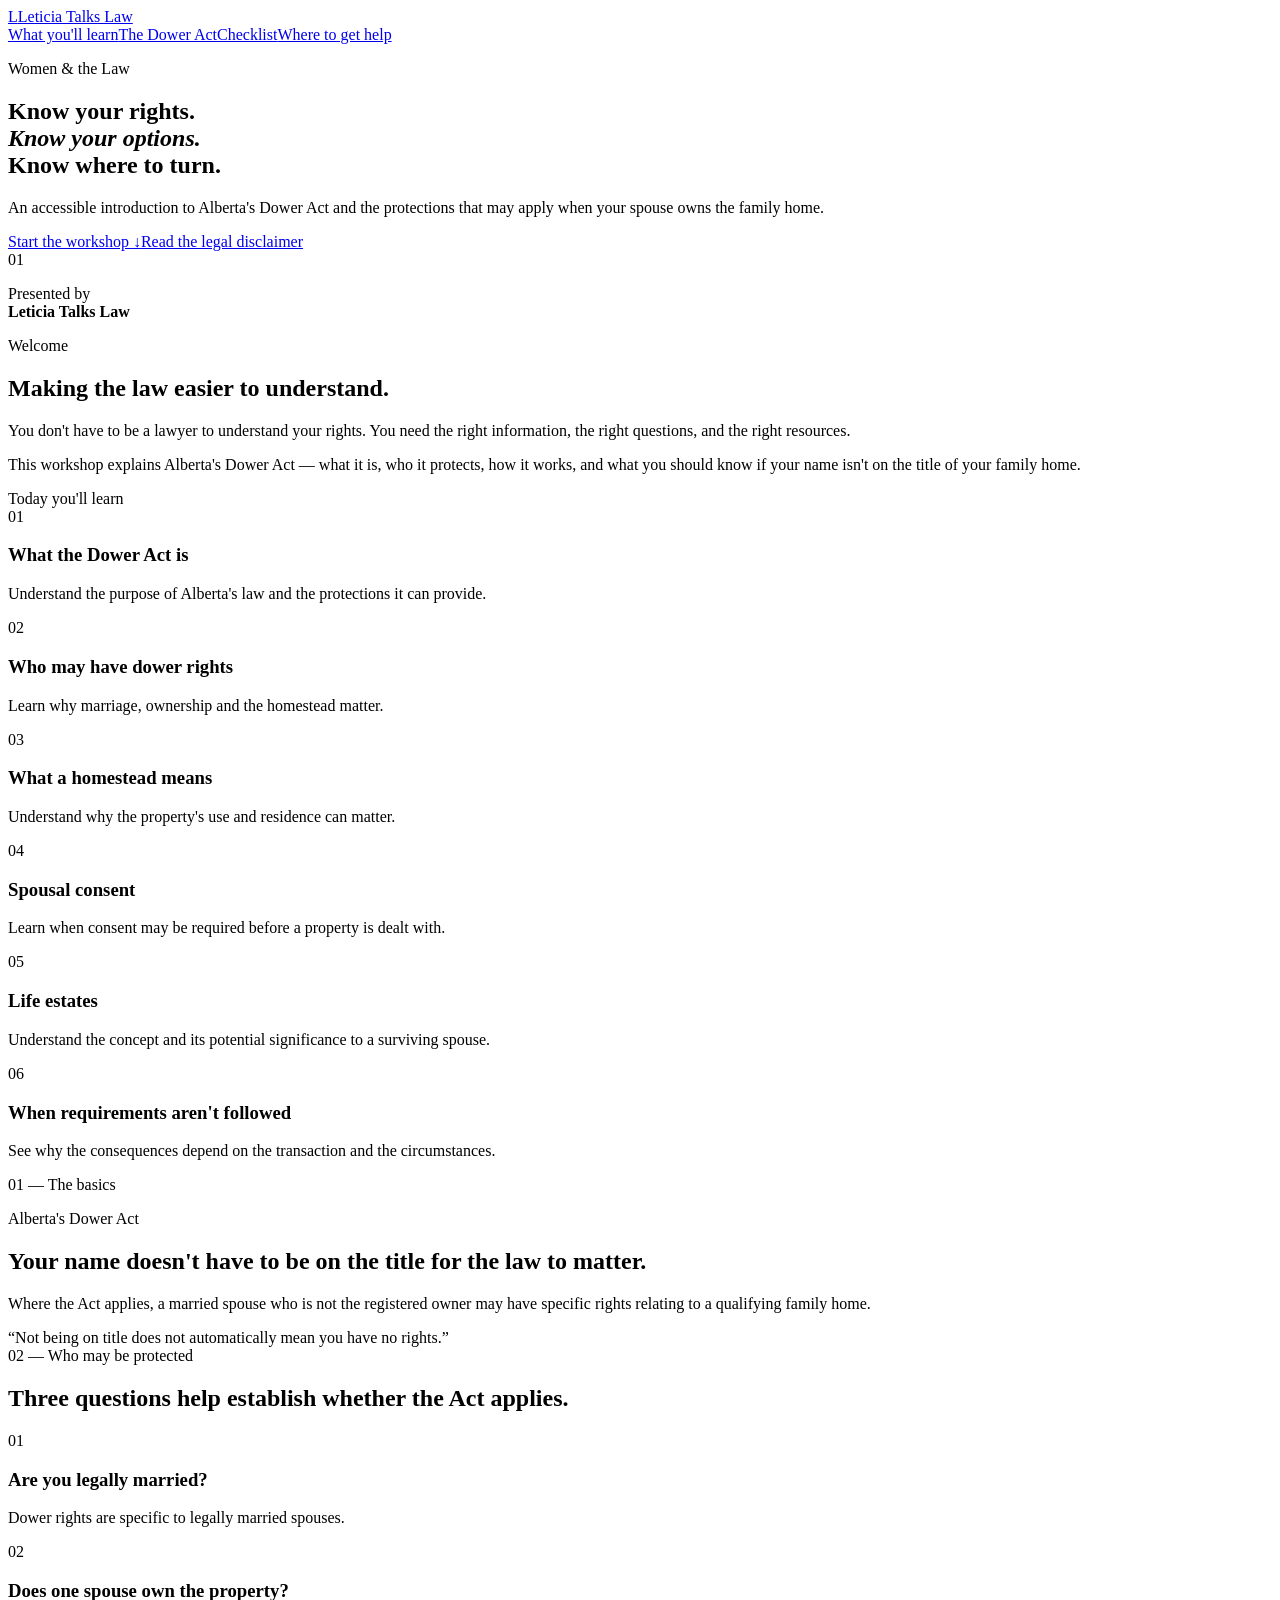
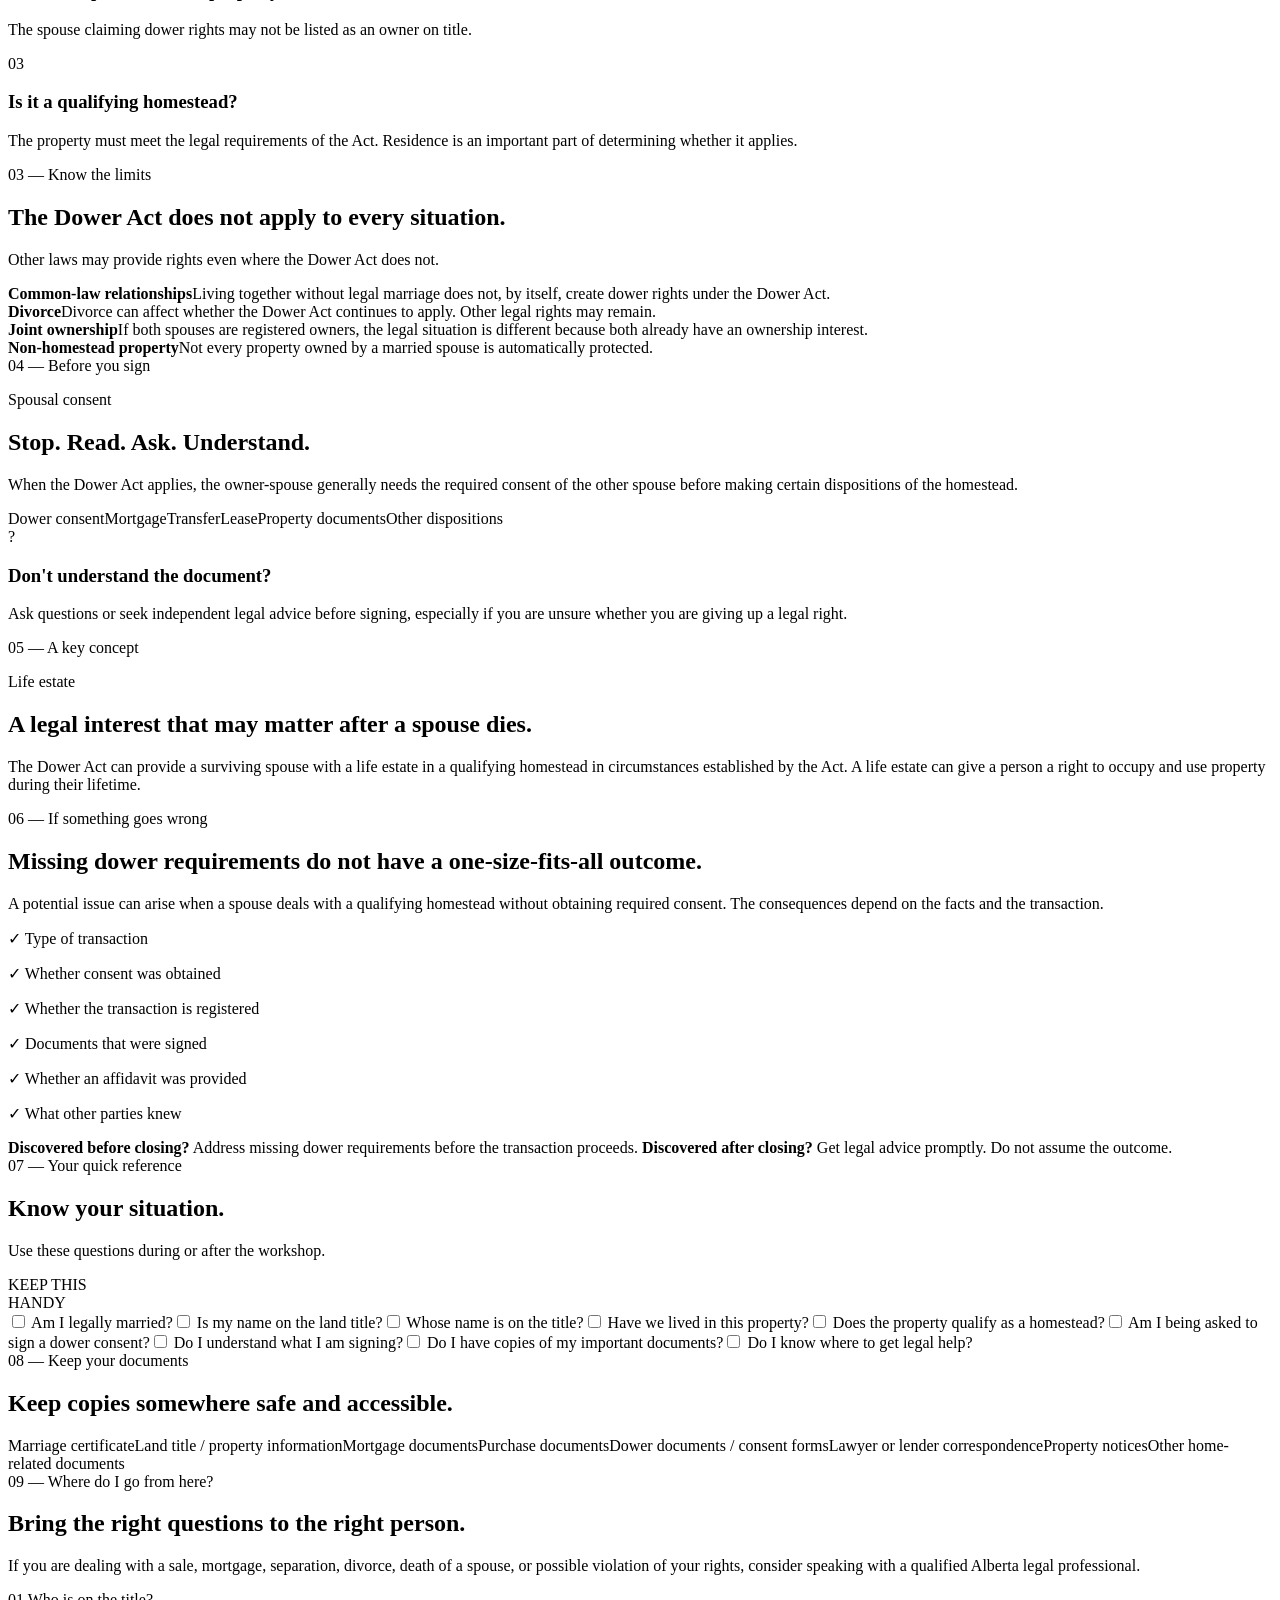
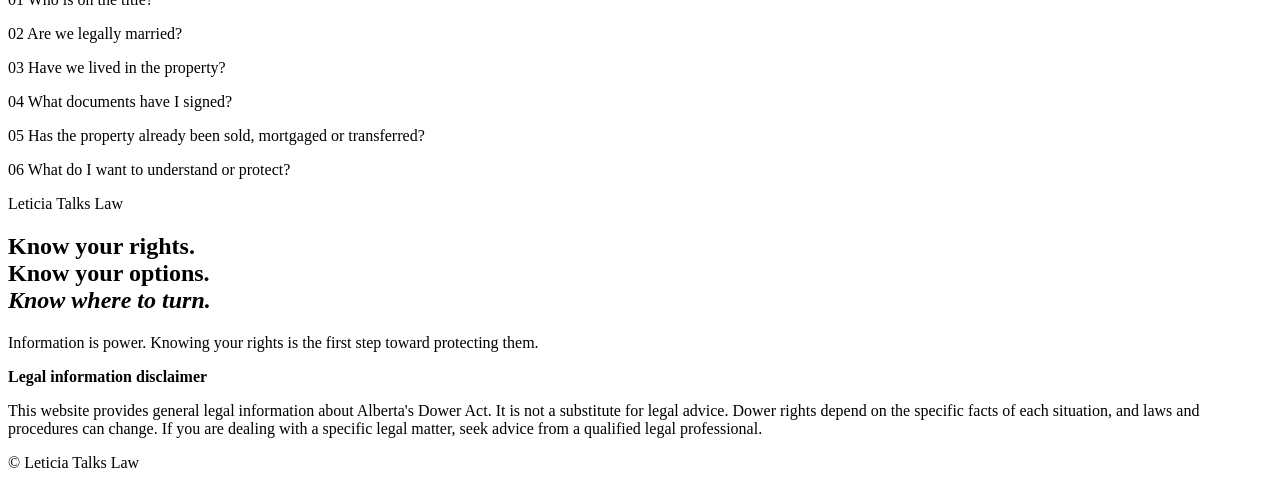
==== index.html @ 06a39661 "Build Leticia Talks Law landing page" ====
<!doctype html>
<html lang="en">
<head>
<meta charset="utf-8"><meta name="viewport" content="width=device-width, initial-scale=1">
<meta name="description" content="Leticia Talks Law — Women & the Law. An accessible workshop about Alberta's Dower Act and rights relating to the family home.">
<title>Leticia Talks Law | Women & the Law</title>
<link rel="preconnect" href="https://fonts.googleapis.com"><link rel="preconnect" href="https://fonts.gstatic.com" crossorigin>
<link href="https://fonts.googleapis.com/css2?family=DM+Sans:wght@400;500;600;700&family=Playfair+Display:wght@600;700&display=swap" rel="stylesheet">
<link rel="stylesheet" href="style.css">
</head>
<body>
<header class="site-header"><a class="brand" href="#top"><span class="brand-mark">L</span><span>Leticia Talks Law</span></a><nav><a href="#learn">What you'll learn</a><a href="#dower">The Dower Act</a><a href="#checklist">Checklist</a><a class="nav-cta" href="#help">Where to get help</a></nav></header>
<main id="top">
<section class="hero"><div class="hero-inner"><p class="eyebrow">Women &amp; the Law</p><h1>Know your rights.<br><em>Know your options.</em><br>Know where to turn.</h1><p class="hero-copy">An accessible introduction to Alberta's Dower Act and the protections that may apply when your spouse owns the family home.</p><div class="hero-actions"><a class="button button-dark" href="#learn">Start the workshop <span>↓</span></a><a class="text-link" href="#disclaimer">Read the legal disclaimer</a></div></div><div class="hero-note"><span>01</span><p>Presented by<br><strong>Leticia Talks Law</strong></p></div></section>
<section class="intro section"><div class="section-label">Welcome</div><div><h2>Making the law easier to understand.</h2><p class="lead">You don't have to be a lawyer to understand your rights. You need the right information, the right questions, and the right resources.</p><p>This workshop explains Alberta's Dower Act — what it is, who it protects, how it works, and what you should know if your name isn't on the title of your family home.</p></div></section>
<section id="learn" class="learn section"><div class="section-label">Today you'll learn</div><div class="learn-grid">
<div class="learn-card featured"><span>01</span><h3>What the Dower Act is</h3><p>Understand the purpose of Alberta's law and the protections it can provide.</p></div>
<div class="learn-card"><span>02</span><h3>Who may have dower rights</h3><p>Learn why marriage, ownership and the homestead matter.</p></div>
<div class="learn-card"><span>03</span><h3>What a homestead means</h3><p>Understand why the property's use and residence can matter.</p></div>
<div class="learn-card"><span>04</span><h3>Spousal consent</h3><p>Learn when consent may be required before a property is dealt with.</p></div>
<div class="learn-card"><span>05</span><h3>Life estates</h3><p>Understand the concept and its potential significance to a surviving spouse.</p></div>
<div class="learn-card"><span>06</span><h3>When requirements aren't followed</h3><p>See why the consequences depend on the transaction and the circumstances.</p></div>
</div></section>
<section id="dower" class="dark-section"><div class="section dark-inner"><div class="section-label light">01 — The basics</div><div class="dark-content"><p class="kicker">Alberta's Dower Act</p><h2>Your name doesn't have to be on the title for the law to matter.</h2><p>Where the Act applies, a married spouse who is not the registered owner may have specific rights relating to a qualifying family home.</p><div class="quote">“Not being on title does not automatically mean you have no rights.”</div></div></div></section>
<section class="two-col section"><div><div class="section-label">02 — Who may be protected</div><h2>Three questions help establish whether the Act applies.</h2></div><div class="stack">
<article class="number-row"><span>01</span><div><h3>Are you legally married?</h3><p>Dower rights are specific to legally married spouses.</p></div></article>
<article class="number-row"><span>02</span><div><h3>Does one spouse own the property?</h3><p>The spouse claiming dower rights may not be listed as an owner on title.</p></div></article>
<article class="number-row"><span>03</span><div><h3>Is it a qualifying homestead?</h3><p>The property must meet the legal requirements of the Act. Residence is an important part of determining whether it applies.</p></div></article>
</div></section>
<section class="contrast section"><div class="section-label">03 — Know the limits</div><div class="contrast-grid"><div><h2>The Dower Act does not apply to every situation.</h2><p>Other laws may provide rights even where the Dower Act does not.</p></div><div class="limit-list">
<div><strong>Common-law relationships</strong><span>Living together without legal marriage does not, by itself, create dower rights under the Dower Act.</span></div>
<div><strong>Divorce</strong><span>Divorce can affect whether the Dower Act continues to apply. Other legal rights may remain.</span></div>
<div><strong>Joint ownership</strong><span>If both spouses are registered owners, the legal situation is different because both already have an ownership interest.</span></div>
<div><strong>Non-homestead property</strong><span>Not every property owned by a married spouse is automatically protected.</span></div>
</div></div></section>
<section class="consent section"><div class="section-label">04 — Before you sign</div><div class="consent-main"><p class="kicker">Spousal consent</p><h2>Stop. Read. Ask. Understand.</h2><p>When the Dower Act applies, the owner-spouse generally needs the required consent of the other spouse before making certain dispositions of the homestead.</p><div class="document-grid"><span>Dower consent</span><span>Mortgage</span><span>Transfer</span><span>Lease</span><span>Property documents</span><span>Other dispositions</span></div></div><aside class="advice-box"><span class="box-icon">?</span><h3>Don't understand the document?</h3><p>Ask questions or seek independent legal advice before signing, especially if you are unsure whether you are giving up a legal right.</p></aside></section>
<section class="life-estate section"><div class="life-card"><div class="section-label light">05 — A key concept</div><div><p class="kicker">Life estate</p><h2>A legal interest that may matter after a spouse dies.</h2><p>The Dower Act can provide a surviving spouse with a life estate in a qualifying homestead in circumstances established by the Act. A life estate can give a person a right to occupy and use property during their lifetime.</p></div></div></section>
<section class="violation section"><div class="section-label">06 — If something goes wrong</div><div class="violation-grid"><div><h2>Missing dower requirements do not have a one-size-fits-all outcome.</h2><p>A potential issue can arise when a spouse deals with a qualifying homestead without obtaining required consent. The consequences depend on the facts and the transaction.</p></div><div class="fact-list"><p><span>✓</span> Type of transaction</p><p><span>✓</span> Whether consent was obtained</p><p><span>✓</span> Whether the transaction is registered</p><p><span>✓</span> Documents that were signed</p><p><span>✓</span> Whether an affidavit was provided</p><p><span>✓</span> What other parties knew</p></div></div><div class="warning"><strong>Discovered before closing?</strong> Address missing dower requirements before the transaction proceeds. <strong>Discovered after closing?</strong> Get legal advice promptly. Do not assume the outcome.</div></section>
<section id="checklist" class="checklist section"><div class="section-label">07 — Your quick reference</div><div class="checklist-header"><div><h2>Know your situation.</h2><p>Use these questions during or after the workshop.</p></div><div class="checklist-badge">KEEP THIS<br>HANDY</div></div><div class="checks">
<label><input type="checkbox"> Am I legally married?</label><label><input type="checkbox"> Is my name on the land title?</label><label><input type="checkbox"> Whose name is on the title?</label><label><input type="checkbox"> Have we lived in this property?</label><label><input type="checkbox"> Does the property qualify as a homestead?</label><label><input type="checkbox"> Am I being asked to sign a dower consent?</label><label><input type="checkbox"> Do I understand what I am signing?</label><label><input type="checkbox"> Do I have copies of my important documents?</label><label><input type="checkbox"> Do I know where to get legal help?</label>
</div></section>
<section class="documents section"><div class="section-label">08 — Keep your documents</div><div><h2>Keep copies somewhere safe and accessible.</h2><div class="doc-list"><span>Marriage certificate</span><span>Land title / property information</span><span>Mortgage documents</span><span>Purchase documents</span><span>Dower documents / consent forms</span><span>Lawyer or lender correspondence</span><span>Property notices</span><span>Other home-related documents</span></div></div></section>
<section id="help" class="help-section"><div class="section help-inner"><div class="section-label light">09 — Where do I go from here?</div><div class="help-grid"><div><h2>Bring the right questions to the right person.</h2><p>If you are dealing with a sale, mortgage, separation, divorce, death of a spouse, or possible violation of your rights, consider speaking with a qualified Alberta legal professional.</p></div><div class="questions"><p><span>01</span> Who is on the title?</p><p><span>02</span> Are we legally married?</p><p><span>03</span> Have we lived in the property?</p><p><span>04</span> What documents have I signed?</p><p><span>05</span> Has the property already been sold, mortgaged or transferred?</p><p><span>06</span> What do I want to understand or protect?</p></div></div></div></section>
<section class="final-message section"><p class="eyebrow">Leticia Talks Law</p><h2>Know your rights.<br>Know your options.<br><em>Know where to turn.</em></h2><p>Information is power. Knowing your rights is the first step toward protecting them.</p></section>
<section id="disclaimer" class="disclaimer"><div><strong>Legal information disclaimer</strong><p>This website provides general legal information about Alberta's Dower Act. It is not a substitute for legal advice. Dower rights depend on the specific facts of each situation, and laws and procedures can change. If you are dealing with a specific legal matter, seek advice from a qualified legal professional.</p></div><span>© Leticia Talks Law</span></section>
</main>
<script>document.querySelectorAll('a[href^="#"]').forEach(link=>link.addEventListener('click',e=>{const target=document.querySelector(link.getAttribute('href'));if(target){e.preventDefault();target.scrollIntoView({behavior:'smooth',block:'start'})}}));</script>
</body></html>
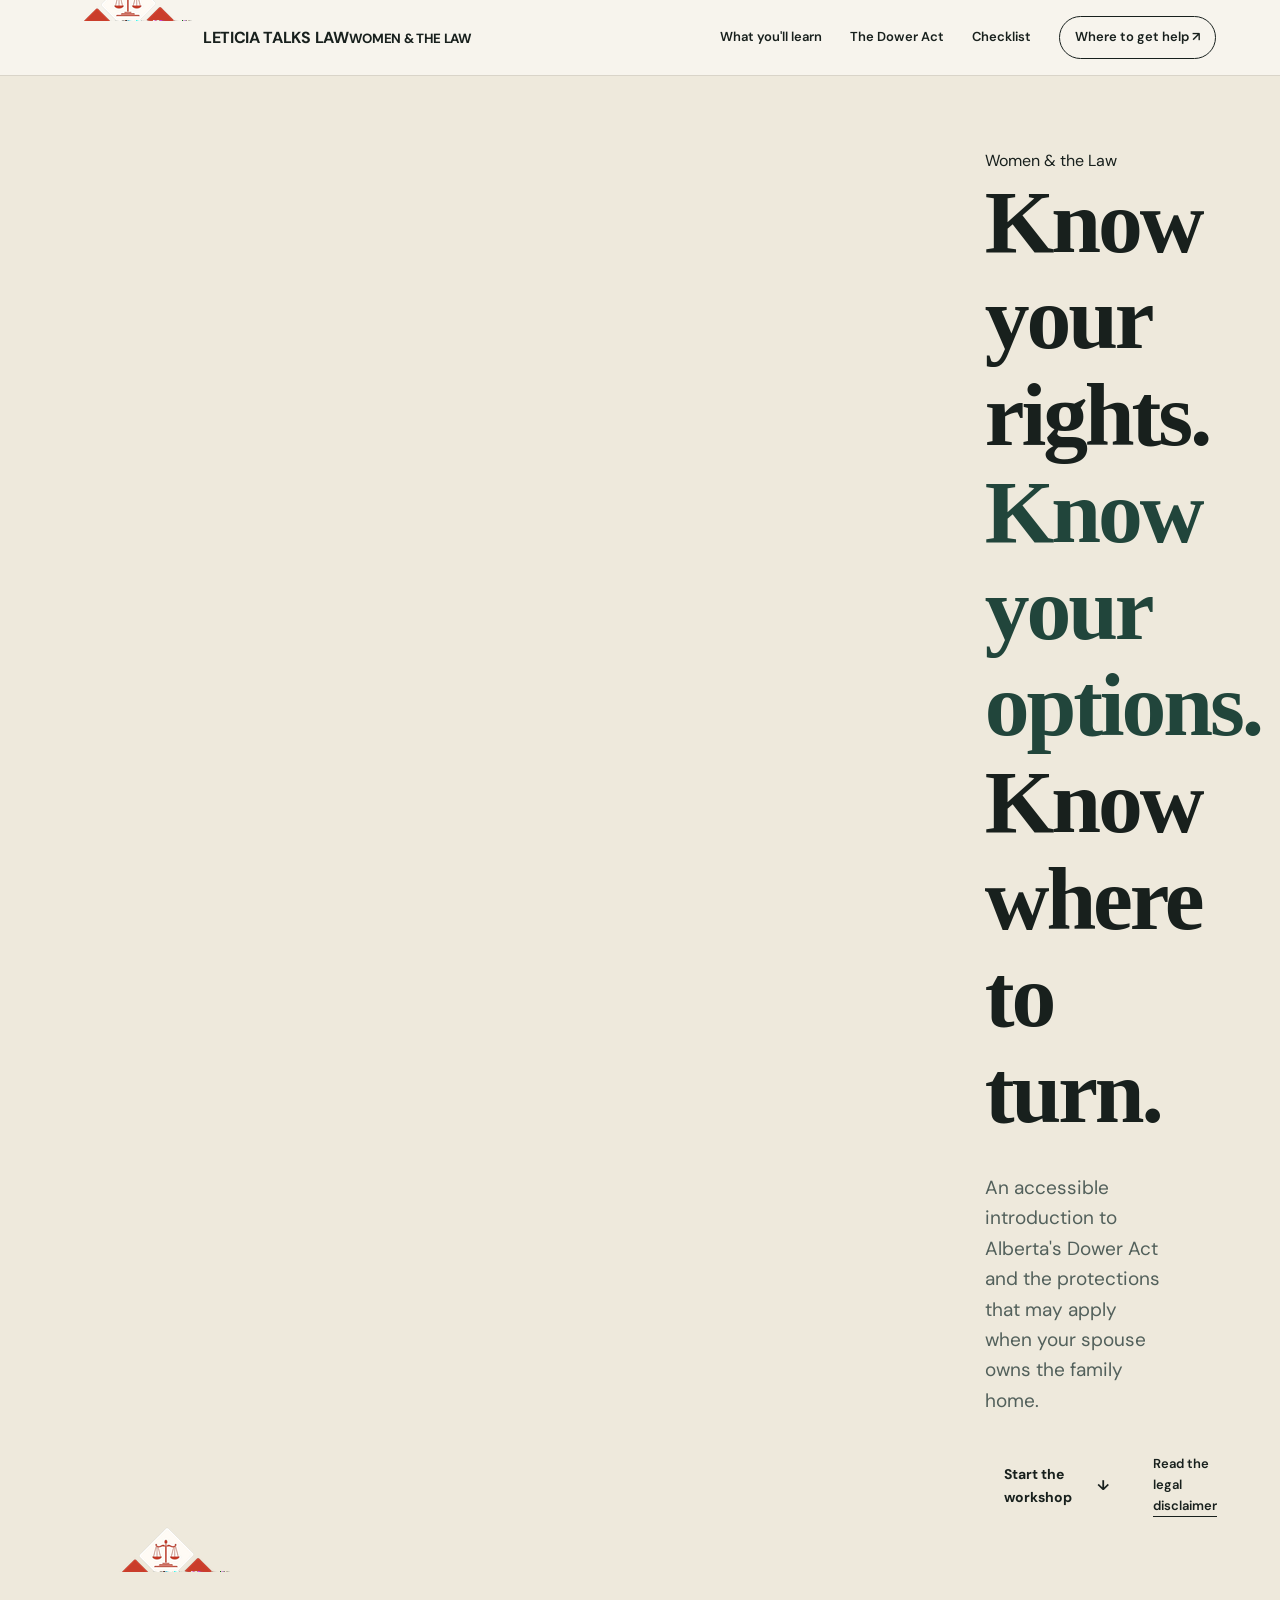
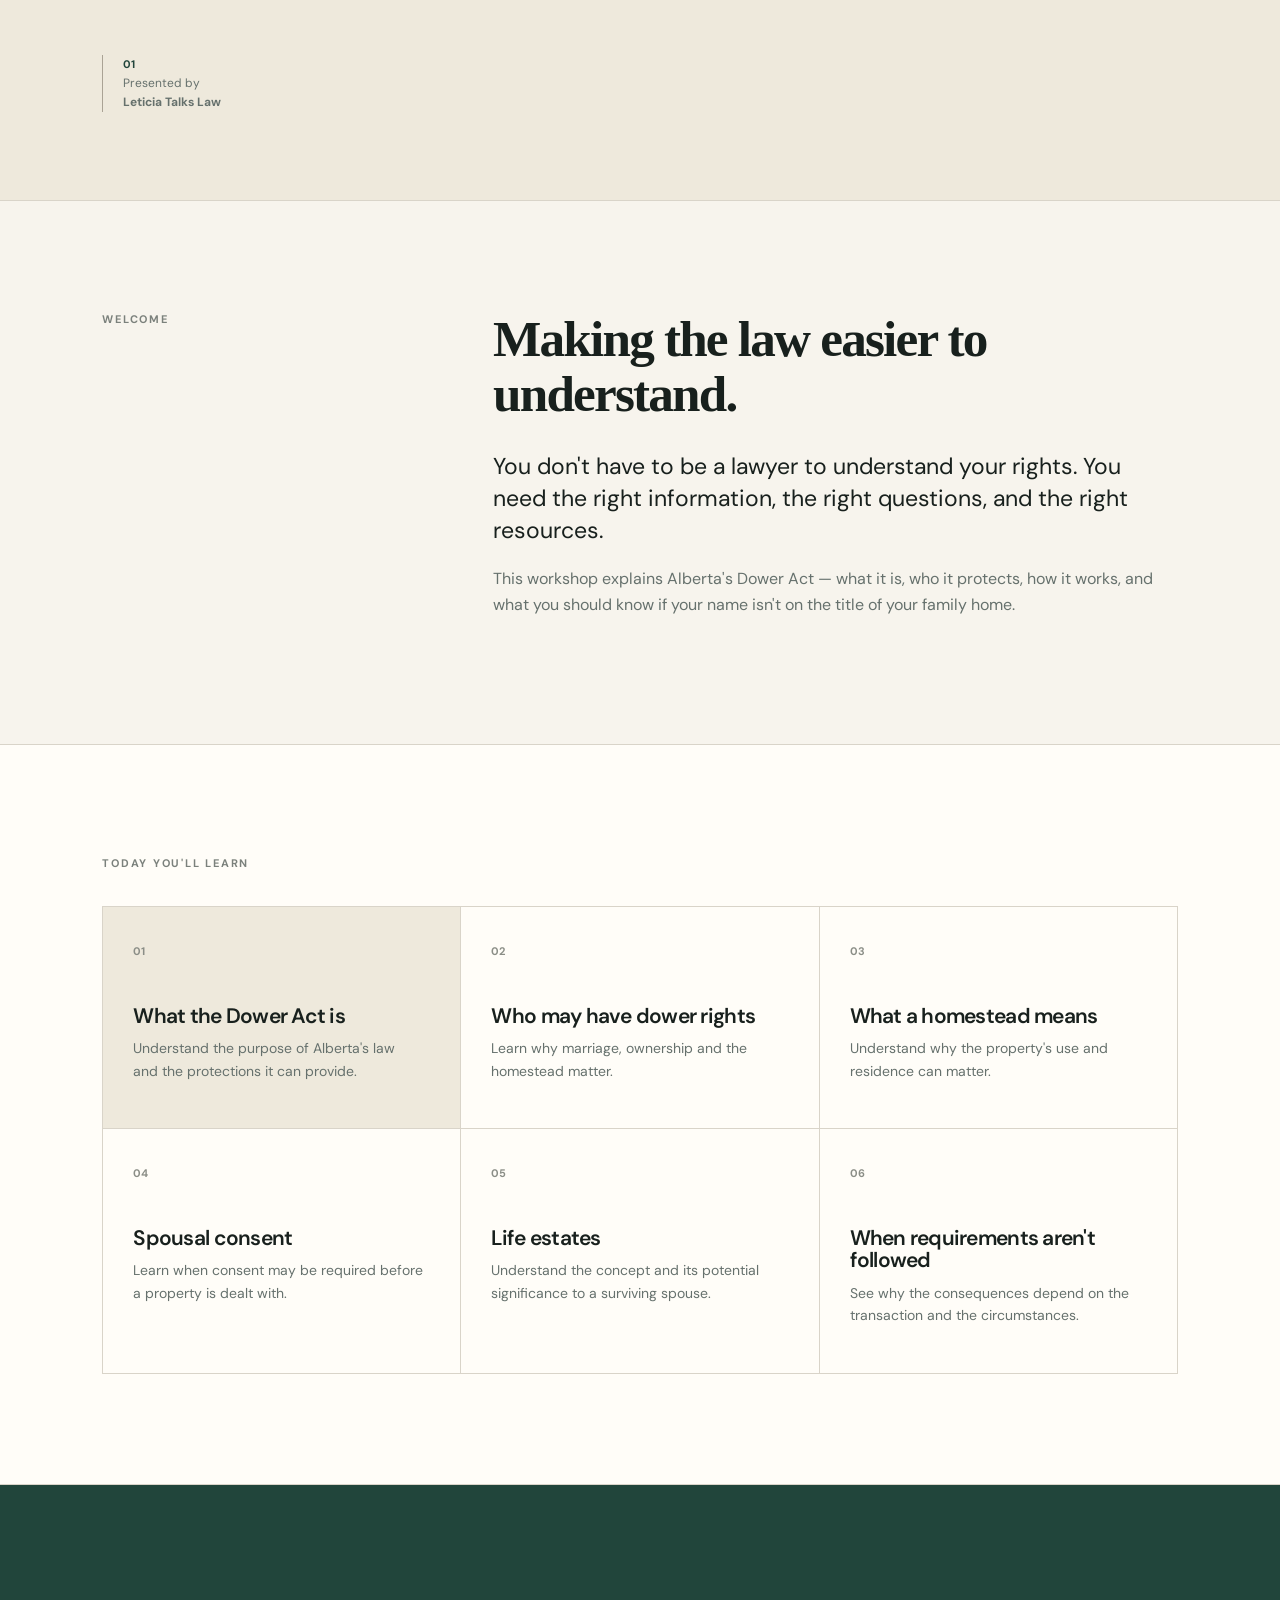
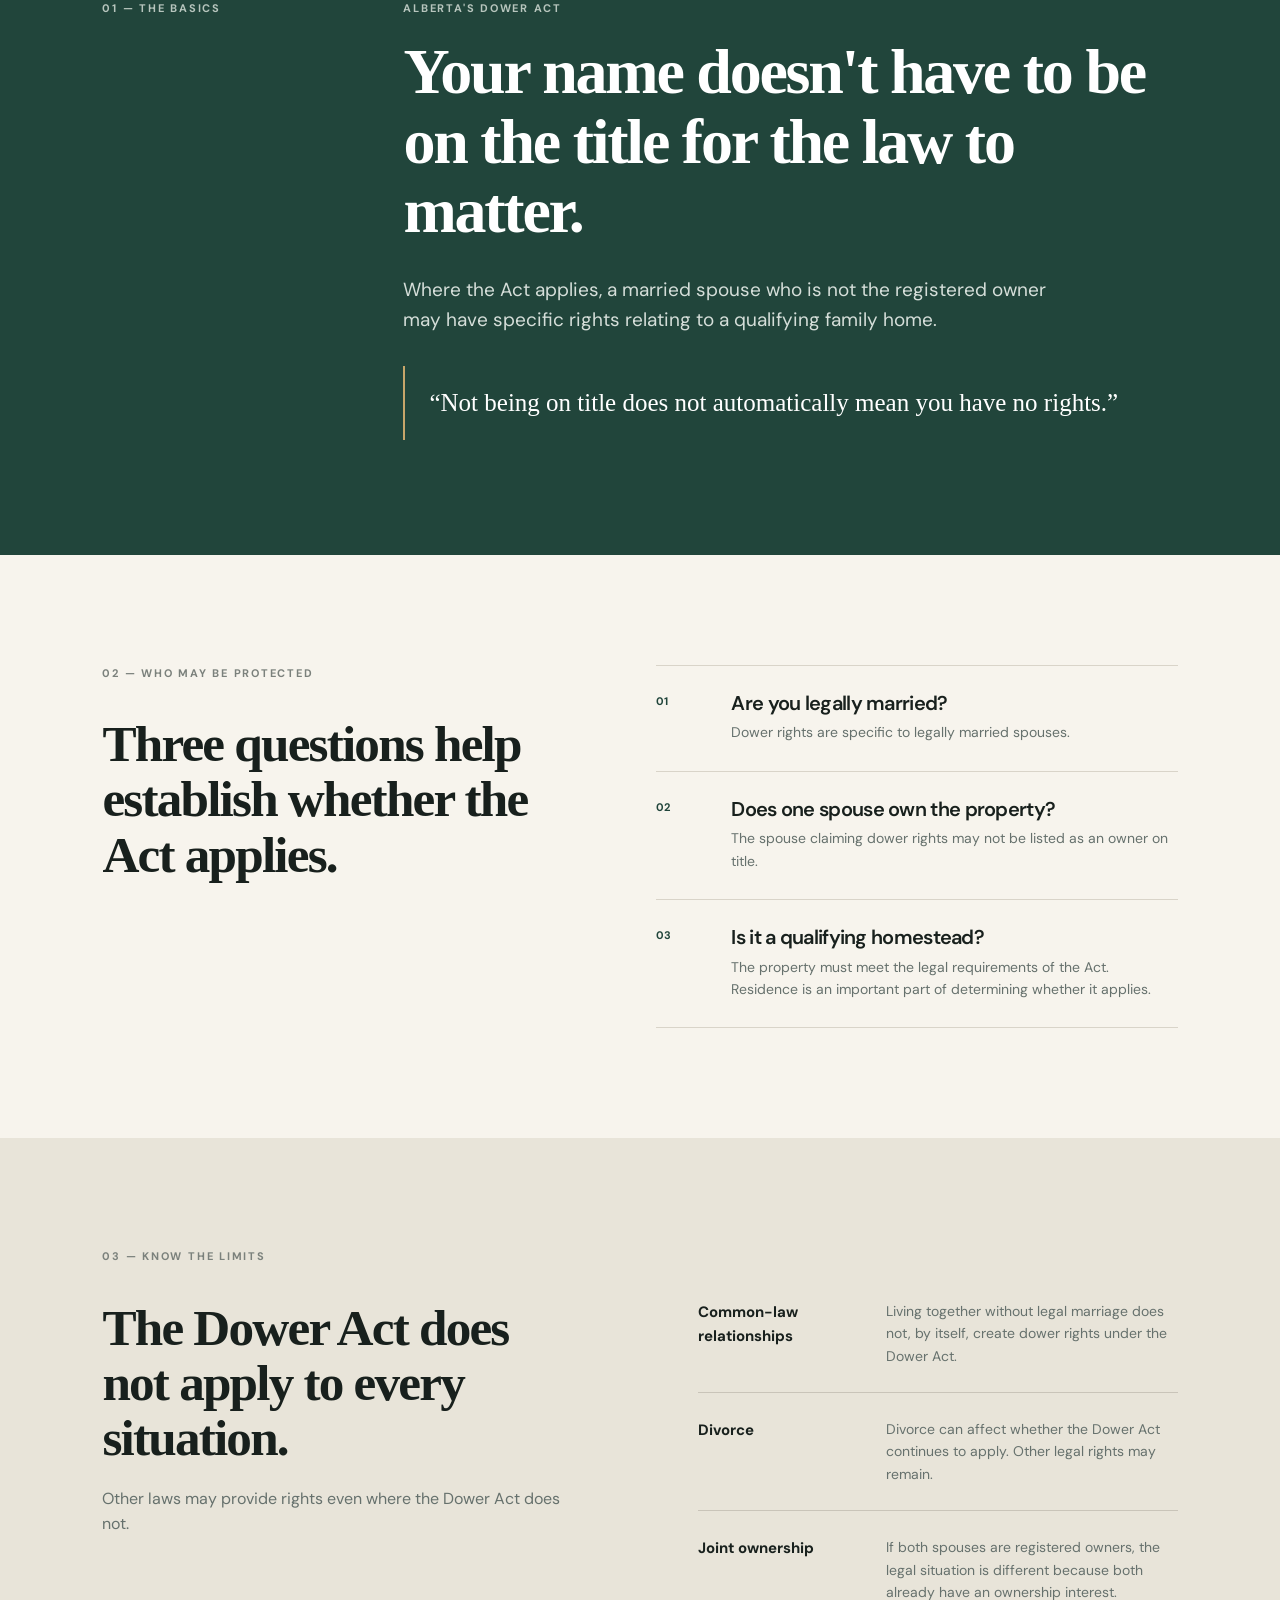
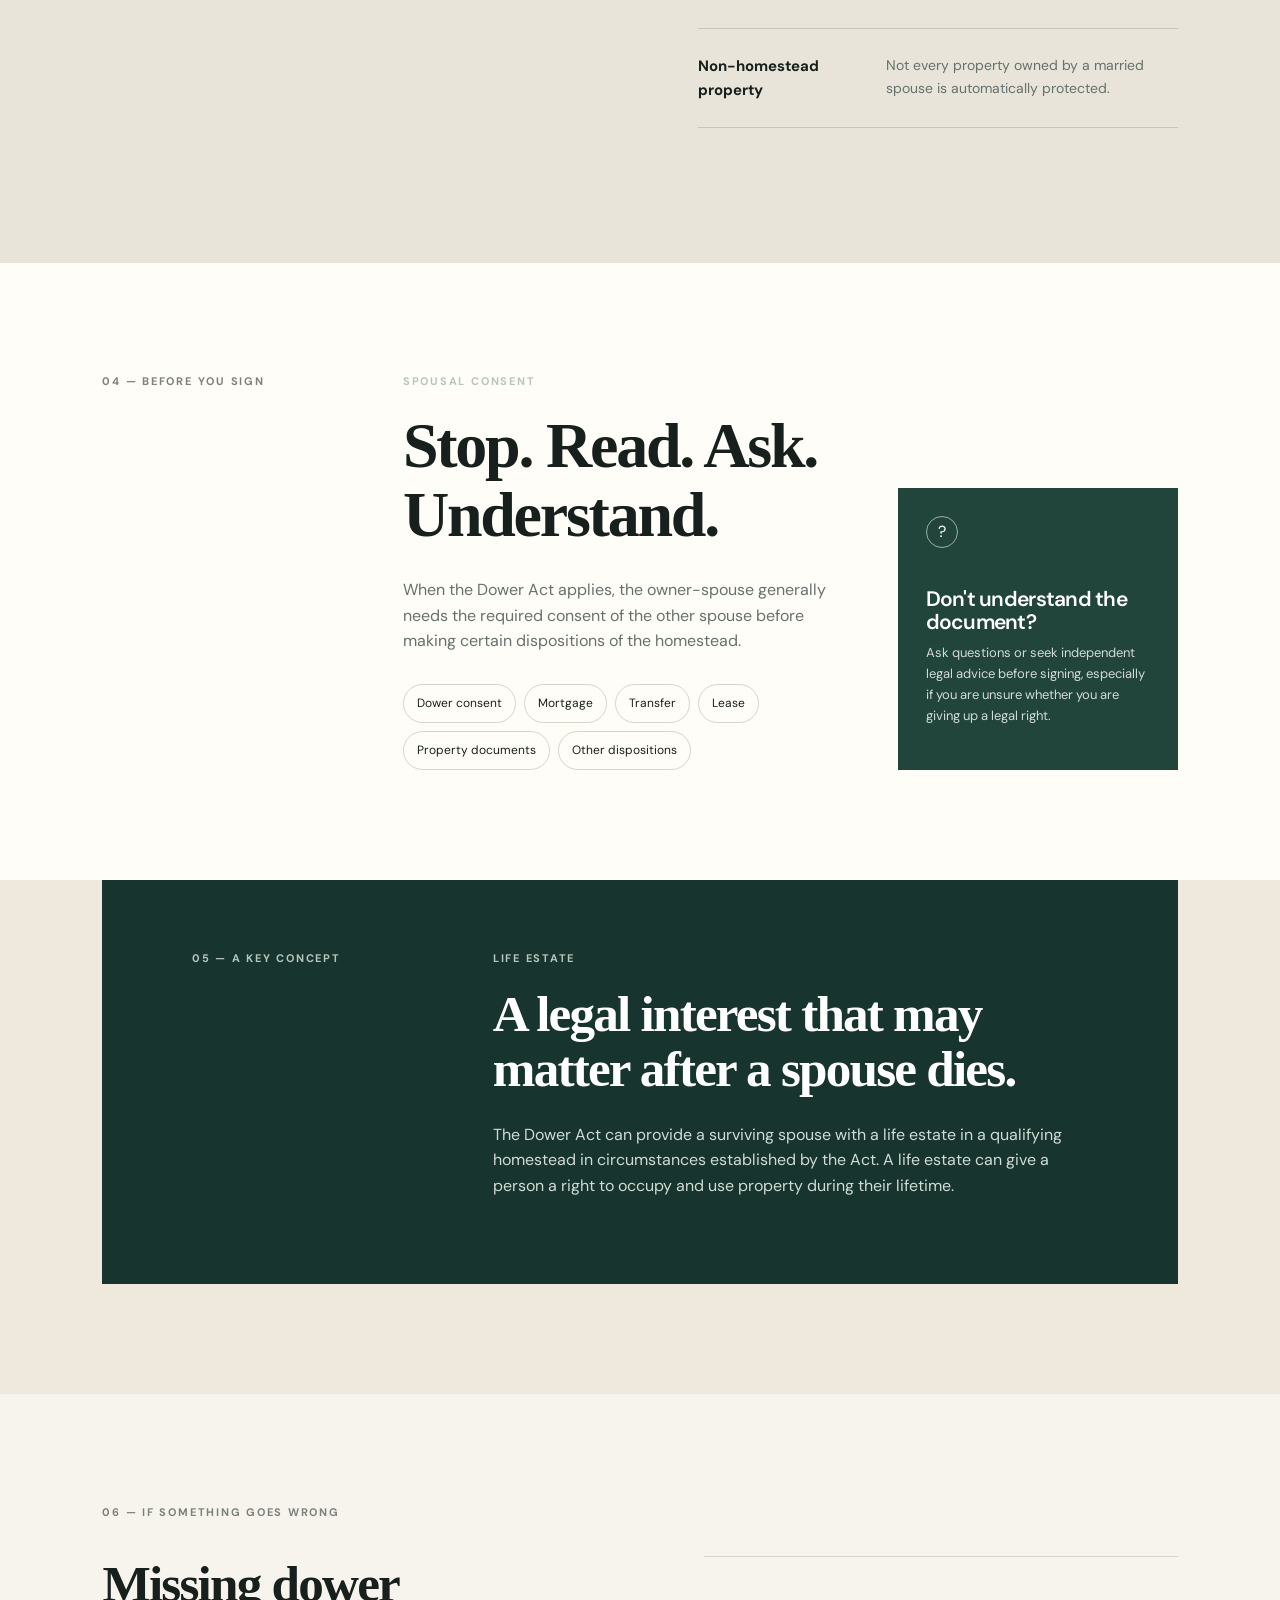
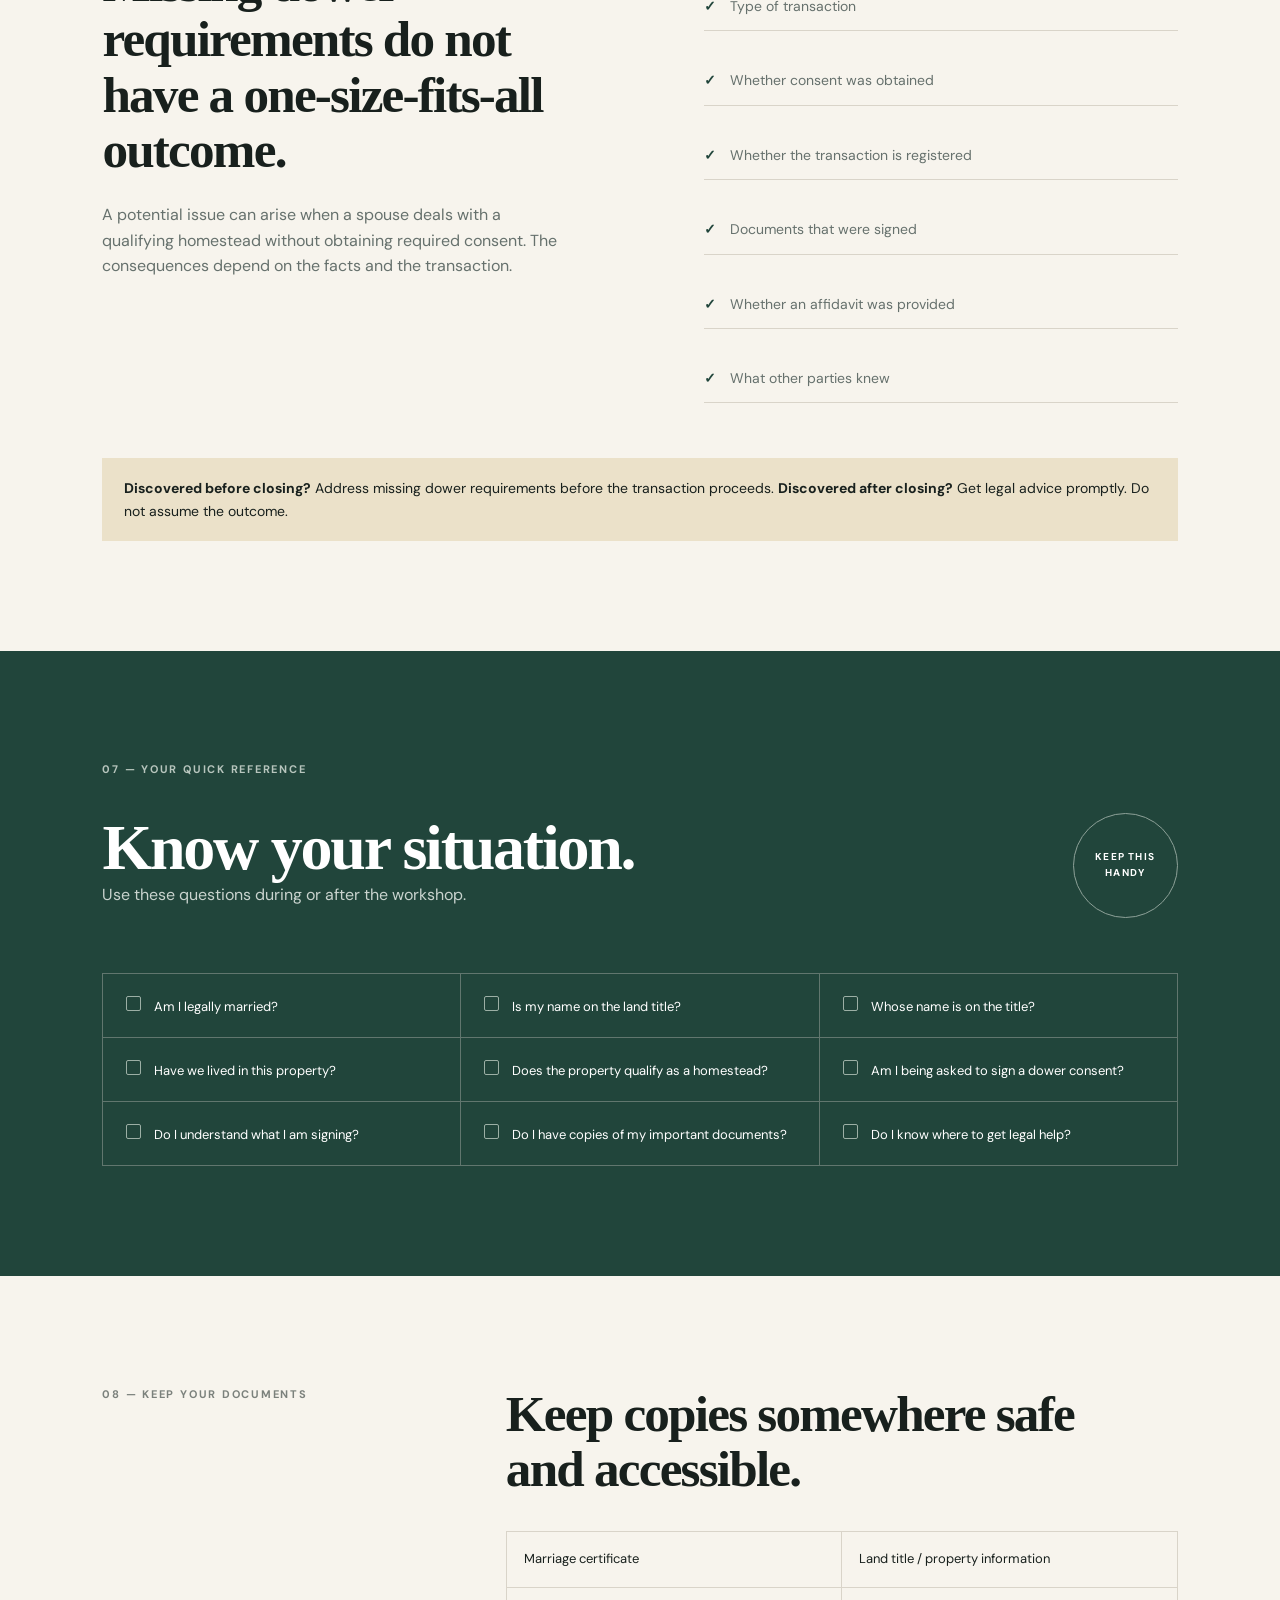
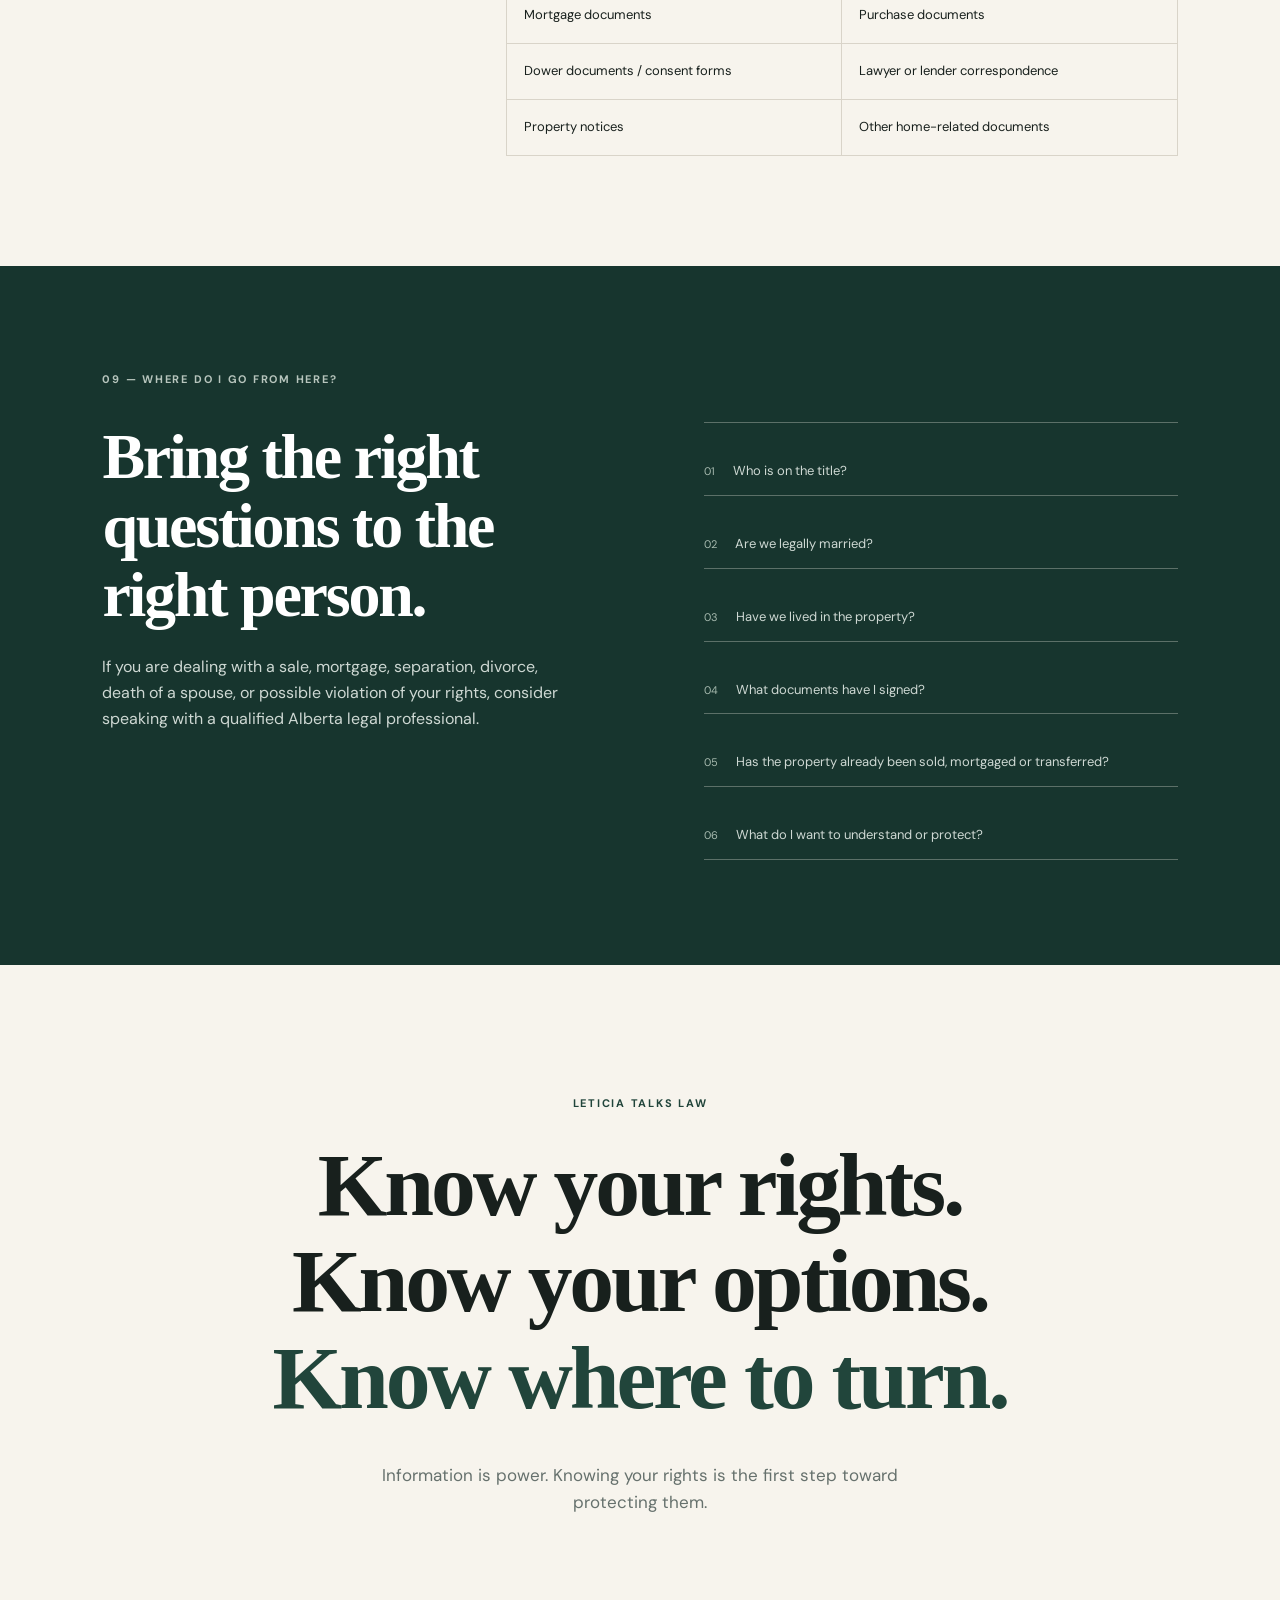
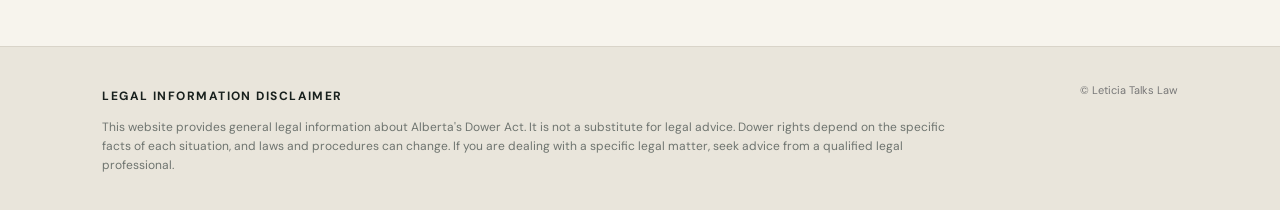
==== commit 8a4f3209: "Premium redesign with Leticia Talks Law branding" ====
--- a/index.html
+++ b/index.html
@@ -1,48 +1,178 @@
 <!doctype html>
 <html lang="en">
 <head>
-<meta charset="utf-8"><meta name="viewport" content="width=device-width, initial-scale=1">
+<meta charset="utf-8">
+<meta name="viewport" content="width=device-width, initial-scale=1">
 <meta name="description" content="Leticia Talks Law — Women & the Law. An accessible workshop about Alberta's Dower Act and rights relating to the family home.">
+<meta name="theme-color" content="#ca3d2b">
 <title>Leticia Talks Law | Women & the Law</title>
-<link rel="preconnect" href="https://fonts.googleapis.com"><link rel="preconnect" href="https://fonts.gstatic.com" crossorigin>
-<link href="https://fonts.googleapis.com/css2?family=DM+Sans:wght@400;500;600;700&family=Playfair+Display:wght@600;700&display=swap" rel="stylesheet">
+<link rel="preconnect" href="https://fonts.googleapis.com">
+<link rel="preconnect" href="https://fonts.gstatic.com" crossorigin>
+<link href="https://fonts.googleapis.com/css2?family=Cormorant+Garamond:wght@500;600;700&family=DM+Sans:wght@400;500;600;700&display=swap" rel="stylesheet">
+<link rel="icon" type="image/png" href="assets/leticia-logo.png">
 <link rel="stylesheet" href="style.css">
 </head>
 <body>
-<header class="site-header"><a class="brand" href="#top"><span class="brand-mark">L</span><span>Leticia Talks Law</span></a><nav><a href="#learn">What you'll learn</a><a href="#dower">The Dower Act</a><a href="#checklist">Checklist</a><a class="nav-cta" href="#help">Where to get help</a></nav></header>
+<header class="site-header">
+  <a class="brand" href="#top" aria-label="Leticia Talks Law home">
+    <span class="brand-logo"><img src="assets/leticia-logo.png" alt=""></span>
+    <span class="brand-copy"><strong>LETICIA TALKS LAW</strong><small>WOMEN &amp; THE LAW</small></span>
+  </a>
+  <nav aria-label="Primary navigation">
+    <a href="#learn">What you'll learn</a>
+    <a href="#dower">The Dower Act</a>
+    <a href="#checklist">Checklist</a>
+    <a class="nav-cta" href="#help">Where to get help <span>↗</span></a>
+  </nav>
+</header>
+
 <main id="top">
-<section class="hero"><div class="hero-inner"><p class="eyebrow">Women &amp; the Law</p><h1>Know your rights.<br><em>Know your options.</em><br>Know where to turn.</h1><p class="hero-copy">An accessible introduction to Alberta's Dower Act and the protections that may apply when your spouse owns the family home.</p><div class="hero-actions"><a class="button button-dark" href="#learn">Start the workshop <span>↓</span></a><a class="text-link" href="#disclaimer">Read the legal disclaimer</a></div></div><div class="hero-note"><span>01</span><p>Presented by<br><strong>Leticia Talks Law</strong></p></div></section>
-<section class="intro section"><div class="section-label">Welcome</div><div><h2>Making the law easier to understand.</h2><p class="lead">You don't have to be a lawyer to understand your rights. You need the right information, the right questions, and the right resources.</p><p>This workshop explains Alberta's Dower Act — what it is, who it protects, how it works, and what you should know if your name isn't on the title of your family home.</p></div></section>
-<section id="learn" class="learn section"><div class="section-label">Today you'll learn</div><div class="learn-grid">
-<div class="learn-card featured"><span>01</span><h3>What the Dower Act is</h3><p>Understand the purpose of Alberta's law and the protections it can provide.</p></div>
-<div class="learn-card"><span>02</span><h3>Who may have dower rights</h3><p>Learn why marriage, ownership and the homestead matter.</p></div>
-<div class="learn-card"><span>03</span><h3>What a homestead means</h3><p>Understand why the property's use and residence can matter.</p></div>
-<div class="learn-card"><span>04</span><h3>Spousal consent</h3><p>Learn when consent may be required before a property is dealt with.</p></div>
-<div class="learn-card"><span>05</span><h3>Life estates</h3><p>Understand the concept and its potential significance to a surviving spouse.</p></div>
-<div class="learn-card"><span>06</span><h3>When requirements aren't followed</h3><p>See why the consequences depend on the transaction and the circumstances.</p></div>
-</div></section>
-<section id="dower" class="dark-section"><div class="section dark-inner"><div class="section-label light">01 — The basics</div><div class="dark-content"><p class="kicker">Alberta's Dower Act</p><h2>Your name doesn't have to be on the title for the law to matter.</h2><p>Where the Act applies, a married spouse who is not the registered owner may have specific rights relating to a qualifying family home.</p><div class="quote">“Not being on title does not automatically mean you have no rights.”</div></div></div></section>
-<section class="two-col section"><div><div class="section-label">02 — Who may be protected</div><h2>Three questions help establish whether the Act applies.</h2></div><div class="stack">
-<article class="number-row"><span>01</span><div><h3>Are you legally married?</h3><p>Dower rights are specific to legally married spouses.</p></div></article>
-<article class="number-row"><span>02</span><div><h3>Does one spouse own the property?</h3><p>The spouse claiming dower rights may not be listed as an owner on title.</p></div></article>
-<article class="number-row"><span>03</span><div><h3>Is it a qualifying homestead?</h3><p>The property must meet the legal requirements of the Act. Residence is an important part of determining whether it applies.</p></div></article>
-</div></section>
-<section class="contrast section"><div class="section-label">03 — Know the limits</div><div class="contrast-grid"><div><h2>The Dower Act does not apply to every situation.</h2><p>Other laws may provide rights even where the Dower Act does not.</p></div><div class="limit-list">
-<div><strong>Common-law relationships</strong><span>Living together without legal marriage does not, by itself, create dower rights under the Dower Act.</span></div>
-<div><strong>Divorce</strong><span>Divorce can affect whether the Dower Act continues to apply. Other legal rights may remain.</span></div>
-<div><strong>Joint ownership</strong><span>If both spouses are registered owners, the legal situation is different because both already have an ownership interest.</span></div>
-<div><strong>Non-homestead property</strong><span>Not every property owned by a married spouse is automatically protected.</span></div>
-</div></div></section>
-<section class="consent section"><div class="section-label">04 — Before you sign</div><div class="consent-main"><p class="kicker">Spousal consent</p><h2>Stop. Read. Ask. Understand.</h2><p>When the Dower Act applies, the owner-spouse generally needs the required consent of the other spouse before making certain dispositions of the homestead.</p><div class="document-grid"><span>Dower consent</span><span>Mortgage</span><span>Transfer</span><span>Lease</span><span>Property documents</span><span>Other dispositions</span></div></div><aside class="advice-box"><span class="box-icon">?</span><h3>Don't understand the document?</h3><p>Ask questions or seek independent legal advice before signing, especially if you are unsure whether you are giving up a legal right.</p></aside></section>
-<section class="life-estate section"><div class="life-card"><div class="section-label light">05 — A key concept</div><div><p class="kicker">Life estate</p><h2>A legal interest that may matter after a spouse dies.</h2><p>The Dower Act can provide a surviving spouse with a life estate in a qualifying homestead in circumstances established by the Act. A life estate can give a person a right to occupy and use property during their lifetime.</p></div></div></section>
-<section class="violation section"><div class="section-label">06 — If something goes wrong</div><div class="violation-grid"><div><h2>Missing dower requirements do not have a one-size-fits-all outcome.</h2><p>A potential issue can arise when a spouse deals with a qualifying homestead without obtaining required consent. The consequences depend on the facts and the transaction.</p></div><div class="fact-list"><p><span>✓</span> Type of transaction</p><p><span>✓</span> Whether consent was obtained</p><p><span>✓</span> Whether the transaction is registered</p><p><span>✓</span> Documents that were signed</p><p><span>✓</span> Whether an affidavit was provided</p><p><span>✓</span> What other parties knew</p></div></div><div class="warning"><strong>Discovered before closing?</strong> Address missing dower requirements before the transaction proceeds. <strong>Discovered after closing?</strong> Get legal advice promptly. Do not assume the outcome.</div></section>
-<section id="checklist" class="checklist section"><div class="section-label">07 — Your quick reference</div><div class="checklist-header"><div><h2>Know your situation.</h2><p>Use these questions during or after the workshop.</p></div><div class="checklist-badge">KEEP THIS<br>HANDY</div></div><div class="checks">
-<label><input type="checkbox"> Am I legally married?</label><label><input type="checkbox"> Is my name on the land title?</label><label><input type="checkbox"> Whose name is on the title?</label><label><input type="checkbox"> Have we lived in this property?</label><label><input type="checkbox"> Does the property qualify as a homestead?</label><label><input type="checkbox"> Am I being asked to sign a dower consent?</label><label><input type="checkbox"> Do I understand what I am signing?</label><label><input type="checkbox"> Do I have copies of my important documents?</label><label><input type="checkbox"> Do I know where to get legal help?</label>
-</div></section>
-<section class="documents section"><div class="section-label">08 — Keep your documents</div><div><h2>Keep copies somewhere safe and accessible.</h2><div class="doc-list"><span>Marriage certificate</span><span>Land title / property information</span><span>Mortgage documents</span><span>Purchase documents</span><span>Dower documents / consent forms</span><span>Lawyer or lender correspondence</span><span>Property notices</span><span>Other home-related documents</span></div></div></section>
-<section id="help" class="help-section"><div class="section help-inner"><div class="section-label light">09 — Where do I go from here?</div><div class="help-grid"><div><h2>Bring the right questions to the right person.</h2><p>If you are dealing with a sale, mortgage, separation, divorce, death of a spouse, or possible violation of your rights, consider speaking with a qualified Alberta legal professional.</p></div><div class="questions"><p><span>01</span> Who is on the title?</p><p><span>02</span> Are we legally married?</p><p><span>03</span> Have we lived in the property?</p><p><span>04</span> What documents have I signed?</p><p><span>05</span> Has the property already been sold, mortgaged or transferred?</p><p><span>06</span> What do I want to understand or protect?</p></div></div></div></section>
-<section class="final-message section"><p class="eyebrow">Leticia Talks Law</p><h2>Know your rights.<br>Know your options.<br><em>Know where to turn.</em></h2><p>Information is power. Knowing your rights is the first step toward protecting them.</p></section>
-<section id="disclaimer" class="disclaimer"><div><strong>Legal information disclaimer</strong><p>This website provides general legal information about Alberta's Dower Act. It is not a substitute for legal advice. Dower rights depend on the specific facts of each situation, and laws and procedures can change. If you are dealing with a specific legal matter, seek advice from a qualified legal professional.</p></div><span>© Leticia Talks Law</span></section>
+<section class="hero">
+  <div class="hero-orbit" aria-hidden="true"></div>
+  <div class="hero-inner">
+    <div class="hero-kicker"><span></span> Women &amp; the Law</div>
+    <h1>Know your rights.<br><em>Know your options.</em><br>Know where to turn.</h1>
+    <p class="hero-copy">An accessible introduction to Alberta's Dower Act and the protections that may apply when your spouse owns the family home.</p>
+    <div class="hero-actions">
+      <a class="button button-red" href="#learn">Start the workshop <span>↓</span></a>
+      <a class="text-link" href="#disclaimer">Read the legal disclaimer</a>
+    </div>
+  </div>
+  <div class="hero-logo-panel">
+    <div class="hero-logo-ring"><img src="assets/leticia-logo.png" alt="Leticia Talks Law logo"></div>
+    <div class="hero-note"><span>01</span><p>Presented by<br><strong>Leticia Talks Law</strong></p></div>
+  </div>
+</section>
+
+<section class="intro section">
+  <div class="section-label">Welcome</div>
+  <div>
+    <h2>Making the law easier to understand.</h2>
+    <p class="lead">You don't have to be a lawyer to understand your rights. You need the right information, the right questions, and the right resources.</p>
+    <p>This workshop explains Alberta's Dower Act — what it is, who it protects, how it works, and what you should know if your name isn't on the title of your family home.</p>
+  </div>
+</section>
+
+<section id="learn" class="learn section">
+  <div class="section-label">Today you'll learn</div>
+  <div class="learn-grid">
+    <div class="learn-card featured"><span>01</span><h3>What the Dower Act is</h3><p>Understand the purpose of Alberta's law and the protections it can provide.</p></div>
+    <div class="learn-card"><span>02</span><h3>Who may have dower rights</h3><p>Learn why marriage, ownership and the homestead matter.</p></div>
+    <div class="learn-card"><span>03</span><h3>What a homestead means</h3><p>Understand why the property's use and residence can matter.</p></div>
+    <div class="learn-card"><span>04</span><h3>Spousal consent</h3><p>Learn when consent may be required before a property is dealt with.</p></div>
+    <div class="learn-card"><span>05</span><h3>Life estates</h3><p>Understand the concept and its potential significance to a surviving spouse.</p></div>
+    <div class="learn-card"><span>06</span><h3>When requirements aren't followed</h3><p>See why the consequences depend on the transaction and the circumstances.</p></div>
+  </div>
+</section>
+
+<section id="dower" class="dark-section">
+  <div class="section dark-inner">
+    <div class="section-label light">01 — The basics</div>
+    <div class="dark-content">
+      <p class="kicker">Alberta's Dower Act</p>
+      <h2>Your name doesn't have to be on the title for the law to matter.</h2>
+      <p>Where the Act applies, a married spouse who is not the registered owner may have specific rights relating to a qualifying family home.</p>
+      <div class="quote">“Not being on title does not automatically mean you have no rights.”</div>
+    </div>
+  </div>
+</section>
+
+<section class="two-col section">
+  <div><div class="section-label">02 — Who may be protected</div><h2>Three questions help establish whether the Act applies.</h2></div>
+  <div class="stack">
+    <article class="number-row"><span>01</span><div><h3>Are you legally married?</h3><p>Dower rights are specific to legally married spouses.</p></div></article>
+    <article class="number-row"><span>02</span><div><h3>Does one spouse own the property?</h3><p>The spouse claiming dower rights may not be listed as an owner on title.</p></div></article>
+    <article class="number-row"><span>03</span><div><h3>Is it a qualifying homestead?</h3><p>The property must meet the legal requirements of the Act. Residence is an important part of determining whether it applies.</p></div></article>
+  </div>
+</section>
+
+<section class="contrast section">
+  <div class="section-label">03 — Know the limits</div>
+  <div class="contrast-grid">
+    <div><h2>The Dower Act does not apply to every situation.</h2><p>Other laws may provide rights even where the Dower Act does not.</p></div>
+    <div class="limit-list">
+      <div><strong>Common-law relationships</strong><span>Living together without legal marriage does not, by itself, create dower rights under the Dower Act.</span></div>
+      <div><strong>Divorce</strong><span>Divorce can affect whether the Dower Act continues to apply. Other legal rights may remain.</span></div>
+      <div><strong>Joint ownership</strong><span>If both spouses are registered owners, the legal situation is different because both already have an ownership interest.</span></div>
+      <div><strong>Non-homestead property</strong><span>Not every property owned by a married spouse is automatically protected.</span></div>
+    </div>
+  </div>
+</section>
+
+<section class="consent section">
+  <div class="section-label">04 — Before you sign</div>
+  <div class="consent-main">
+    <p class="kicker">Spousal consent</p>
+    <h2>Stop. Read. Ask. Understand.</h2>
+    <p>When the Dower Act applies, the owner-spouse generally needs the required consent of the other spouse before making certain dispositions of the homestead.</p>
+    <div class="document-grid"><span>Dower consent</span><span>Mortgage</span><span>Transfer</span><span>Lease</span><span>Property documents</span><span>Other dispositions</span></div>
+  </div>
+  <aside class="advice-box"><span class="box-icon">?</span><h3>Don't understand the document?</h3><p>Ask questions or seek independent legal advice before signing, especially if you are unsure whether you are giving up a legal right.</p></aside>
+</section>
+
+<section class="life-estate section">
+  <div class="life-card">
+    <div class="section-label light">05 — A key concept</div>
+    <div><p class="kicker">Life estate</p><h2>A legal interest that may matter after a spouse dies.</h2><p>The Dower Act can provide a surviving spouse with a life estate in a qualifying homestead in circumstances established by the Act. A life estate can give a person a right to occupy and use property during their lifetime.</p></div>
+  </div>
+</section>
+
+<section class="violation section">
+  <div class="section-label">06 — If something goes wrong</div>
+  <div class="violation-grid">
+    <div><h2>Missing dower requirements do not have a one-size-fits-all outcome.</h2><p>A potential issue can arise when a spouse deals with a qualifying homestead without obtaining required consent. The consequences depend on the facts and the transaction.</p></div>
+    <div class="fact-list"><p><span>✓</span> Type of transaction</p><p><span>✓</span> Whether consent was obtained</p><p><span>✓</span> Whether the transaction is registered</p><p><span>✓</span> Documents that were signed</p><p><span>✓</span> Whether an affidavit was provided</p><p><span>✓</span> What other parties knew</p></div>
+  </div>
+  <div class="warning"><strong>Discovered before closing?</strong> Address missing dower requirements before the transaction proceeds. <strong>Discovered after closing?</strong> Get legal advice promptly. Do not assume the outcome.</div>
+</section>
+
+<section id="checklist" class="checklist section">
+  <div class="section-label">07 — Your quick reference</div>
+  <div class="checklist-header"><div><h2>Know your situation.</h2><p>Use these questions during or after the workshop.</p></div><div class="checklist-badge">KEEP THIS<br>HANDY</div></div>
+  <div class="checks">
+    <label><input type="checkbox"> Am I legally married?</label>
+    <label><input type="checkbox"> Is my name on the land title?</label>
+    <label><input type="checkbox"> Whose name is on the title?</label>
+    <label><input type="checkbox"> Have we lived in this property?</label>
+    <label><input type="checkbox"> Does the property qualify as a homestead?</label>
+    <label><input type="checkbox"> Am I being asked to sign a dower consent?</label>
+    <label><input type="checkbox"> Do I understand what I am signing?</label>
+    <label><input type="checkbox"> Do I have copies of my important documents?</label>
+    <label><input type="checkbox"> Do I know where to get legal help?</label>
+  </div>
+</section>
+
+<section class="documents section">
+  <div class="section-label">08 — Keep your documents</div>
+  <div><h2>Keep copies somewhere safe and accessible.</h2><div class="doc-list"><span>Marriage certificate</span><span>Land title / property information</span><span>Mortgage documents</span><span>Purchase documents</span><span>Dower documents / consent forms</span><span>Lawyer or lender correspondence</span><span>Property notices</span><span>Other home-related documents</span></div></div>
+</section>
+
+<section id="help" class="help-section">
+  <div class="section help-inner">
+    <div class="section-label light">09 — Where do I go from here?</div>
+    <div class="help-grid">
+      <div><h2>Bring the right questions to the right person.</h2><p>If you are dealing with a sale, mortgage, separation, divorce, death of a spouse, or possible violation of your rights, consider speaking with a qualified Alberta legal professional.</p></div>
+      <div class="questions"><p><span>01</span> Who is on the title?</p><p><span>02</span> Are we legally married?</p><p><span>03</span> Have we lived in the property?</p><p><span>04</span> What documents have I signed?</p><p><span>05</span> Has the property already been sold, mortgaged or transferred?</p><p><span>06</span> What do I want to understand or protect?</p></div>
+    </div>
+  </div>
+</section>
+
+<section class="final-message section">
+  <p class="eyebrow">Leticia Talks Law</p>
+  <h2>Know your rights.<br>Know your options.<br><em>Know where to turn.</em></h2>
+  <p>Information is power. Knowing your rights is the first step toward protecting them.</p>
+</section>
+
+<section id="disclaimer" class="disclaimer">
+  <div><strong>Legal information disclaimer</strong><p>This website provides general legal information about Alberta's Dower Act. It is not a substitute for legal advice. Dower rights depend on the specific facts of each situation, and laws and procedures can change. If you are dealing with a specific legal matter, seek advice from a qualified legal professional.</p></div>
+  <span>© Leticia Talks Law</span>
+</section>
 </main>
-<script>document.querySelectorAll('a[href^="#"]').forEach(link=>link.addEventListener('click',e=>{const target=document.querySelector(link.getAttribute('href'));if(target){e.preventDefault();target.scrollIntoView({behavior:'smooth',block:'start'})}}));</script>
-</body></html>+<script>
+document.querySelectorAll('a[href^="#"]').forEach(link=>link.addEventListener('click',e=>{
+  const target=document.querySelector(link.getAttribute('href'));
+  if(target){e.preventDefault();target.scrollIntoView({behavior:'smooth',block:'start'});}
+}));
+</script>
+</body>
+</html>
--- a/style.css
+++ b/style.css
@@ -0,0 +1 @@
+:root{--ink:#18201d;--muted:#66716d;--paper:#f7f4ed;--cream:#eee9dc;--green:#21453b;--green2:#17352e;--line:#d9d4c9;--white:#fffdf8;--accent:#c7a66a}*{box-sizing:border-box}html{scroll-behavior:smooth}body{margin:0;background:var(--paper);color:var(--ink);font-family:"DM Sans",sans-serif;line-height:1.6}a{color:inherit;text-decoration:none}p{margin:0 0 1rem}h1,h2,h3{margin:0;font-weight:600;line-height:1.08;letter-spacing:-.035em}h1,h2{font-family:"Playfair Display",serif}.site-header{height:76px;padding:0 5vw;display:flex;align-items:center;justify-content:space-between;border-bottom:1px solid var(--line);background:rgba(247,244,237,.94);backdrop-filter:blur(12px);position:sticky;top:0;z-index:10}.brand{display:flex;align-items:center;gap:11px;font-weight:700;letter-spacing:-.02em}.brand-mark{display:grid;place-items:center;width:34px;height:34px;background:var(--green);color:white;border-radius:50%;font-family:Georgia,serif;font-size:19px}.site-header nav{display:flex;align-items:center;gap:28px;font-size:13px;font-weight:600}.nav-cta{padding:10px 15px;border:1px solid var(--ink);border-radius:100px}.hero{min-height:calc(100vh - 76px);display:grid;grid-template-columns:1fr 180px;align-items:end;padding:8vh 9vw 8vh 8vw;background:var(--cream);border-bottom:1px solid var(--line)}.hero-inner{max-width:920px}.eyebrow,.kicker,.section-label{text-transform:uppercase;letter-spacing:.16em;font-size:11px;font-weight:700}.eyebrow{color:var(--green);margin-bottom:24px}.hero h1{font-size:clamp(48px,7vw,94px);max-width:1000px}.hero h1 em,.final-message h2 em{color:var(--green);font-style:normal}.hero-copy{font-size:19px;max-width:650px;color:#52605b;margin:32px 0}.hero-actions{display:flex;align-items:center;gap:25px}.button{display:inline-flex;gap:25px;align-items:center;padding:15px 19px;border-radius:100px;font-size:14px;font-weight:700}.button-dark{background:var(--ink);color:white}.text-link{font-size:13px;font-weight:600;border-bottom:1px solid var(--ink)}.hero-note{border-left:1px solid #aaa395;padding-left:20px;color:#66716d;font-size:12px}.hero-note span{font-size:11px;font-weight:700;color:var(--green)}.section{padding:110px 8vw}.section-label{color:#7b817c;margin-bottom:34px}.intro{display:grid;grid-template-columns:28% 1fr;gap:7vw}.intro h2{font-size:clamp(38px,4vw,62px);max-width:750px}.lead{font-size:23px;line-height:1.4;max-width:800px;margin:28px 0 20px}.intro p:not(.lead){max-width:700px;color:var(--muted)}.learn{background:var(--white);border-top:1px solid var(--line);border-bottom:1px solid var(--line)}.learn-grid{display:grid;grid-template-columns:repeat(3,1fr);border-top:1px solid var(--line);border-left:1px solid var(--line)}.learn-card{padding:30px;border-right:1px solid var(--line);border-bottom:1px solid var(--line);min-height:200px}.learn-card span{font-size:11px;font-weight:700;color:#8b8e87}.learn-card h3{font-size:21px;margin:42px 0 10px}.learn-card p{font-size:14px;color:var(--muted);max-width:290px}.learn-card.featured{background:var(--cream)}.dark-section{background:var(--green);color:white}.dark-inner{padding-top:115px;padding-bottom:115px;display:grid;grid-template-columns:28% 1fr}.section-label.light{color:#b7c5bd}.dark-content{max-width:850px}.dark-content .kicker,.consent-main .kicker{color:#b7c5bd;margin-bottom:20px}.dark-content h2{font-size:clamp(40px,5vw,72px)}.dark-content>p:not(.kicker):not(.quote){font-size:19px;color:#d5ded9;max-width:680px;margin:30px 0}.quote{border-left:2px solid var(--accent);padding:17px 0 17px 24px;font-family:"Playfair Display",serif;font-size:25px;max-width:720px}.two-col{display:grid;grid-template-columns:42% 1fr;gap:8vw}.two-col h2{font-size:clamp(38px,4vw,60px)}.stack{border-top:1px solid var(--line)}.number-row{display:grid;grid-template-columns:55px 1fr;gap:20px;padding:27px 0;border-bottom:1px solid var(--line)}.number-row>span{font-size:11px;font-weight:700;color:var(--green)}.number-row h3{font-size:20px;margin-bottom:7px}.number-row p{color:var(--muted);font-size:14px;margin:0}.contrast{background:#e8e4d9}.contrast-grid{display:grid;grid-template-columns:1fr 1fr;gap:9vw}.contrast h2{font-size:clamp(38px,4vw,60px)}.contrast-grid>div>p{color:var(--muted);margin-top:20px}.limit-list>div{padding:0 0 25px;margin-bottom:25px;border-bottom:1px solid #c9c4b9;display:grid;grid-template-columns:35% 1fr;gap:20px}.limit-list strong{font-size:15px}.limit-list span{font-size:14px;color:var(--muted)}.consent{display:grid;grid-template-columns:22% 1fr 280px;gap:5vw;background:var(--white)}.consent-main h2{font-size:clamp(45px,5vw,72px)}.consent-main>p:not(.kicker){max-width:700px;color:var(--muted);margin:28px 0}.document-grid{display:flex;flex-wrap:wrap;gap:8px;margin-top:30px}.document-grid span{border:1px solid var(--line);padding:9px 13px;border-radius:100px;font-size:12px}.advice-box{align-self:end;background:var(--green);color:white;padding:28px}.box-icon{display:grid;place-items:center;width:32px;height:32px;border:1px solid #9cafA5;border-radius:50%;margin-bottom:40px}.advice-box h3{font-size:21px;margin-bottom:10px}.advice-box p{font-size:13px;color:#d1dbd5}.life-estate{background:var(--cream);padding-top:0;padding-bottom:110px}.life-card{background:var(--green2);color:white;padding:70px 7vw;display:grid;grid-template-columns:25% 1fr;gap:6vw}.life-card .kicker{color:#b7c5bd;margin-bottom:18px}.life-card h2{font-size:clamp(38px,4vw,60px);max-width:760px}.life-card p:last-child{color:#d0dbd5;max-width:700px;margin-top:25px}.violation-grid{display:grid;grid-template-columns:1fr 1fr;gap:10vw}.violation h2{font-size:clamp(38px,4vw,60px)}.violation-grid>div>p{color:var(--muted);max-width:650px;margin-top:25px}.fact-list{border-top:1px solid var(--line)}.fact-list p{margin:0;padding:13px 0;border-bottom:1px solid var(--line);font-size:14px}.fact-list span{color:var(--green);font-weight:800;margin-right:10px}.warning{margin-top:55px;background:#ebe1c9;padding:19px 22px;font-size:14px}.checklist{background:var(--green);color:white}.checklist .section-label{color:#b7c5bd}.checklist-header{display:flex;justify-content:space-between;align-items:flex-start;margin-bottom:50px}.checklist h2{font-size:clamp(45px,5vw,70px)}.checklist-header p{color:#c9d3ce}.checklist-badge{border:1px solid #8da198;border-radius:50%;width:105px;height:105px;display:grid;place-items:center;text-align:center;font-size:10px;letter-spacing:.12em;font-weight:700}.checks{display:grid;grid-template-columns:repeat(3,1fr);border-top:1px solid #61766e;border-left:1px solid #61766e}.checks label{padding:19px;border-right:1px solid #61766e;border-bottom:1px solid #61766e;font-size:13px;cursor:pointer}.checks input{appearance:none;width:15px;height:15px;border:1px solid #9cafA5;border-radius:2px;vertical-align:-3px;margin-right:10px}.checks input:checked{background:#c7a66a;border-color:#c7a66a}.checks input:checked:after{content:"✓";display:block;color:#17352e;text-align:center;font-weight:800;line-height:13px}.documents{display:grid;grid-template-columns:28% 1fr;gap:8vw}.documents h2{font-size:clamp(38px,4vw,60px);max-width:650px}.doc-list{display:grid;grid-template-columns:1fr 1fr;margin-top:35px;border-top:1px solid var(--line);border-left:1px solid var(--line)}.doc-list span{padding:17px;border-right:1px solid var(--line);border-bottom:1px solid var(--line);font-size:13px}.help-section{background:var(--green2);color:white}.help-inner{padding-top:105px;padding-bottom:105px}.help-grid{display:grid;grid-template-columns:1fr 1fr;gap:10vw}.help-grid h2{font-size:clamp(42px,5vw,70px)}.help-grid>div>p{color:#ced8d3;max-width:600px;margin-top:25px}.questions{border-top:1px solid #5c7068}.questions p{border-bottom:1px solid #5c7068;margin:0;padding:13px 0;font-size:13px}.questions span{color:#a7baaf;margin-right:15px;font-size:11px}.final-message{text-align:center;padding-top:130px;padding-bottom:130px}.final-message h2{font-size:clamp(48px,7vw,92px)}.final-message>p:last-child{max-width:560px;margin:35px auto 0;color:var(--muted);font-size:17px}.disclaimer{border-top:1px solid var(--line);padding:35px 8vw;display:flex;justify-content:space-between;gap:50px;background:#e9e5db}.disclaimer>div{max-width:850px}.disclaimer strong{font-size:12px;text-transform:uppercase;letter-spacing:.12em}.disclaimer p{font-size:12px;color:#6e746f;margin:10px 0 0}.disclaimer>span{font-size:11px;color:#777}.site-header a:focus-visible,.button:focus-visible,.text-link:focus-visible,input:focus-visible{outline:2px solid var(--accent);outline-offset:4px}@media(max-width:900px){.site-header nav a:not(.nav-cta){display:none}.hero{grid-template-columns:1fr;min-height:auto;padding:75px 7vw 65px}.hero-note{margin-top:55px}.section,.help-inner{padding:75px 7vw}.intro,.two-col,.documents,.dark-inner,.life-card{grid-template-columns:1fr;gap:35px}.learn-grid{grid-template-columns:1fr 1fr}.consent{grid-template-columns:1fr;gap:35px}.advice-box{max-width:500px}.contrast-grid,.violation-grid,.help-grid{grid-template-columns:1fr;gap:50px}.checks{grid-template-columns:1fr 1fr}.doc-list{grid-template-columns:1fr}.life-estate{padding-top:0}}@media(max-width:600px){.site-header{height:64px;padding:0 5vw}.brand{font-size:14px}.nav-cta{padding:7px 10px;font-size:11px}.hero h1{font-size:48px}.hero-copy{font-size:17px}.hero-actions{align-items:flex-start;flex-direction:column;gap:18px}.learn-grid,.checks{grid-template-columns:1fr}.learn-card{min-height:170px}.learn-card h3{margin-top:30px}.checklist-header{gap:25px}.checklist-badge{width:82px;height:82px;flex:0 0 auto}.limit-list>div{grid-template-columns:1fr;gap:5px}.document-grid span{font-size:11px}.disclaimer{padding:30px 7vw;display:block}.disclaimer>span{display:block;margin-top:20px}.life-card{padding:50px 7vw}.section-label{margin-bottom:25px}}
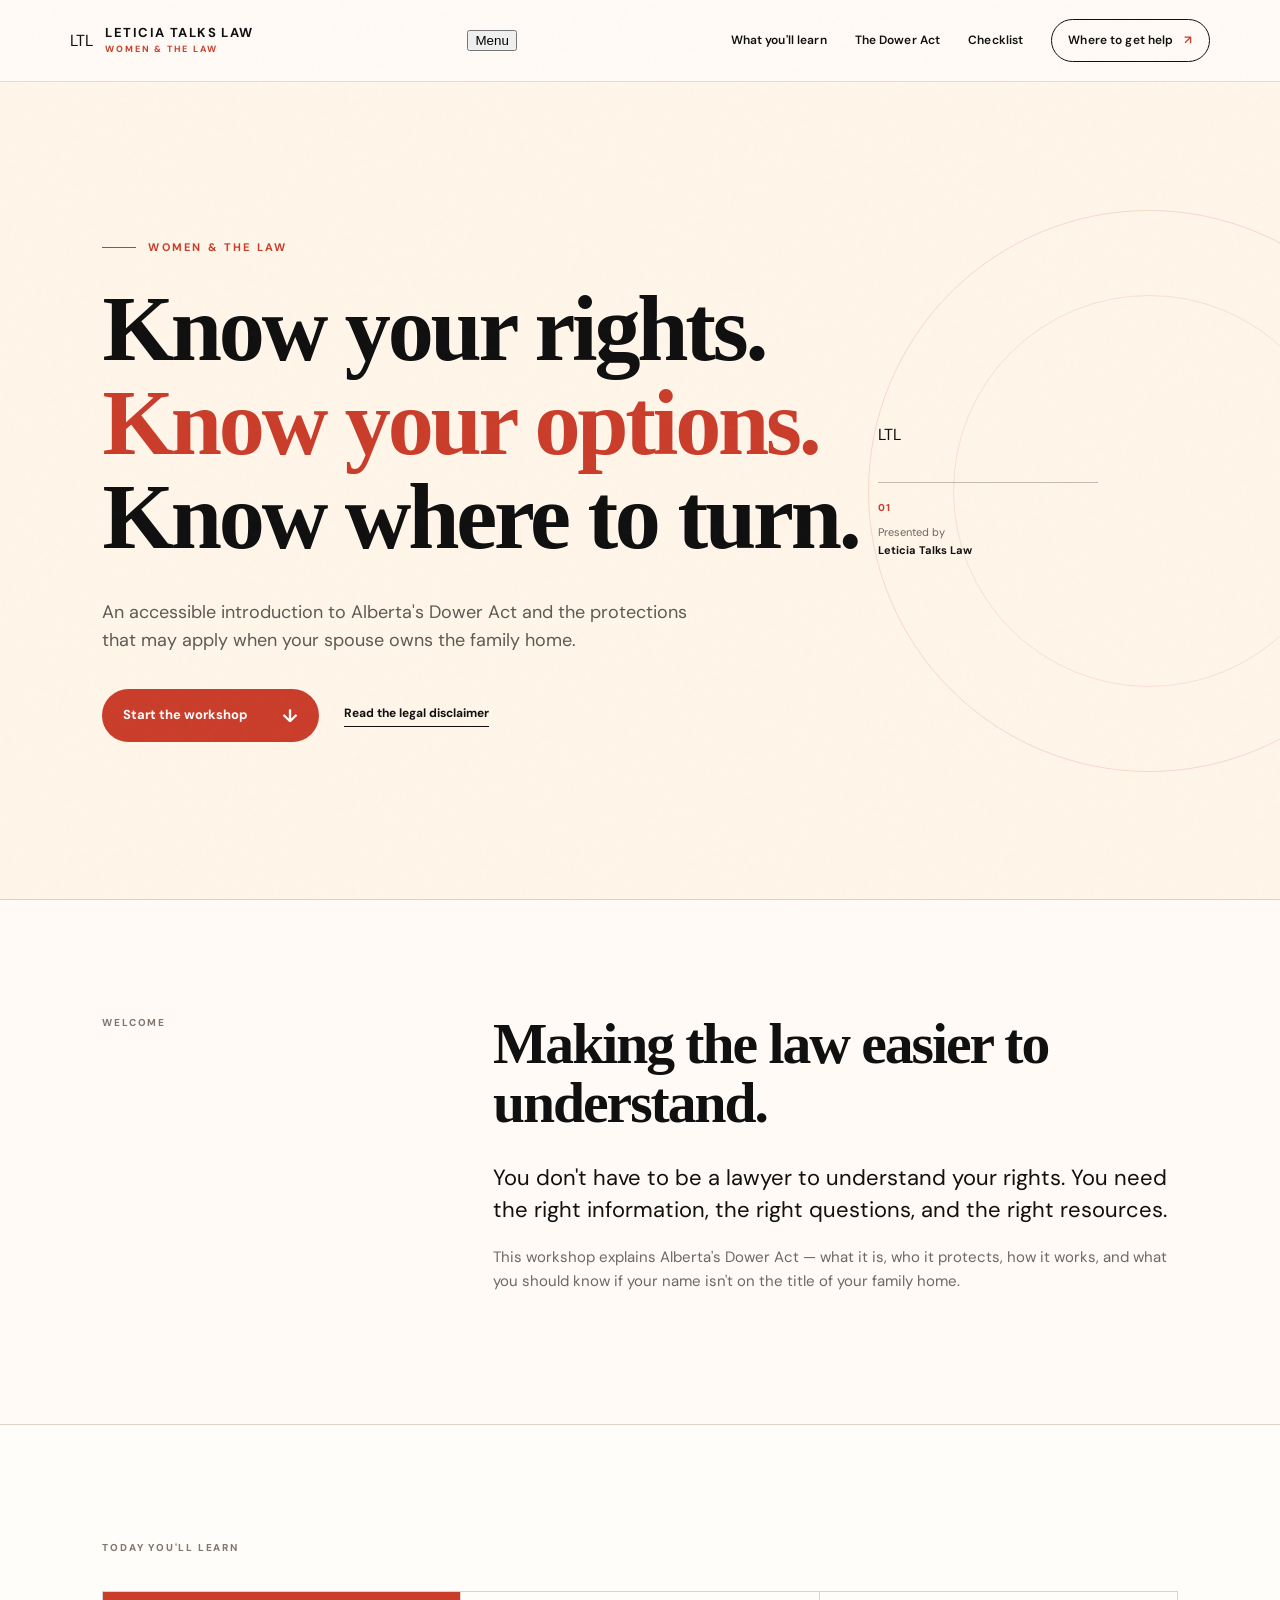
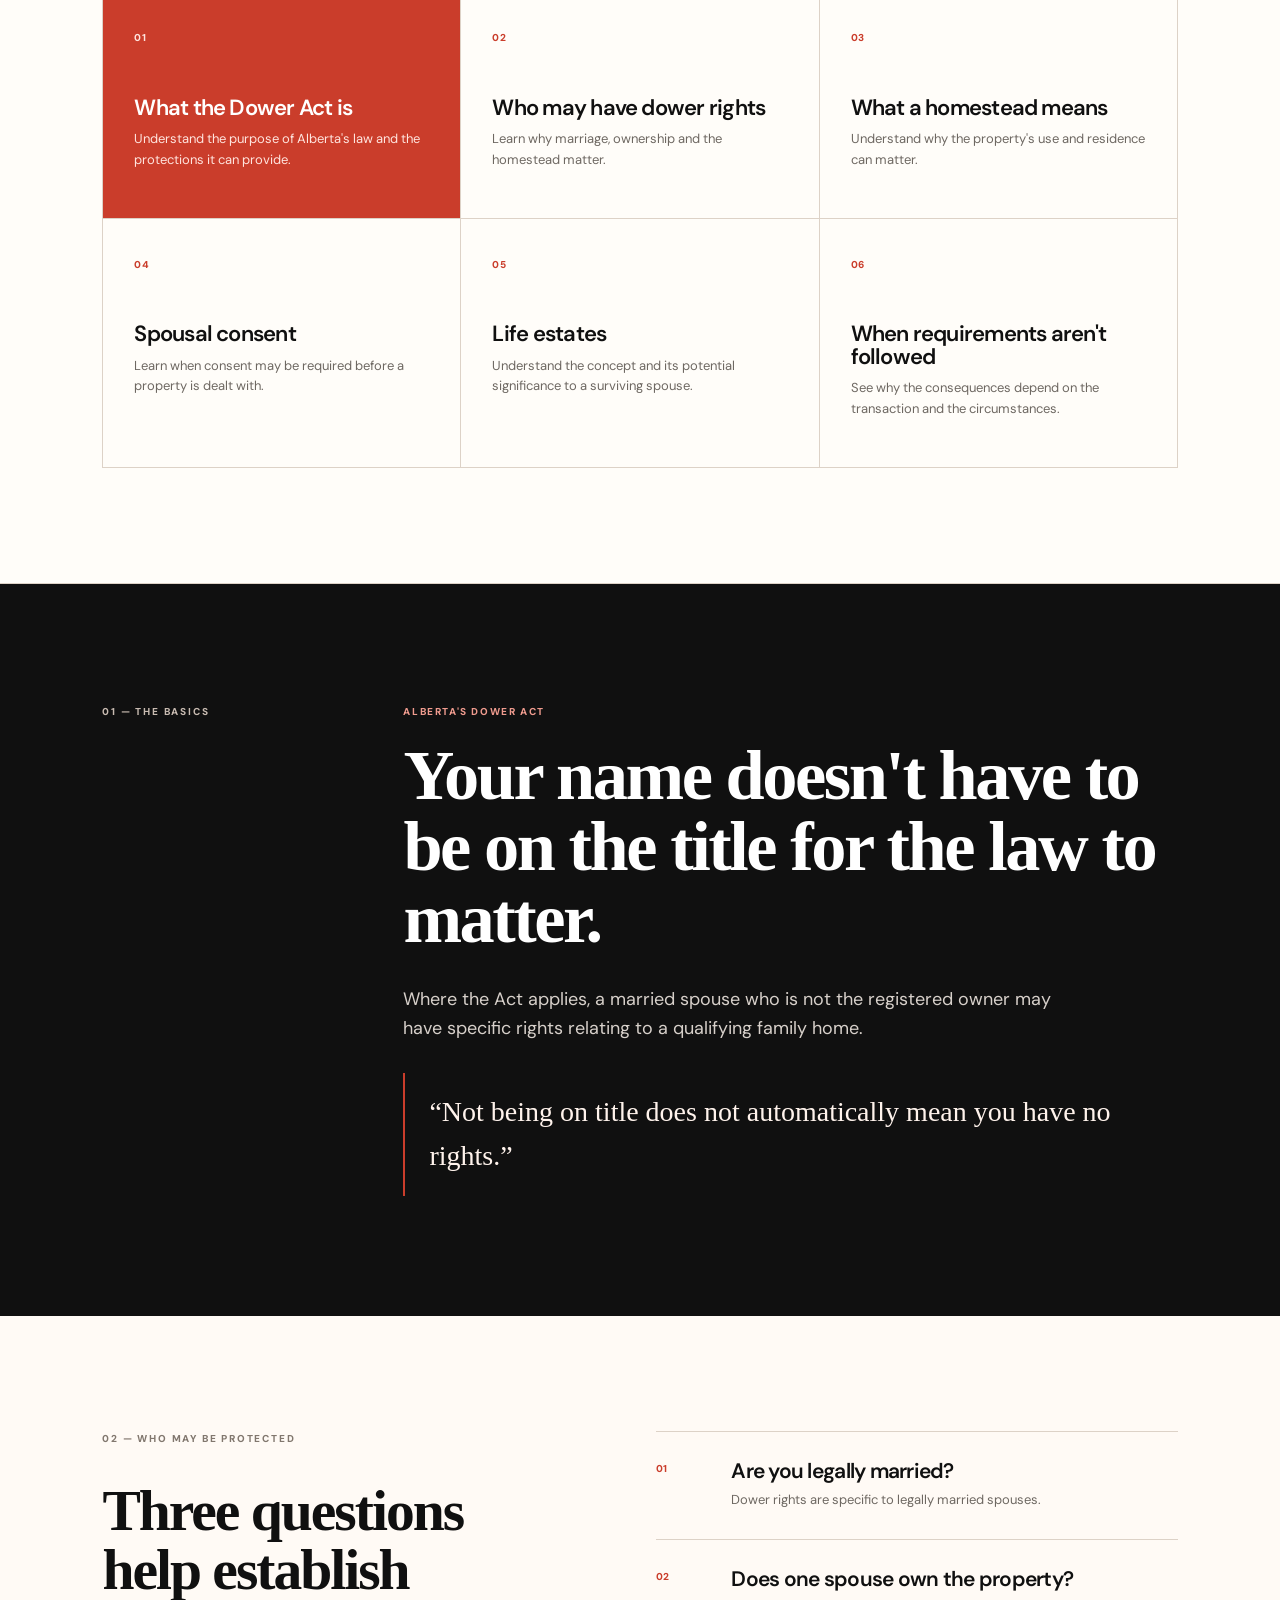
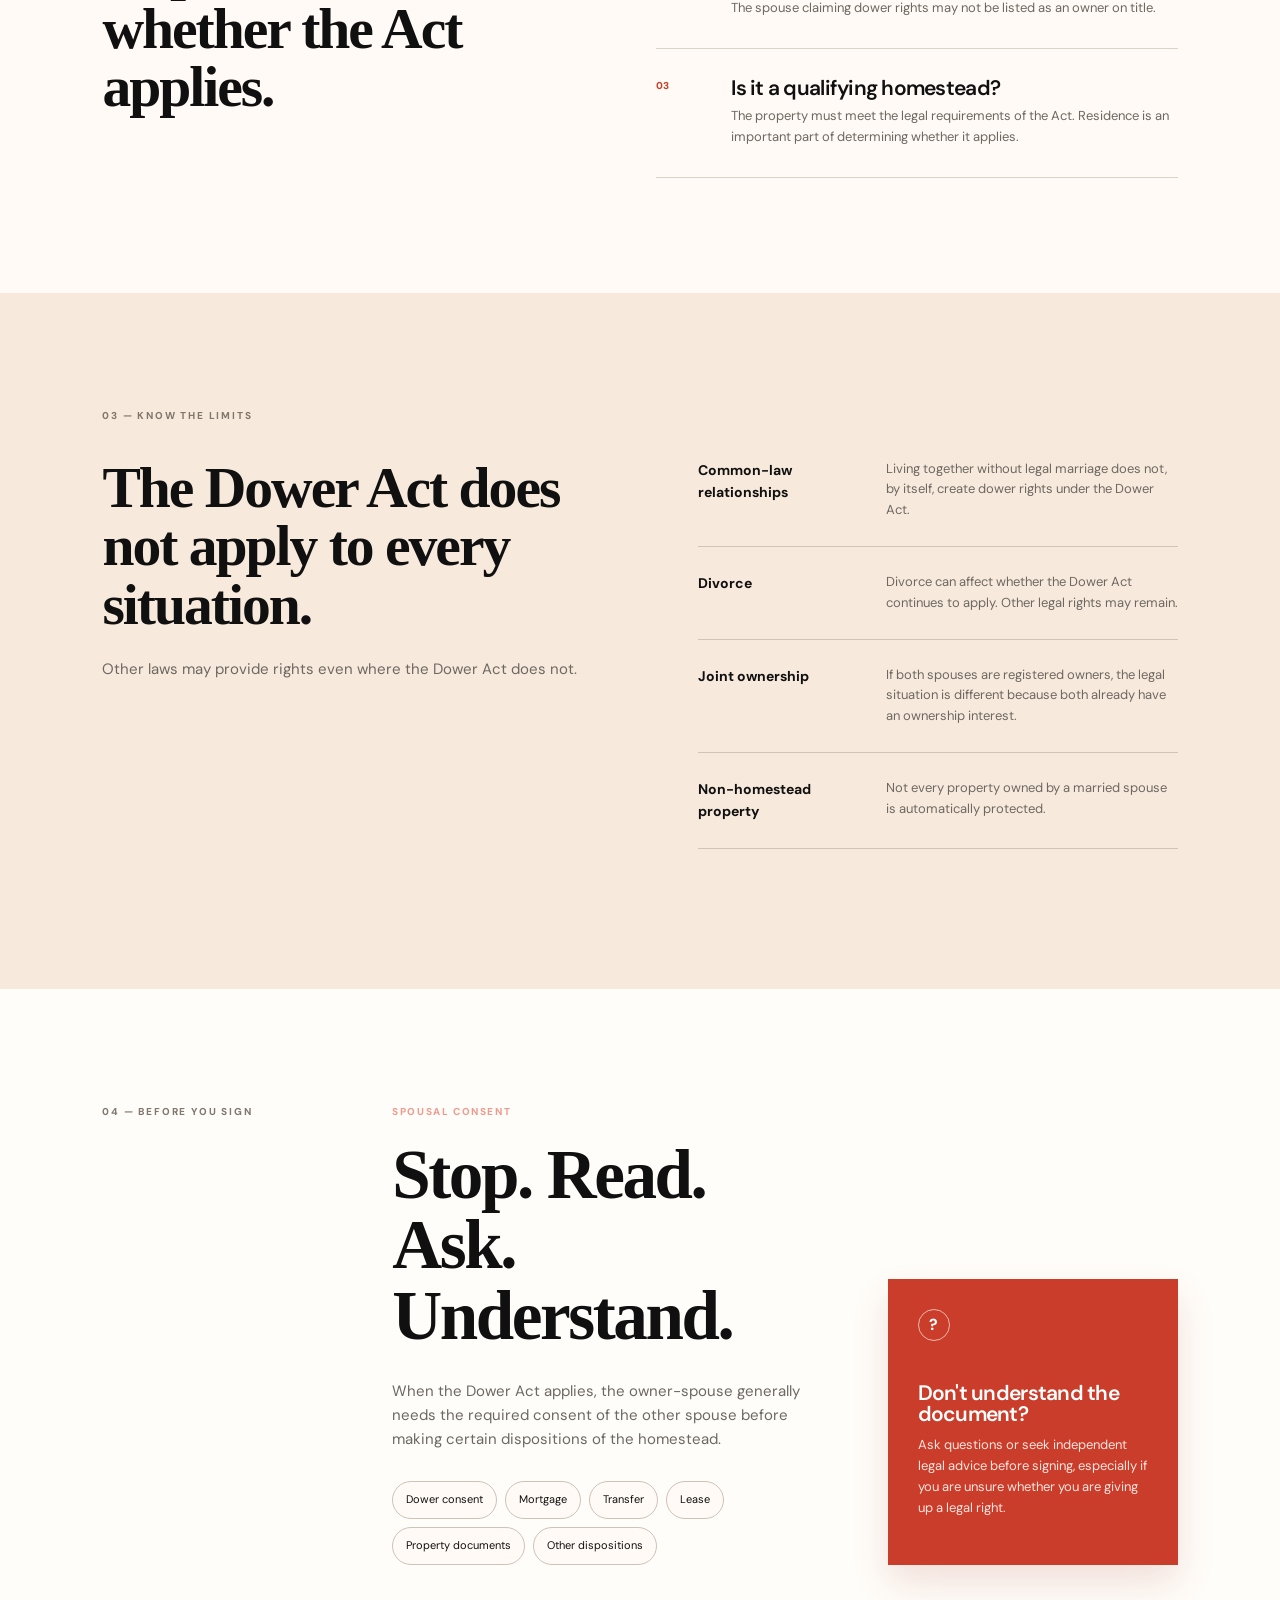
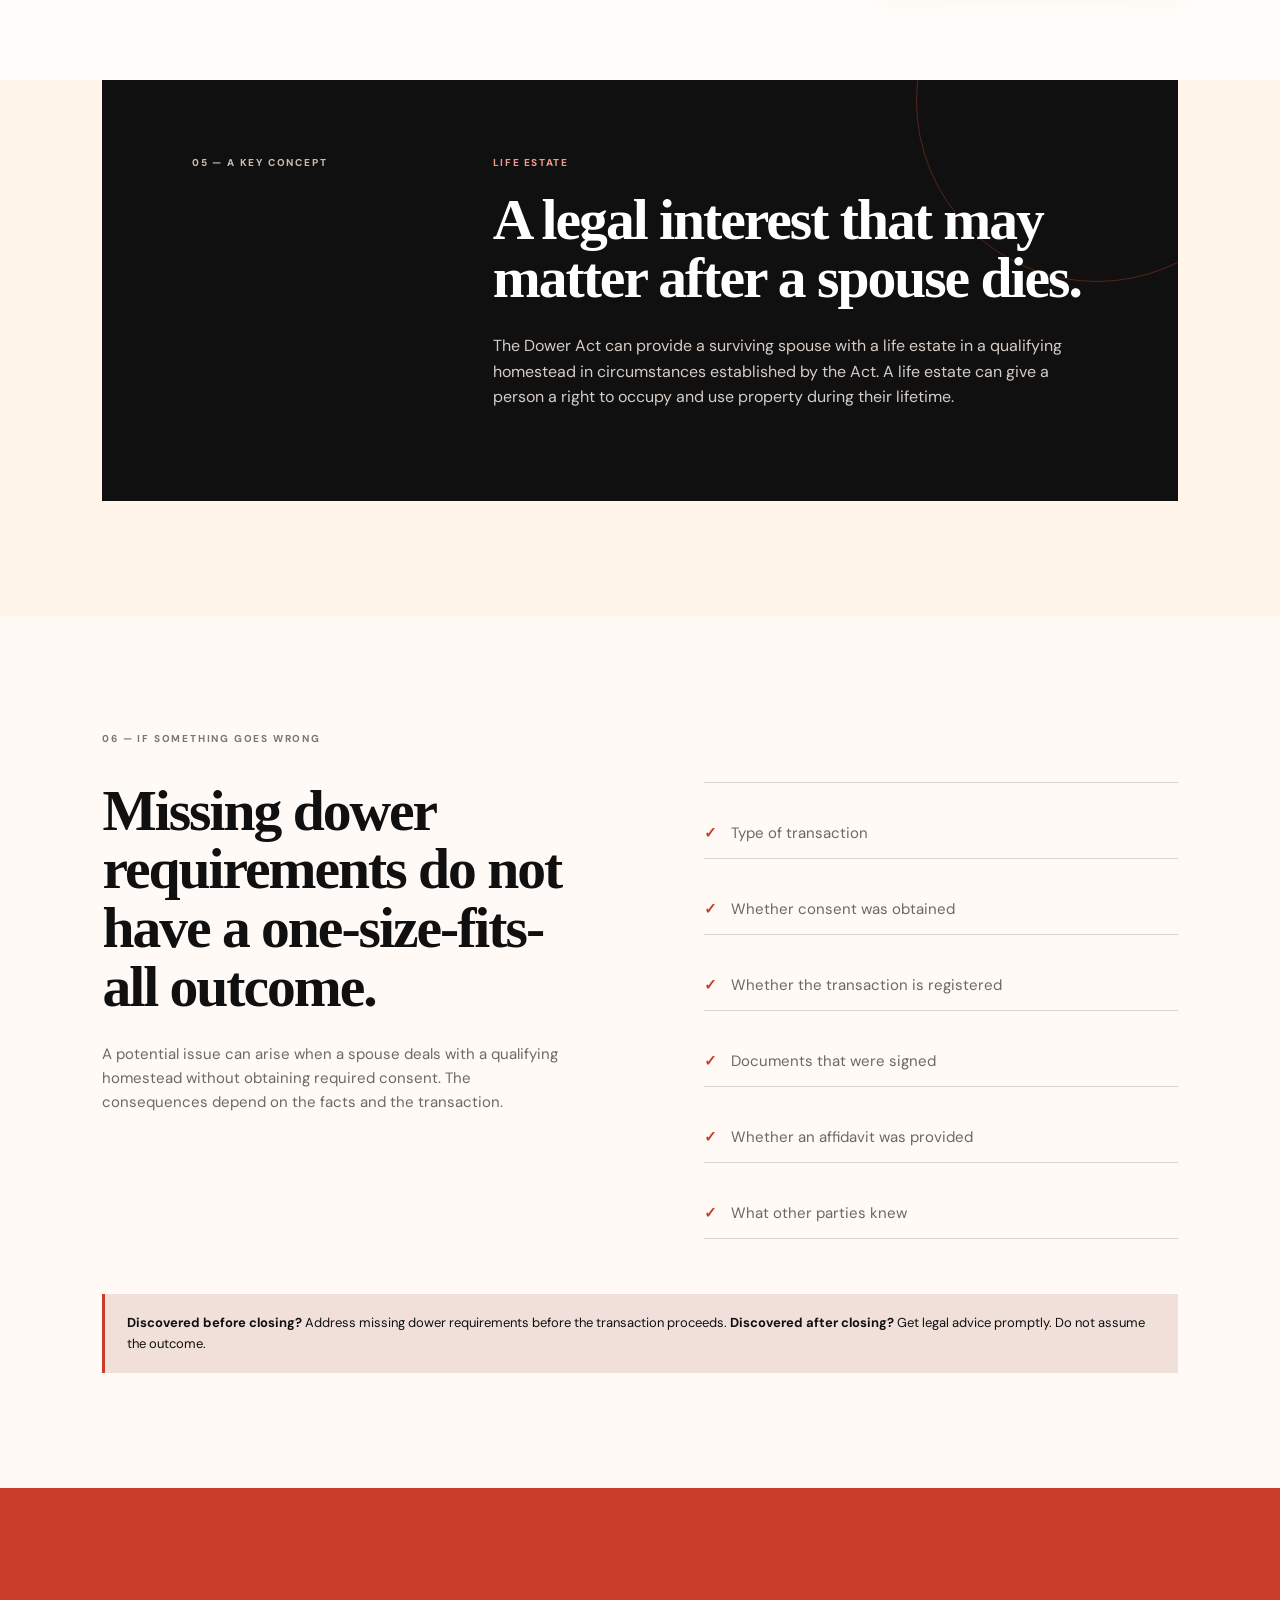
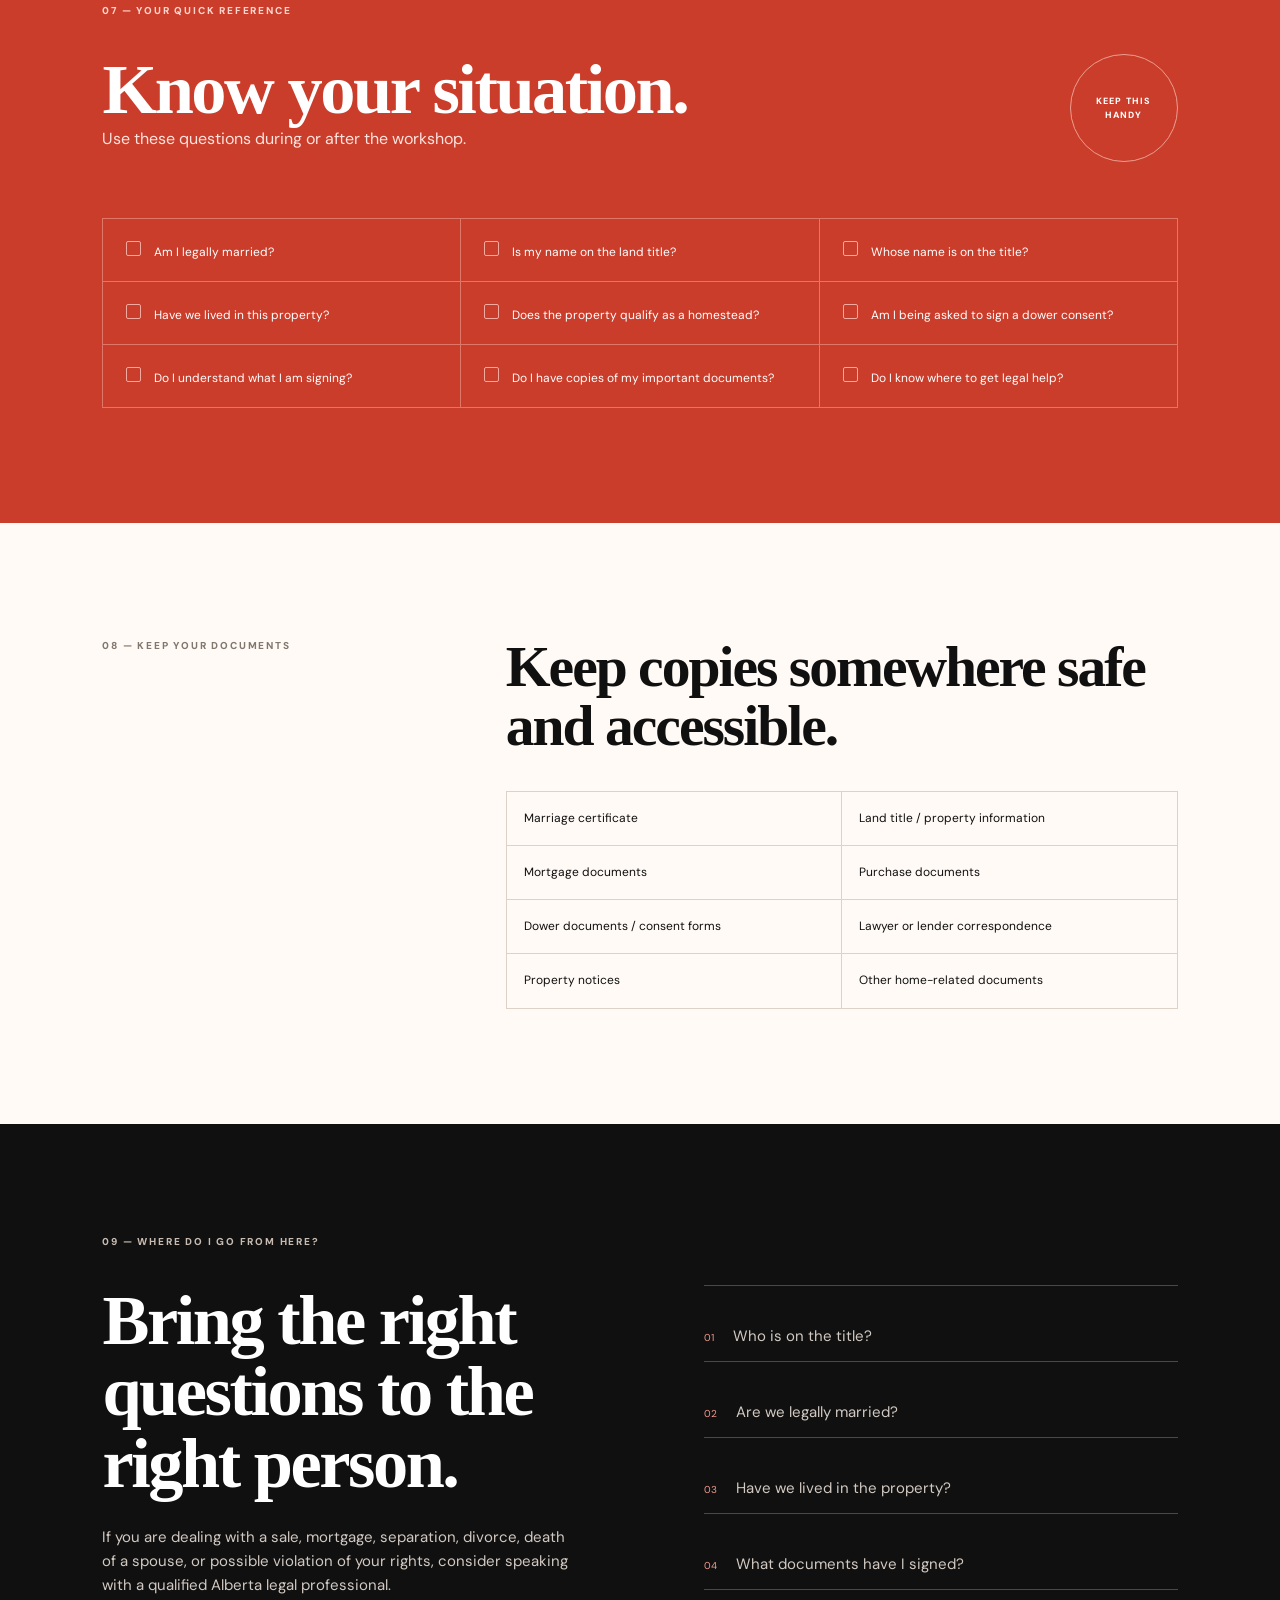
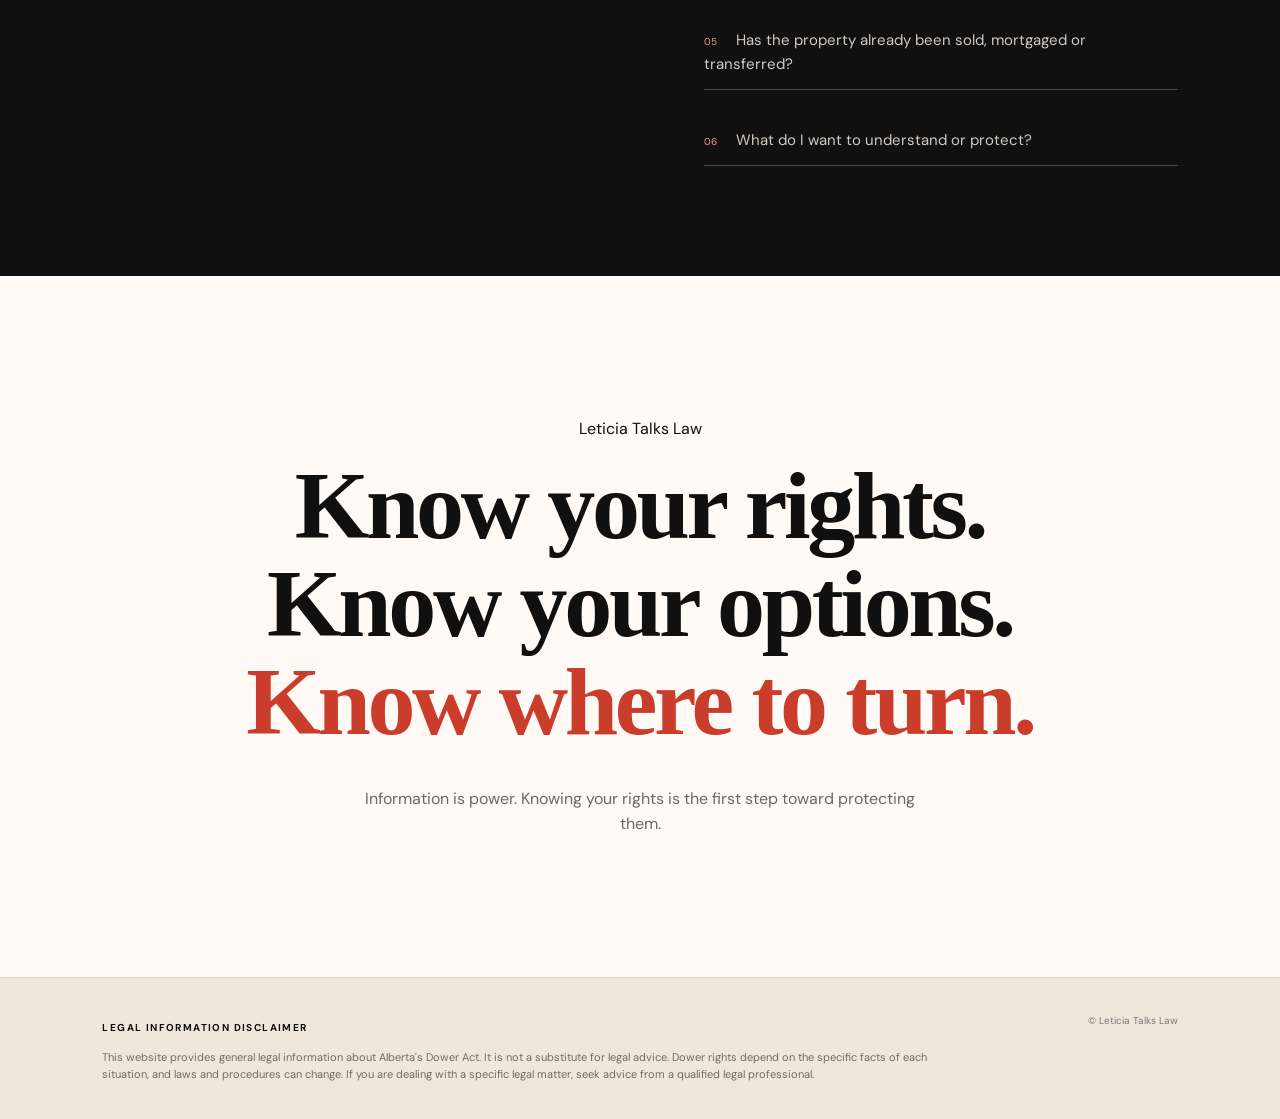
==== commit 52554256: "Use LTL monogram and improve navigation behavior" ====
--- a/index.html
+++ b/index.html
@@ -9,16 +9,16 @@
 <link rel="preconnect" href="https://fonts.googleapis.com">
 <link rel="preconnect" href="https://fonts.gstatic.com" crossorigin>
 <link href="https://fonts.googleapis.com/css2?family=Cormorant+Garamond:wght@500;600;700&family=DM+Sans:wght@400;500;600;700&display=swap" rel="stylesheet">
-<link rel="icon" type="image/png" href="assets/leticia-logo.png">
 <link rel="stylesheet" href="style.css">
 </head>
 <body>
 <header class="site-header">
   <a class="brand" href="#top" aria-label="Leticia Talks Law home">
-    <span class="brand-logo"><img src="assets/leticia-logo.png" alt=""></span>
+    <span class="brand-mark" aria-hidden="true">LTL</span>
     <span class="brand-copy"><strong>LETICIA TALKS LAW</strong><small>WOMEN &amp; THE LAW</small></span>
   </a>
-  <nav aria-label="Primary navigation">
+  <button class="menu-toggle" type="button" aria-expanded="false" aria-controls="site-nav">Menu</button>
+  <nav id="site-nav" aria-label="Primary navigation">
     <a href="#learn">What you'll learn</a>
     <a href="#dower">The Dower Act</a>
     <a href="#checklist">Checklist</a>
@@ -28,8 +28,7 @@
 
 <main id="top">
 <section class="hero">
-  <div class="hero-orbit" aria-hidden="true"></div>
-  <div class="hero-inner">
+  <div class="hero-inner reveal">
     <div class="hero-kicker"><span></span> Women &amp; the Law</div>
     <h1>Know your rights.<br><em>Know your options.</em><br>Know where to turn.</h1>
     <p class="hero-copy">An accessible introduction to Alberta's Dower Act and the protections that may apply when your spouse owns the family home.</p>
@@ -38,13 +37,13 @@
       <a class="text-link" href="#disclaimer">Read the legal disclaimer</a>
     </div>
   </div>
-  <div class="hero-logo-panel">
-    <div class="hero-logo-ring"><img src="assets/leticia-logo.png" alt="Leticia Talks Law logo"></div>
+  <div class="hero-brand reveal delay-2" aria-label="Leticia Talks Law">
+    <div class="hero-monogram">LTL</div>
     <div class="hero-note"><span>01</span><p>Presented by<br><strong>Leticia Talks Law</strong></p></div>
   </div>
 </section>
 
-<section class="intro section">
+<section class="intro section reveal">
   <div class="section-label">Welcome</div>
   <div>
     <h2>Making the law easier to understand.</h2>
@@ -53,22 +52,22 @@
   </div>
 </section>
 
-<section id="learn" class="learn section">
+<section id="learn" class="learn section anchor-target">
   <div class="section-label">Today you'll learn</div>
   <div class="learn-grid">
-    <div class="learn-card featured"><span>01</span><h3>What the Dower Act is</h3><p>Understand the purpose of Alberta's law and the protections it can provide.</p></div>
-    <div class="learn-card"><span>02</span><h3>Who may have dower rights</h3><p>Learn why marriage, ownership and the homestead matter.</p></div>
-    <div class="learn-card"><span>03</span><h3>What a homestead means</h3><p>Understand why the property's use and residence can matter.</p></div>
-    <div class="learn-card"><span>04</span><h3>Spousal consent</h3><p>Learn when consent may be required before a property is dealt with.</p></div>
-    <div class="learn-card"><span>05</span><h3>Life estates</h3><p>Understand the concept and its potential significance to a surviving spouse.</p></div>
-    <div class="learn-card"><span>06</span><h3>When requirements aren't followed</h3><p>See why the consequences depend on the transaction and the circumstances.</p></div>
-  </div>
-</section>
-
-<section id="dower" class="dark-section">
+    <div class="learn-card featured reveal"><span>01</span><h3>What the Dower Act is</h3><p>Understand the purpose of Alberta's law and the protections it can provide.</p></div>
+    <div class="learn-card reveal delay-1"><span>02</span><h3>Who may have dower rights</h3><p>Learn why marriage, ownership and the homestead matter.</p></div>
+    <div class="learn-card reveal delay-2"><span>03</span><h3>What a homestead means</h3><p>Understand why the property's use and residence can matter.</p></div>
+    <div class="learn-card reveal"><span>04</span><h3>Spousal consent</h3><p>Learn when consent may be required before a property is dealt with.</p></div>
+    <div class="learn-card reveal delay-1"><span>05</span><h3>Life estates</h3><p>Understand the concept and its potential significance to a surviving spouse.</p></div>
+    <div class="learn-card reveal delay-2"><span>06</span><h3>When requirements aren't followed</h3><p>See why the consequences depend on the transaction and the circumstances.</p></div>
+  </div>
+</section>
+
+<section id="dower" class="dark-section anchor-target">
   <div class="section dark-inner">
     <div class="section-label light">01 — The basics</div>
-    <div class="dark-content">
+    <div class="dark-content reveal">
       <p class="kicker">Alberta's Dower Act</p>
       <h2>Your name doesn't have to be on the title for the law to matter.</h2>
       <p>Where the Act applies, a married spouse who is not the registered owner may have specific rights relating to a qualifying family home.</p>
@@ -78,8 +77,8 @@
 </section>
 
 <section class="two-col section">
-  <div><div class="section-label">02 — Who may be protected</div><h2>Three questions help establish whether the Act applies.</h2></div>
-  <div class="stack">
+  <div class="reveal"><div class="section-label">02 — Who may be protected</div><h2>Three questions help establish whether the Act applies.</h2></div>
+  <div class="stack reveal delay-1">
     <article class="number-row"><span>01</span><div><h3>Are you legally married?</h3><p>Dower rights are specific to legally married spouses.</p></div></article>
     <article class="number-row"><span>02</span><div><h3>Does one spouse own the property?</h3><p>The spouse claiming dower rights may not be listed as an owner on title.</p></div></article>
     <article class="number-row"><span>03</span><div><h3>Is it a qualifying homestead?</h3><p>The property must meet the legal requirements of the Act. Residence is an important part of determining whether it applies.</p></div></article>
@@ -89,8 +88,8 @@
 <section class="contrast section">
   <div class="section-label">03 — Know the limits</div>
   <div class="contrast-grid">
-    <div><h2>The Dower Act does not apply to every situation.</h2><p>Other laws may provide rights even where the Dower Act does not.</p></div>
-    <div class="limit-list">
+    <div class="reveal"><h2>The Dower Act does not apply to every situation.</h2><p>Other laws may provide rights even where the Dower Act does not.</p></div>
+    <div class="limit-list reveal delay-1">
       <div><strong>Common-law relationships</strong><span>Living together without legal marriage does not, by itself, create dower rights under the Dower Act.</span></div>
       <div><strong>Divorce</strong><span>Divorce can affect whether the Dower Act continues to apply. Other legal rights may remain.</span></div>
       <div><strong>Joint ownership</strong><span>If both spouses are registered owners, the legal situation is different because both already have an ownership interest.</span></div>
@@ -101,17 +100,17 @@
 
 <section class="consent section">
   <div class="section-label">04 — Before you sign</div>
-  <div class="consent-main">
+  <div class="consent-main reveal">
     <p class="kicker">Spousal consent</p>
     <h2>Stop. Read. Ask. Understand.</h2>
     <p>When the Dower Act applies, the owner-spouse generally needs the required consent of the other spouse before making certain dispositions of the homestead.</p>
     <div class="document-grid"><span>Dower consent</span><span>Mortgage</span><span>Transfer</span><span>Lease</span><span>Property documents</span><span>Other dispositions</span></div>
   </div>
-  <aside class="advice-box"><span class="box-icon">?</span><h3>Don't understand the document?</h3><p>Ask questions or seek independent legal advice before signing, especially if you are unsure whether you are giving up a legal right.</p></aside>
+  <aside class="advice-box reveal delay-1"><span class="box-icon">?</span><h3>Don't understand the document?</h3><p>Ask questions or seek independent legal advice before signing, especially if you are unsure whether you are giving up a legal right.</p></aside>
 </section>
 
 <section class="life-estate section">
-  <div class="life-card">
+  <div class="life-card reveal">
     <div class="section-label light">05 — A key concept</div>
     <div><p class="kicker">Life estate</p><h2>A legal interest that may matter after a spouse dies.</h2><p>The Dower Act can provide a surviving spouse with a life estate in a qualifying homestead in circumstances established by the Act. A life estate can give a person a right to occupy and use property during their lifetime.</p></div>
   </div>
@@ -120,13 +119,13 @@
 <section class="violation section">
   <div class="section-label">06 — If something goes wrong</div>
   <div class="violation-grid">
-    <div><h2>Missing dower requirements do not have a one-size-fits-all outcome.</h2><p>A potential issue can arise when a spouse deals with a qualifying homestead without obtaining required consent. The consequences depend on the facts and the transaction.</p></div>
-    <div class="fact-list"><p><span>✓</span> Type of transaction</p><p><span>✓</span> Whether consent was obtained</p><p><span>✓</span> Whether the transaction is registered</p><p><span>✓</span> Documents that were signed</p><p><span>✓</span> Whether an affidavit was provided</p><p><span>✓</span> What other parties knew</p></div>
-  </div>
-  <div class="warning"><strong>Discovered before closing?</strong> Address missing dower requirements before the transaction proceeds. <strong>Discovered after closing?</strong> Get legal advice promptly. Do not assume the outcome.</div>
-</section>
-
-<section id="checklist" class="checklist section">
+    <div class="reveal"><h2>Missing dower requirements do not have a one-size-fits-all outcome.</h2><p>A potential issue can arise when a spouse deals with a qualifying homestead without obtaining required consent. The consequences depend on the facts and the transaction.</p></div>
+    <div class="fact-list reveal delay-1"><p><span>✓</span> Type of transaction</p><p><span>✓</span> Whether consent was obtained</p><p><span>✓</span> Whether the transaction is registered</p><p><span>✓</span> Documents that were signed</p><p><span>✓</span> Whether an affidavit was provided</p><p><span>✓</span> What other parties knew</p></div>
+  </div>
+  <div class="warning reveal"><strong>Discovered before closing?</strong> Address missing dower requirements before the transaction proceeds. <strong>Discovered after closing?</strong> Get legal advice promptly. Do not assume the outcome.</div>
+</section>
+
+<section id="checklist" class="checklist section anchor-target">
   <div class="section-label">07 — Your quick reference</div>
   <div class="checklist-header"><div><h2>Know your situation.</h2><p>Use these questions during or after the workshop.</p></div><div class="checklist-badge">KEEP THIS<br>HANDY</div></div>
   <div class="checks">
@@ -144,35 +143,84 @@
 
 <section class="documents section">
   <div class="section-label">08 — Keep your documents</div>
-  <div><h2>Keep copies somewhere safe and accessible.</h2><div class="doc-list"><span>Marriage certificate</span><span>Land title / property information</span><span>Mortgage documents</span><span>Purchase documents</span><span>Dower documents / consent forms</span><span>Lawyer or lender correspondence</span><span>Property notices</span><span>Other home-related documents</span></div></div>
-</section>
-
-<section id="help" class="help-section">
+  <div class="reveal"><h2>Keep copies somewhere safe and accessible.</h2><div class="doc-list"><span>Marriage certificate</span><span>Land title / property information</span><span>Mortgage documents</span><span>Purchase documents</span><span>Dower documents / consent forms</span><span>Lawyer or lender correspondence</span><span>Property notices</span><span>Other home-related documents</span></div></div>
+</section>
+
+<section id="help" class="help-section anchor-target">
   <div class="section help-inner">
     <div class="section-label light">09 — Where do I go from here?</div>
     <div class="help-grid">
-      <div><h2>Bring the right questions to the right person.</h2><p>If you are dealing with a sale, mortgage, separation, divorce, death of a spouse, or possible violation of your rights, consider speaking with a qualified Alberta legal professional.</p></div>
-      <div class="questions"><p><span>01</span> Who is on the title?</p><p><span>02</span> Are we legally married?</p><p><span>03</span> Have we lived in the property?</p><p><span>04</span> What documents have I signed?</p><p><span>05</span> Has the property already been sold, mortgaged or transferred?</p><p><span>06</span> What do I want to understand or protect?</p></div>
-    </div>
-  </div>
-</section>
-
-<section class="final-message section">
+      <div class="reveal"><h2>Bring the right questions to the right person.</h2><p>If you are dealing with a sale, mortgage, separation, divorce, death of a spouse, or possible violation of your rights, consider speaking with a qualified Alberta legal professional.</p></div>
+      <div class="questions reveal delay-1"><p><span>01</span> Who is on the title?</p><p><span>02</span> Are we legally married?</p><p><span>03</span> Have we lived in the property?</p><p><span>04</span> What documents have I signed?</p><p><span>05</span> Has the property already been sold, mortgaged or transferred?</p><p><span>06</span> What do I want to understand or protect?</p></div>
+    </div>
+  </div>
+</section>
+
+<section class="final-message section reveal">
   <p class="eyebrow">Leticia Talks Law</p>
   <h2>Know your rights.<br>Know your options.<br><em>Know where to turn.</em></h2>
   <p>Information is power. Knowing your rights is the first step toward protecting them.</p>
 </section>
 
-<section id="disclaimer" class="disclaimer">
+<section id="disclaimer" class="disclaimer anchor-target">
   <div><strong>Legal information disclaimer</strong><p>This website provides general legal information about Alberta's Dower Act. It is not a substitute for legal advice. Dower rights depend on the specific facts of each situation, and laws and procedures can change. If you are dealing with a specific legal matter, seek advice from a qualified legal professional.</p></div>
   <span>© Leticia Talks Law</span>
 </section>
 </main>
+
 <script>
-document.querySelectorAll('a[href^="#"]').forEach(link=>link.addEventListener('click',e=>{
-  const target=document.querySelector(link.getAttribute('href'));
-  if(target){e.preventDefault();target.scrollIntoView({behavior:'smooth',block:'start'});}
-}));
+(function () {
+  const header = document.querySelector('.site-header');
+  const nav = document.querySelector('#site-nav');
+  const menuButton = document.querySelector('.menu-toggle');
+
+  function setHeaderOffset() {
+    document.documentElement.style.setProperty('--header-height', header.offsetHeight + 'px');
+  }
+
+  setHeaderOffset();
+  window.addEventListener('resize', setHeaderOffset, { passive: true });
+
+  document.querySelectorAll('a[href^="#"]').forEach(function (link) {
+    link.addEventListener('click', function (event) {
+      const selector = link.getAttribute('href');
+      const target = document.querySelector(selector);
+      if (!target) return;
+      event.preventDefault();
+      target.scrollIntoView({ behavior: 'smooth', block: 'start' });
+      nav.classList.remove('open');
+      menuButton.setAttribute('aria-expanded', 'false');
+    });
+  });
+
+  if (menuButton) {
+    menuButton.addEventListener('click', function () {
+      const isOpen = nav.classList.toggle('open');
+      menuButton.setAttribute('aria-expanded', String(isOpen));
+    });
+  }
+
+  const revealItems = document.querySelectorAll('.reveal');
+  if ('IntersectionObserver' in window) {
+    const observer = new IntersectionObserver(function (entries, obs) {
+      entries.forEach(function (entry) {
+        if (entry.isIntersecting) {
+          entry.target.classList.add('is-visible');
+          obs.unobserve(entry.target);
+        }
+      });
+    }, { threshold: 0.12, rootMargin: '0px 0px -40px 0px' });
+    revealItems.forEach(function (item) { observer.observe(item); });
+  } else {
+    revealItems.forEach(function (item) { item.classList.add('is-visible'); });
+  }
+
+  document.querySelectorAll('.checks input').forEach(function (checkbox) {
+    checkbox.addEventListener('change', function () {
+      checkbox.closest('label').classList.toggle('checked', checkbox.checked);
+    });
+  });
+})();
 </script>
 </body>
 </html>
--- a/style.css
+++ b/style.css
@@ -1 +1,157 @@
-:root{--ink:#18201d;--muted:#66716d;--paper:#f7f4ed;--cream:#eee9dc;--green:#21453b;--green2:#17352e;--line:#d9d4c9;--white:#fffdf8;--accent:#c7a66a}*{box-sizing:border-box}html{scroll-behavior:smooth}body{margin:0;background:var(--paper);color:var(--ink);font-family:"DM Sans",sans-serif;line-height:1.6}a{color:inherit;text-decoration:none}p{margin:0 0 1rem}h1,h2,h3{margin:0;font-weight:600;line-height:1.08;letter-spacing:-.035em}h1,h2{font-family:"Playfair Display",serif}.site-header{height:76px;padding:0 5vw;display:flex;align-items:center;justify-content:space-between;border-bottom:1px solid var(--line);background:rgba(247,244,237,.94);backdrop-filter:blur(12px);position:sticky;top:0;z-index:10}.brand{display:flex;align-items:center;gap:11px;font-weight:700;letter-spacing:-.02em}.brand-mark{display:grid;place-items:center;width:34px;height:34px;background:var(--green);color:white;border-radius:50%;font-family:Georgia,serif;font-size:19px}.site-header nav{display:flex;align-items:center;gap:28px;font-size:13px;font-weight:600}.nav-cta{padding:10px 15px;border:1px solid var(--ink);border-radius:100px}.hero{min-height:calc(100vh - 76px);display:grid;grid-template-columns:1fr 180px;align-items:end;padding:8vh 9vw 8vh 8vw;background:var(--cream);border-bottom:1px solid var(--line)}.hero-inner{max-width:920px}.eyebrow,.kicker,.section-label{text-transform:uppercase;letter-spacing:.16em;font-size:11px;font-weight:700}.eyebrow{color:var(--green);margin-bottom:24px}.hero h1{font-size:clamp(48px,7vw,94px);max-width:1000px}.hero h1 em,.final-message h2 em{color:var(--green);font-style:normal}.hero-copy{font-size:19px;max-width:650px;color:#52605b;margin:32px 0}.hero-actions{display:flex;align-items:center;gap:25px}.button{display:inline-flex;gap:25px;align-items:center;padding:15px 19px;border-radius:100px;font-size:14px;font-weight:700}.button-dark{background:var(--ink);color:white}.text-link{font-size:13px;font-weight:600;border-bottom:1px solid var(--ink)}.hero-note{border-left:1px solid #aaa395;padding-left:20px;color:#66716d;font-size:12px}.hero-note span{font-size:11px;font-weight:700;color:var(--green)}.section{padding:110px 8vw}.section-label{color:#7b817c;margin-bottom:34px}.intro{display:grid;grid-template-columns:28% 1fr;gap:7vw}.intro h2{font-size:clamp(38px,4vw,62px);max-width:750px}.lead{font-size:23px;line-height:1.4;max-width:800px;margin:28px 0 20px}.intro p:not(.lead){max-width:700px;color:var(--muted)}.learn{background:var(--white);border-top:1px solid var(--line);border-bottom:1px solid var(--line)}.learn-grid{display:grid;grid-template-columns:repeat(3,1fr);border-top:1px solid var(--line);border-left:1px solid var(--line)}.learn-card{padding:30px;border-right:1px solid var(--line);border-bottom:1px solid var(--line);min-height:200px}.learn-card span{font-size:11px;font-weight:700;color:#8b8e87}.learn-card h3{font-size:21px;margin:42px 0 10px}.learn-card p{font-size:14px;color:var(--muted);max-width:290px}.learn-card.featured{background:var(--cream)}.dark-section{background:var(--green);color:white}.dark-inner{padding-top:115px;padding-bottom:115px;display:grid;grid-template-columns:28% 1fr}.section-label.light{color:#b7c5bd}.dark-content{max-width:850px}.dark-content .kicker,.consent-main .kicker{color:#b7c5bd;margin-bottom:20px}.dark-content h2{font-size:clamp(40px,5vw,72px)}.dark-content>p:not(.kicker):not(.quote){font-size:19px;color:#d5ded9;max-width:680px;margin:30px 0}.quote{border-left:2px solid var(--accent);padding:17px 0 17px 24px;font-family:"Playfair Display",serif;font-size:25px;max-width:720px}.two-col{display:grid;grid-template-columns:42% 1fr;gap:8vw}.two-col h2{font-size:clamp(38px,4vw,60px)}.stack{border-top:1px solid var(--line)}.number-row{display:grid;grid-template-columns:55px 1fr;gap:20px;padding:27px 0;border-bottom:1px solid var(--line)}.number-row>span{font-size:11px;font-weight:700;color:var(--green)}.number-row h3{font-size:20px;margin-bottom:7px}.number-row p{color:var(--muted);font-size:14px;margin:0}.contrast{background:#e8e4d9}.contrast-grid{display:grid;grid-template-columns:1fr 1fr;gap:9vw}.contrast h2{font-size:clamp(38px,4vw,60px)}.contrast-grid>div>p{color:var(--muted);margin-top:20px}.limit-list>div{padding:0 0 25px;margin-bottom:25px;border-bottom:1px solid #c9c4b9;display:grid;grid-template-columns:35% 1fr;gap:20px}.limit-list strong{font-size:15px}.limit-list span{font-size:14px;color:var(--muted)}.consent{display:grid;grid-template-columns:22% 1fr 280px;gap:5vw;background:var(--white)}.consent-main h2{font-size:clamp(45px,5vw,72px)}.consent-main>p:not(.kicker){max-width:700px;color:var(--muted);margin:28px 0}.document-grid{display:flex;flex-wrap:wrap;gap:8px;margin-top:30px}.document-grid span{border:1px solid var(--line);padding:9px 13px;border-radius:100px;font-size:12px}.advice-box{align-self:end;background:var(--green);color:white;padding:28px}.box-icon{display:grid;place-items:center;width:32px;height:32px;border:1px solid #9cafA5;border-radius:50%;margin-bottom:40px}.advice-box h3{font-size:21px;margin-bottom:10px}.advice-box p{font-size:13px;color:#d1dbd5}.life-estate{background:var(--cream);padding-top:0;padding-bottom:110px}.life-card{background:var(--green2);color:white;padding:70px 7vw;display:grid;grid-template-columns:25% 1fr;gap:6vw}.life-card .kicker{color:#b7c5bd;margin-bottom:18px}.life-card h2{font-size:clamp(38px,4vw,60px);max-width:760px}.life-card p:last-child{color:#d0dbd5;max-width:700px;margin-top:25px}.violation-grid{display:grid;grid-template-columns:1fr 1fr;gap:10vw}.violation h2{font-size:clamp(38px,4vw,60px)}.violation-grid>div>p{color:var(--muted);max-width:650px;margin-top:25px}.fact-list{border-top:1px solid var(--line)}.fact-list p{margin:0;padding:13px 0;border-bottom:1px solid var(--line);font-size:14px}.fact-list span{color:var(--green);font-weight:800;margin-right:10px}.warning{margin-top:55px;background:#ebe1c9;padding:19px 22px;font-size:14px}.checklist{background:var(--green);color:white}.checklist .section-label{color:#b7c5bd}.checklist-header{display:flex;justify-content:space-between;align-items:flex-start;margin-bottom:50px}.checklist h2{font-size:clamp(45px,5vw,70px)}.checklist-header p{color:#c9d3ce}.checklist-badge{border:1px solid #8da198;border-radius:50%;width:105px;height:105px;display:grid;place-items:center;text-align:center;font-size:10px;letter-spacing:.12em;font-weight:700}.checks{display:grid;grid-template-columns:repeat(3,1fr);border-top:1px solid #61766e;border-left:1px solid #61766e}.checks label{padding:19px;border-right:1px solid #61766e;border-bottom:1px solid #61766e;font-size:13px;cursor:pointer}.checks input{appearance:none;width:15px;height:15px;border:1px solid #9cafA5;border-radius:2px;vertical-align:-3px;margin-right:10px}.checks input:checked{background:#c7a66a;border-color:#c7a66a}.checks input:checked:after{content:"✓";display:block;color:#17352e;text-align:center;font-weight:800;line-height:13px}.documents{display:grid;grid-template-columns:28% 1fr;gap:8vw}.documents h2{font-size:clamp(38px,4vw,60px);max-width:650px}.doc-list{display:grid;grid-template-columns:1fr 1fr;margin-top:35px;border-top:1px solid var(--line);border-left:1px solid var(--line)}.doc-list span{padding:17px;border-right:1px solid var(--line);border-bottom:1px solid var(--line);font-size:13px}.help-section{background:var(--green2);color:white}.help-inner{padding-top:105px;padding-bottom:105px}.help-grid{display:grid;grid-template-columns:1fr 1fr;gap:10vw}.help-grid h2{font-size:clamp(42px,5vw,70px)}.help-grid>div>p{color:#ced8d3;max-width:600px;margin-top:25px}.questions{border-top:1px solid #5c7068}.questions p{border-bottom:1px solid #5c7068;margin:0;padding:13px 0;font-size:13px}.questions span{color:#a7baaf;margin-right:15px;font-size:11px}.final-message{text-align:center;padding-top:130px;padding-bottom:130px}.final-message h2{font-size:clamp(48px,7vw,92px)}.final-message>p:last-child{max-width:560px;margin:35px auto 0;color:var(--muted);font-size:17px}.disclaimer{border-top:1px solid var(--line);padding:35px 8vw;display:flex;justify-content:space-between;gap:50px;background:#e9e5db}.disclaimer>div{max-width:850px}.disclaimer strong{font-size:12px;text-transform:uppercase;letter-spacing:.12em}.disclaimer p{font-size:12px;color:#6e746f;margin:10px 0 0}.disclaimer>span{font-size:11px;color:#777}.site-header a:focus-visible,.button:focus-visible,.text-link:focus-visible,input:focus-visible{outline:2px solid var(--accent);outline-offset:4px}@media(max-width:900px){.site-header nav a:not(.nav-cta){display:none}.hero{grid-template-columns:1fr;min-height:auto;padding:75px 7vw 65px}.hero-note{margin-top:55px}.section,.help-inner{padding:75px 7vw}.intro,.two-col,.documents,.dark-inner,.life-card{grid-template-columns:1fr;gap:35px}.learn-grid{grid-template-columns:1fr 1fr}.consent{grid-template-columns:1fr;gap:35px}.advice-box{max-width:500px}.contrast-grid,.violation-grid,.help-grid{grid-template-columns:1fr;gap:50px}.checks{grid-template-columns:1fr 1fr}.doc-list{grid-template-columns:1fr}.life-estate{padding-top:0}}@media(max-width:600px){.site-header{height:64px;padding:0 5vw}.brand{font-size:14px}.nav-cta{padding:7px 10px;font-size:11px}.hero h1{font-size:48px}.hero-copy{font-size:17px}.hero-actions{align-items:flex-start;flex-direction:column;gap:18px}.learn-grid,.checks{grid-template-columns:1fr}.learn-card{min-height:170px}.learn-card h3{margin-top:30px}.checklist-header{gap:25px}.checklist-badge{width:82px;height:82px;flex:0 0 auto}.limit-list>div{grid-template-columns:1fr;gap:5px}.document-grid span{font-size:11px}.disclaimer{padding:30px 7vw;display:block}.disclaimer>span{display:block;margin-top:20px}.life-card{padding:50px 7vw}.section-label{margin-bottom:25px}}+:root{
+  --red:#ca3d2b;
+  --red-dark:#9f2f22;
+  --red-soft:#f4ddd7;
+  --ink:#101010;
+  --ink-2:#1a1a1a;
+  --paper:#fffaf5;
+  --ivory:#fff5e9;
+  --cream:#f7eadc;
+  --muted:#6e6862;
+  --line:#ddd2c7;
+  --white:#fffdf9;
+}
+*{box-sizing:border-box}
+html{scroll-behavior:smooth}
+body{margin:0;background:var(--paper);color:var(--ink);font-family:"DM Sans",sans-serif;line-height:1.6}
+body:before{content:"";position:fixed;inset:0;pointer-events:none;opacity:.035;background-image:url("data:image/svg+xml,%3Csvg viewBox='0 0 160 160' xmlns='http://www.w3.org/2000/svg'%3E%3Cfilter id='n'%3E%3CfeTurbulence type='fractalNoise' baseFrequency='.8' numOctaves='4' stitchTiles='stitch'/%3E%3C/filter%3E%3Crect width='100%25' height='100%25' filter='url(%23n)' opacity='.4'/%3E%3C/svg%3E");z-index:20}
+a{color:inherit;text-decoration:none}
+p{margin:0 0 1rem}
+h1,h2,h3{margin:0;font-weight:600;line-height:1.02;letter-spacing:-.035em}
+h1,h2{font-family:"Cormorant Garamond",Georgia,serif}
+.site-header{height:82px;padding:0 5.5vw;display:flex;align-items:center;justify-content:space-between;border-bottom:1px solid rgba(16,16,16,.12);background:rgba(255,250,245,.92);backdrop-filter:blur(18px);position:sticky;top:0;z-index:15}
+.brand{display:flex;align-items:center;gap:12px}
+.brand-logo{width:48px;height:48px;display:grid;place-items:center;background:var(--ink);border-radius:50%;overflow:hidden}
+.brand-logo img{width:43px;height:42px;object-fit:contain}
+.brand-copy{display:flex;flex-direction:column;line-height:1.05}
+.brand-copy strong{font-size:13px;letter-spacing:.11em}
+.brand-copy small{font-size:9px;letter-spacing:.2em;color:var(--red);font-weight:700;margin-top:5px}
+.site-header nav{display:flex;align-items:center;gap:28px;font-size:12px;font-weight:600;letter-spacing:.01em}
+.nav-cta{padding:11px 16px;border:1px solid var(--ink);border-radius:999px}
+.nav-cta span{color:var(--red);margin-left:8px}
+.hero{min-height:calc(100vh - 82px);position:relative;overflow:hidden;display:grid;grid-template-columns:minmax(0,1fr) 300px;align-items:center;padding:8vh 8vw;background:var(--ivory);border-bottom:1px solid var(--line)}
+.hero:before{content:"";position:absolute;width:560px;height:560px;border:1px solid rgba(202,61,43,.16);border-radius:50%;right:-150px;top:50%;transform:translateY(-50%)}
+.hero:after{content:"";position:absolute;width:390px;height:390px;border:1px solid rgba(202,61,43,.12);border-radius:50%;right:-65px;top:50%;transform:translateY(-50%)}
+.hero-inner{max-width:930px;position:relative;z-index:2}
+.hero-kicker{display:flex;align-items:center;gap:12px;text-transform:uppercase;letter-spacing:.2em;font-size:11px;font-weight:700;color:var(--red);margin-bottom:25px}
+.hero-kicker span{width:34px;height:1px;background:var(--red)}
+.hero h1{font-size:clamp(55px,7.2vw,105px);max-width:1000px}
+.hero h1 em,.final-message h2 em{color:var(--red);font-style:normal}
+.hero-copy{font-size:18px;max-width:620px;color:#5f5954;margin:34px 0}
+.hero-actions{display:flex;align-items:center;gap:25px}
+.button{display:inline-flex;gap:34px;align-items:center;padding:16px 21px;border-radius:999px;font-size:13px;font-weight:700;transition:transform .2s,box-shadow .2s}
+.button:hover{transform:translateY(-2px);box-shadow:0 10px 25px rgba(159,47,34,.18)}
+.button-red{background:var(--red);color:white}
+.button-red span{font-size:18px;line-height:0}
+.text-link{font-size:12px;font-weight:700;border-bottom:1px solid var(--ink);padding-bottom:3px}
+.hero-logo-panel{position:relative;z-index:3;display:flex;align-items:center;flex-direction:column}
+.hero-logo-ring{width:220px;height:220px;border-radius:50%;display:grid;place-items:center;background:var(--ink);box-shadow:0 28px 60px rgba(16,16,16,.18),0 0 0 12px rgba(255,255,255,.55);transform:rotate(-1deg)}
+.hero-logo-ring img{width:190px;height:184px;object-fit:contain}
+.hero-note{width:220px;border-top:1px solid rgba(16,16,16,.25);padding-top:16px;margin-top:35px;color:#6d6761;font-size:11px}
+.hero-note span{color:var(--red);font-size:10px;font-weight:800;letter-spacing:.1em}
+.hero-note p{margin:7px 0 0}.hero-note strong{color:var(--ink)}
+.section{padding:115px 8vw}
+.section-label{text-transform:uppercase;letter-spacing:.18em;font-size:10px;font-weight:800;color:#81776e;margin-bottom:35px}
+.intro{display:grid;grid-template-columns:28% 1fr;gap:7vw}
+.intro h2{font-size:clamp(43px,4.5vw,70px);max-width:760px}
+.lead{font-size:22px;line-height:1.42;max-width:800px;margin:30px 0 20px}
+.intro p:not(.lead){max-width:700px;color:var(--muted);font-size:15px}
+.learn{background:var(--white);border-top:1px solid var(--line);border-bottom:1px solid var(--line)}
+.learn-grid{display:grid;grid-template-columns:repeat(3,1fr);border-top:1px solid var(--line);border-left:1px solid var(--line)}
+.learn-card{position:relative;padding:31px;min-height:218px;border-right:1px solid var(--line);border-bottom:1px solid var(--line);transition:background .2s,transform .2s}
+.learn-card:hover{background:#fff7f0;transform:translateY(-2px)}
+.learn-card span{font-size:10px;font-weight:800;color:var(--red);letter-spacing:.08em}
+.learn-card h3{font-size:22px;margin:48px 0 10px}
+.learn-card p{font-size:13px;color:var(--muted);max-width:300px}
+.learn-card.featured{background:var(--red);color:white}
+.learn-card.featured:hover{background:var(--red-dark)}
+.learn-card.featured span,.learn-card.featured p{color:#ffe4de}
+.dark-section{background:var(--ink);color:white}
+.dark-inner{padding-top:120px;padding-bottom:120px;display:grid;grid-template-columns:28% 1fr}
+.section-label.light{color:#c8bbb1}
+.dark-content{max-width:850px}.dark-content .kicker,.consent-main .kicker,.life-card .kicker{color:#ef9b8e;margin-bottom:20px}
+.kicker{text-transform:uppercase;letter-spacing:.16em;font-size:10px;font-weight:800}
+.dark-content h2{font-size:clamp(45px,5.5vw,80px)}
+.dark-content>p:not(.kicker):not(.quote){font-size:18px;color:#d7d0ca;max-width:680px;margin:30px 0}
+.quote{border-left:2px solid var(--red);padding:17px 0 17px 24px;font-family:"Cormorant Garamond",Georgia,serif;font-size:28px;max-width:720px;color:#fff3ec}
+.two-col{display:grid;grid-template-columns:42% 1fr;gap:8vw}
+.two-col h2{font-size:clamp(42px,4.5vw,66px)}
+.stack{border-top:1px solid var(--line)}
+.number-row{display:grid;grid-template-columns:55px 1fr;gap:20px;padding:29px 0;border-bottom:1px solid var(--line)}
+.number-row>span{font-size:10px;font-weight:800;color:var(--red)}
+.number-row h3{font-size:21px;margin-bottom:7px}
+.number-row p{color:var(--muted);font-size:13px;margin:0}
+.contrast{background:var(--cream)}
+.contrast-grid{display:grid;grid-template-columns:1fr 1fr;gap:9vw}
+.contrast h2{font-size:clamp(42px,4.5vw,66px)}
+.contrast-grid>div>p{color:var(--muted);margin-top:22px;font-size:15px}
+.limit-list>div{padding:0 0 25px;margin-bottom:25px;border-bottom:1px solid #d1c4b7;display:grid;grid-template-columns:35% 1fr;gap:20px}
+.limit-list strong{font-size:14px}.limit-list span{font-size:13px;color:var(--muted)}
+.consent{display:grid;grid-template-columns:21% 1fr 290px;gap:5vw;background:var(--white)}
+.consent-main h2{font-size:clamp(48px,5.4vw,78px)}
+.consent-main>p:not(.kicker){max-width:700px;color:var(--muted);margin:28px 0;font-size:15px}
+.document-grid{display:flex;flex-wrap:wrap;gap:8px;margin-top:30px}
+.document-grid span{border:1px solid #cfc2b7;padding:9px 13px;border-radius:999px;font-size:11px;background:#fffaf5}
+.advice-box{align-self:end;background:var(--red);color:white;padding:30px;box-shadow:0 18px 35px rgba(159,47,34,.14)}
+.box-icon{display:grid;place-items:center;width:32px;height:32px;border:1px solid #f3b6aa;border-radius:50%;margin-bottom:42px;font-weight:700}
+.advice-box h3{font-size:21px;margin-bottom:10px}.advice-box p{font-size:13px;color:#ffe5df}
+.life-estate{background:var(--ivory);padding-top:0;padding-bottom:115px}
+.life-card{background:var(--ink);color:white;padding:75px 7vw;display:grid;grid-template-columns:25% 1fr;gap:6vw;position:relative;overflow:hidden}
+.life-card:after{content:"";position:absolute;width:360px;height:360px;border:1px solid rgba(202,61,43,.4);border-radius:50%;right:-100px;top:-160px}
+.life-card h2{font-size:clamp(42px,4.5vw,66px);max-width:760px;position:relative;z-index:1}
+.life-card p:last-child{color:#d5ccc6;max-width:700px;margin-top:25px;position:relative;z-index:1}
+.violation-grid{display:grid;grid-template-columns:1fr 1fr;gap:10vw}
+.violation h2{font-size:clamp(42px,4.5vw,66px)}
+.violation-grid>div>p{color:var(--muted);max-width:650px;margin-top:25px;font-size:15px}
+.fact-list{border-top:1px solid var(--line)}
+.fact-list p{margin:0;padding:13px 0;border-bottom:1px solid var(--line);font-size:13px}
+.fact-list span{color:var(--red);font-weight:800;margin-right:10px}
+.warning{margin-top:55px;background:#f1dfd9;border-left:3px solid var(--red);padding:19px 22px;font-size:13px}
+.checklist{background:var(--red);color:white}
+.checklist .section-label{color:#ffd4cc}
+.checklist-header{display:flex;justify-content:space-between;align-items:flex-start;margin-bottom:50px}
+.checklist h2{font-size:clamp(48px,5.5vw,76px)}
+.checklist-header p{color:#ffe3de}
+.checklist-badge{border:1px solid #ed9e91;border-radius:50%;width:108px;height:108px;display:grid;place-items:center;text-align:center;font-size:9px;letter-spacing:.13em;font-weight:800;flex:0 0 auto}
+.checks{display:grid;grid-template-columns:repeat(3,1fr);border-top:1px solid #df7668;border-left:1px solid #df7668}
+.checks label{padding:19px;border-right:1px solid #df7668;border-bottom:1px solid #df7668;font-size:12px;cursor:pointer}
+.checks input{appearance:none;width:15px;height:15px;border:1px solid #f2aaa0;border-radius:2px;vertical-align:-3px;margin-right:10px}
+.checks input:checked{background:#fff7f0;border-color:#fff7f0}.checks input:checked:after{content:"✓";display:block;color:var(--red);text-align:center;font-weight:800;line-height:13px}
+.documents{display:grid;grid-template-columns:28% 1fr;gap:8vw}
+.documents h2{font-size:clamp(42px,4.5vw,66px);max-width:650px}
+.doc-list{display:grid;grid-template-columns:1fr 1fr;margin-top:35px;border-top:1px solid var(--line);border-left:1px solid var(--line)}
+.doc-list span{padding:17px;border-right:1px solid var(--line);border-bottom:1px solid var(--line);font-size:12px}
+.help-section{background:var(--ink);color:white}
+.help-inner{padding-top:110px;padding-bottom:110px}
+.help-grid{display:grid;grid-template-columns:1fr 1fr;gap:10vw}
+.help-grid h2{font-size:clamp(45px,5.5vw,76px)}
+.help-grid>div>p{color:#d2c9c2;max-width:600px;margin-top:25px;font-size:15px}
+.questions{border-top:1px solid #4b4845}.questions p{border-bottom:1px solid #4b4845;margin:0;padding:13px 0;font-size:12px}.questions span{color:#ef9b8e;margin-right:15px;font-size:10px}
+.final-message{text-align:center;padding-top:140px;padding-bottom:140px}
+.final-message h2{font-size:clamp(55px,7.5vw,105px)}
+.final-message>p:last-child{max-width:560px;margin:35px auto 0;color:var(--muted);font-size:16px}
+.disclaimer{border-top:1px solid var(--line);padding:35px 8vw;display:flex;justify-content:space-between;gap:50px;background:#f0e7dc}
+.disclaimer>div{max-width:850px}.disclaimer strong{font-size:10px;text-transform:uppercase;letter-spacing:.14em}.disclaimer p{font-size:11px;color:#716a64;margin:10px 0 0}.disclaimer>span{font-size:10px;color:#777}
+.site-header a:focus-visible,.button:focus-visible,.text-link:focus-visible,input:focus-visible{outline:2px solid var(--red);outline-offset:4px}
+@media(max-width:950px){
+  .site-header nav a:not(.nav-cta){display:none}
+  .hero{grid-template-columns:1fr;min-height:auto;padding:80px 7vw 70px}
+  .hero-logo-panel{display:none}
+  .hero:before,.hero:after{right:-230px}
+  .section,.help-inner{padding:80px 7vw}
+  .intro,.two-col,.documents,.dark-inner,.life-card{grid-template-columns:1fr;gap:35px}
+  .learn-grid{grid-template-columns:1fr 1fr}
+  .consent{grid-template-columns:1fr;gap:35px}.advice-box{max-width:500px}
+  .contrast-grid,.violation-grid,.help-grid{grid-template-columns:1fr;gap:50px}
+  .checks{grid-template-columns:1fr 1fr}
+}
+@media(max-width:600px){
+  .site-header{height:68px;padding:0 5vw}.brand-logo{width:42px;height:42px}.brand-logo img{width:38px;height:37px}
+  .brand-copy strong{font-size:11px}.brand-copy small{font-size:8px}.nav-cta{padding:8px 11px;font-size:10px}
+  .hero{padding:65px 7vw 58px}.hero h1{font-size:51px}.hero-copy{font-size:16px}.hero-actions{align-items:flex-start;flex-direction:column;gap:18px}
+  .learn-grid,.checks{grid-template-columns:1fr}.learn-card{min-height:180px}.learn-card h3{margin-top:35px}
+  .checklist-header{gap:25px}.checklist-badge{width:82px;height:82px}
+  .limit-list>div{grid-template-columns:1fr;gap:5px}.document-grid span{font-size:10px}
+  .doc-list{grid-template-columns:1fr}.disclaimer{padding:30px 7vw;display:block}.disclaimer>span{display:block;margin-top:20px}
+  .life-card{padding:50px 7vw}.section-label{margin-bottom:25px}
+}
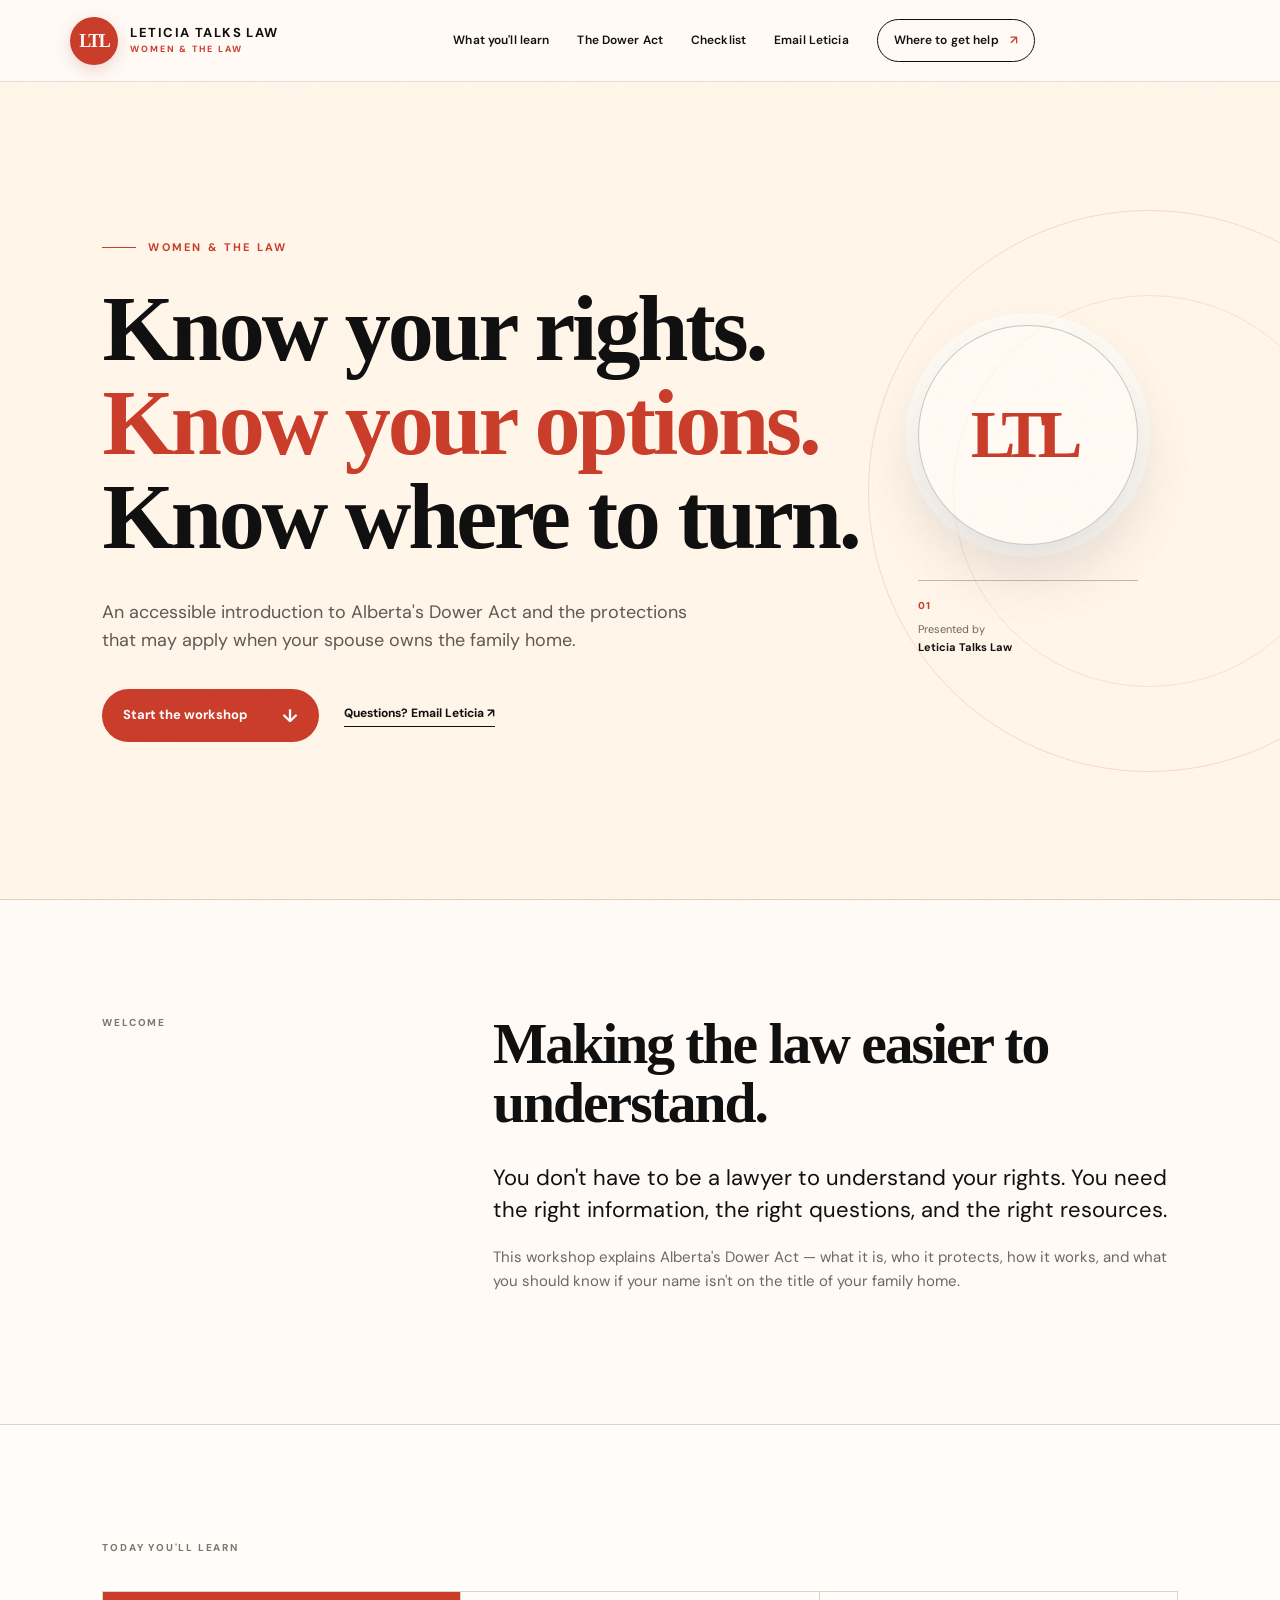
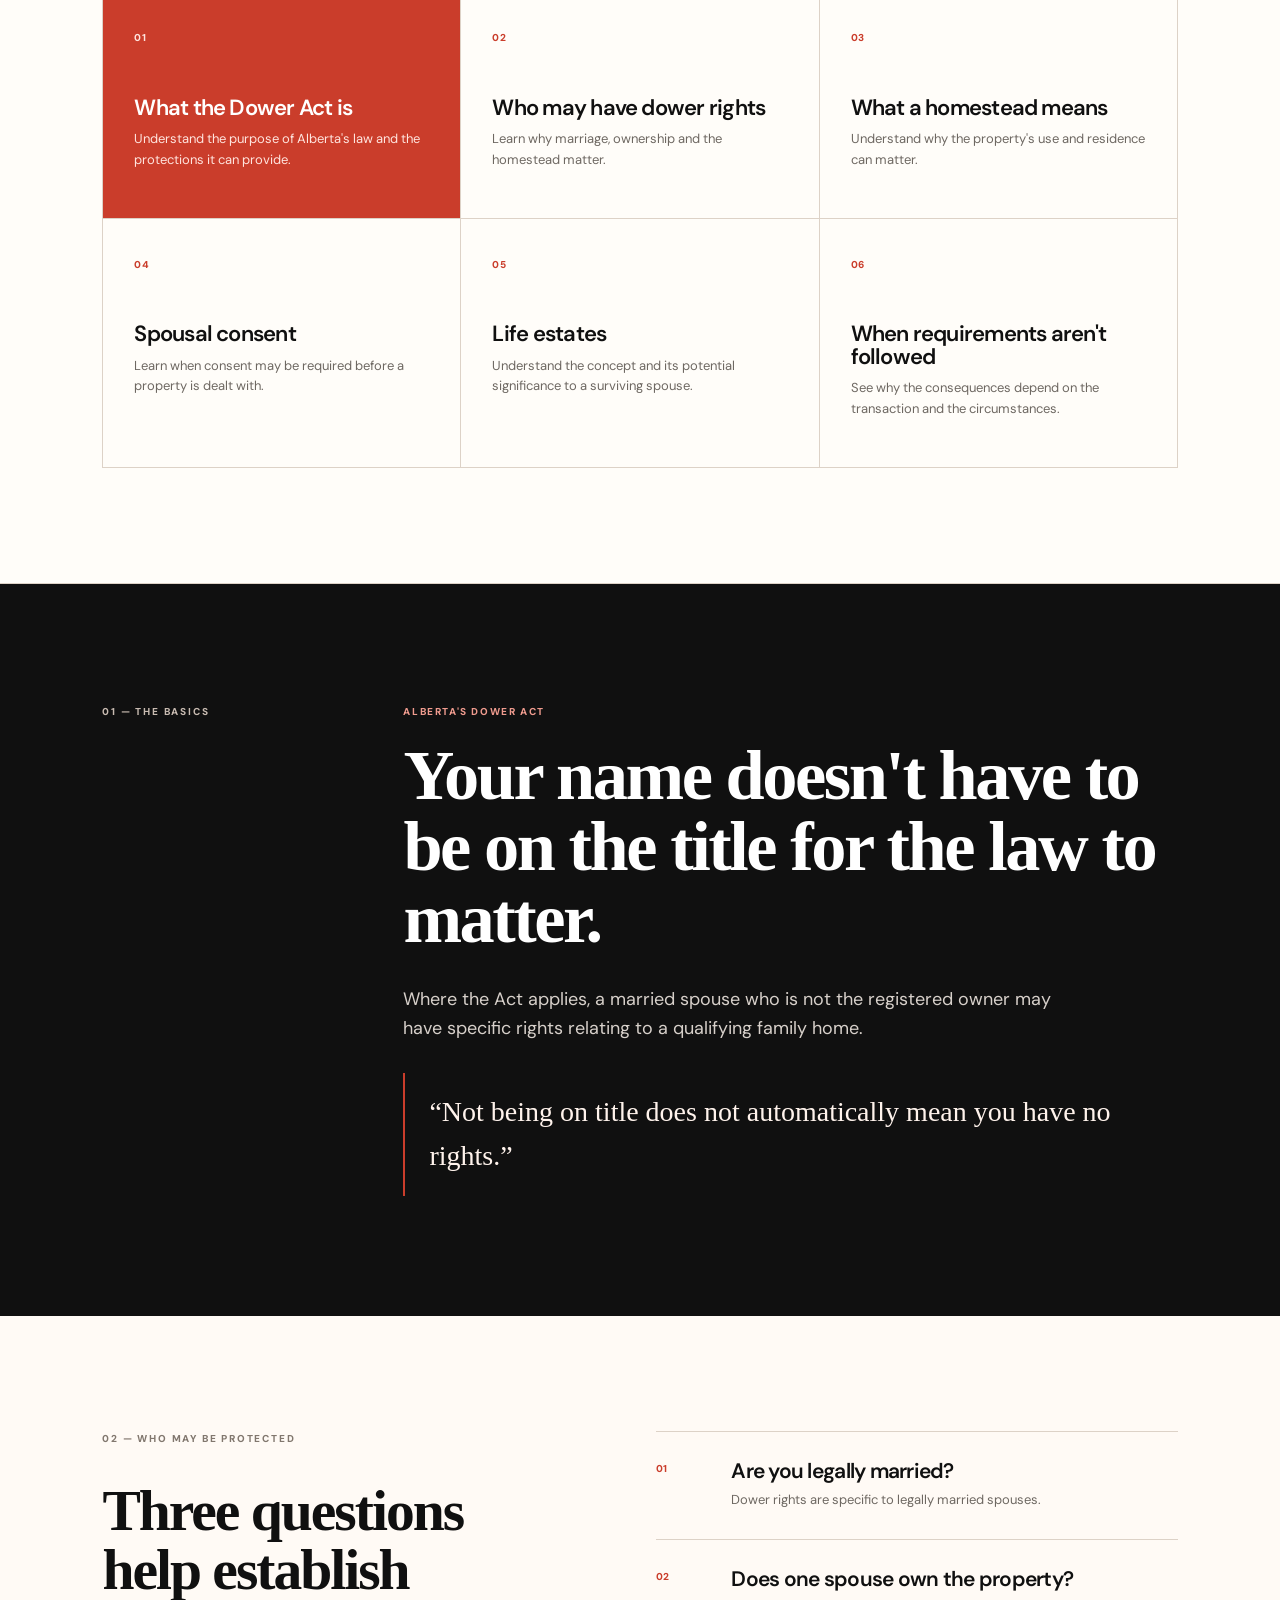
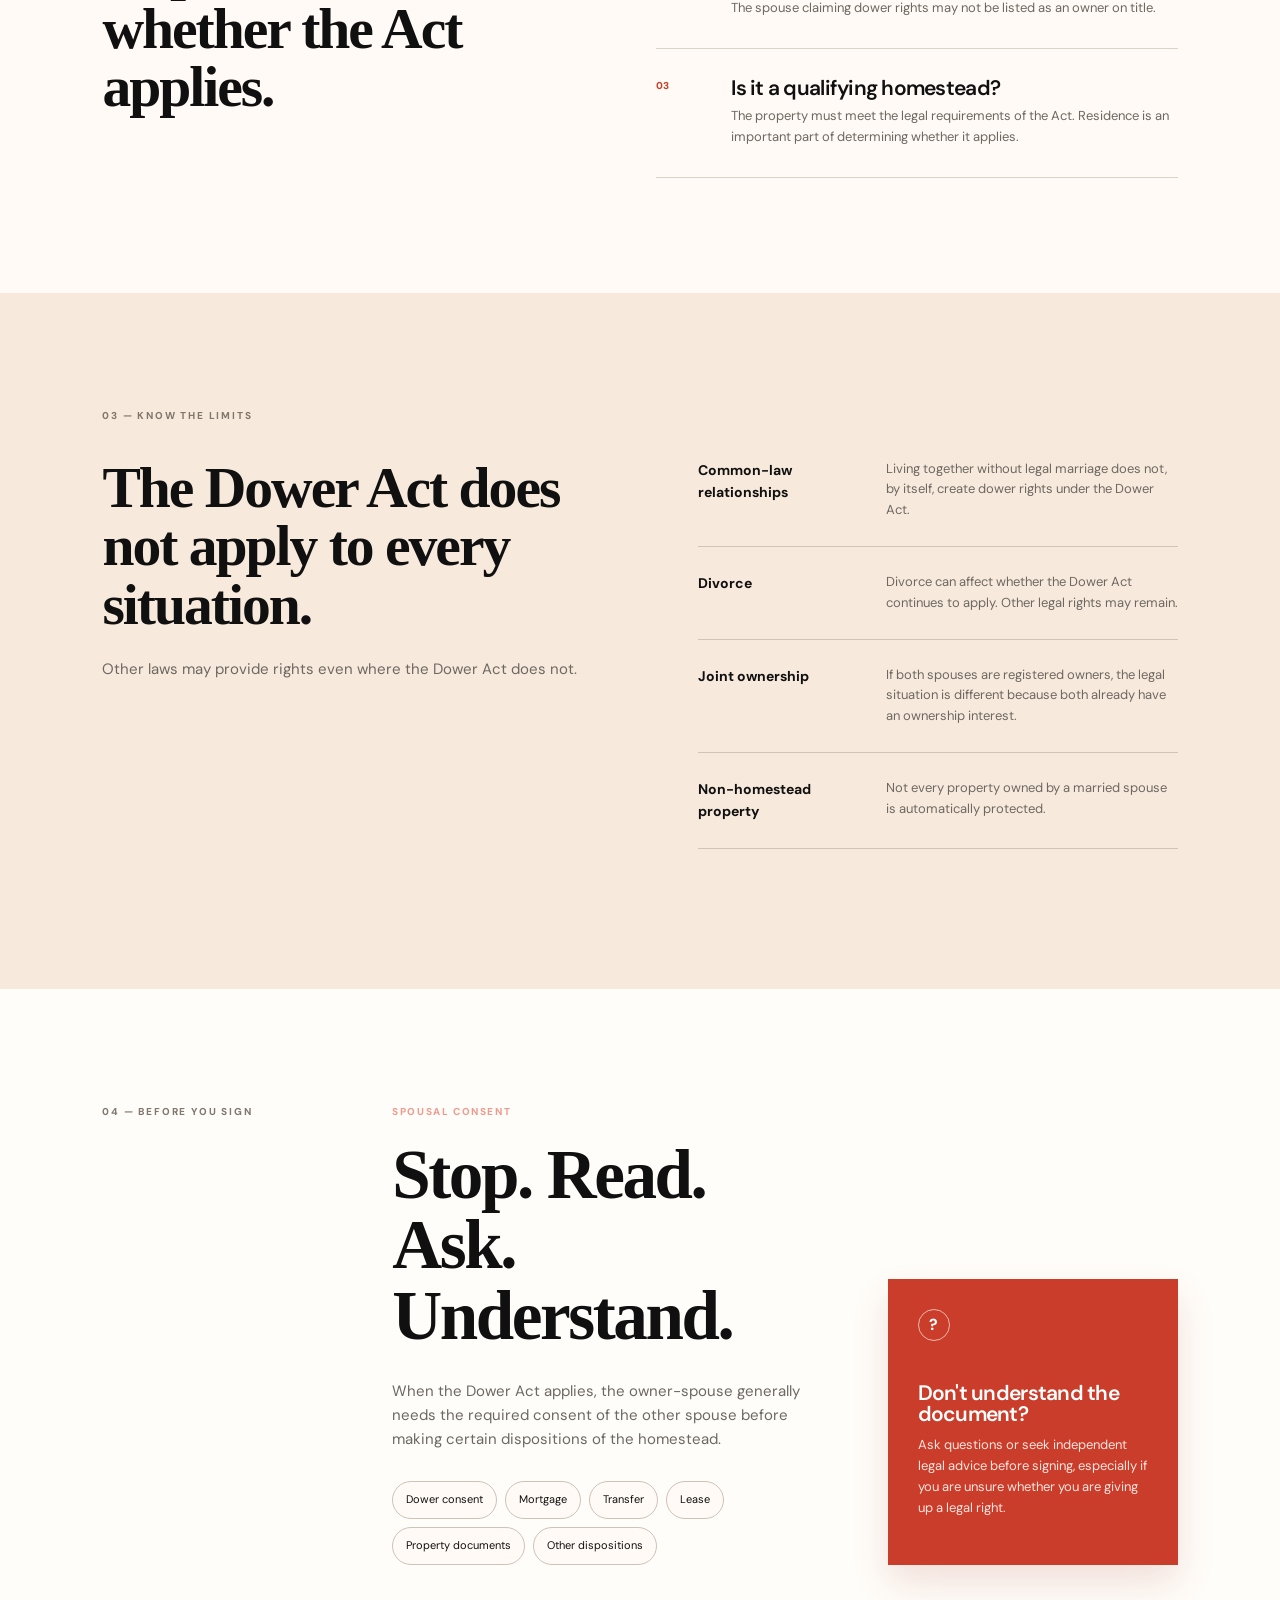
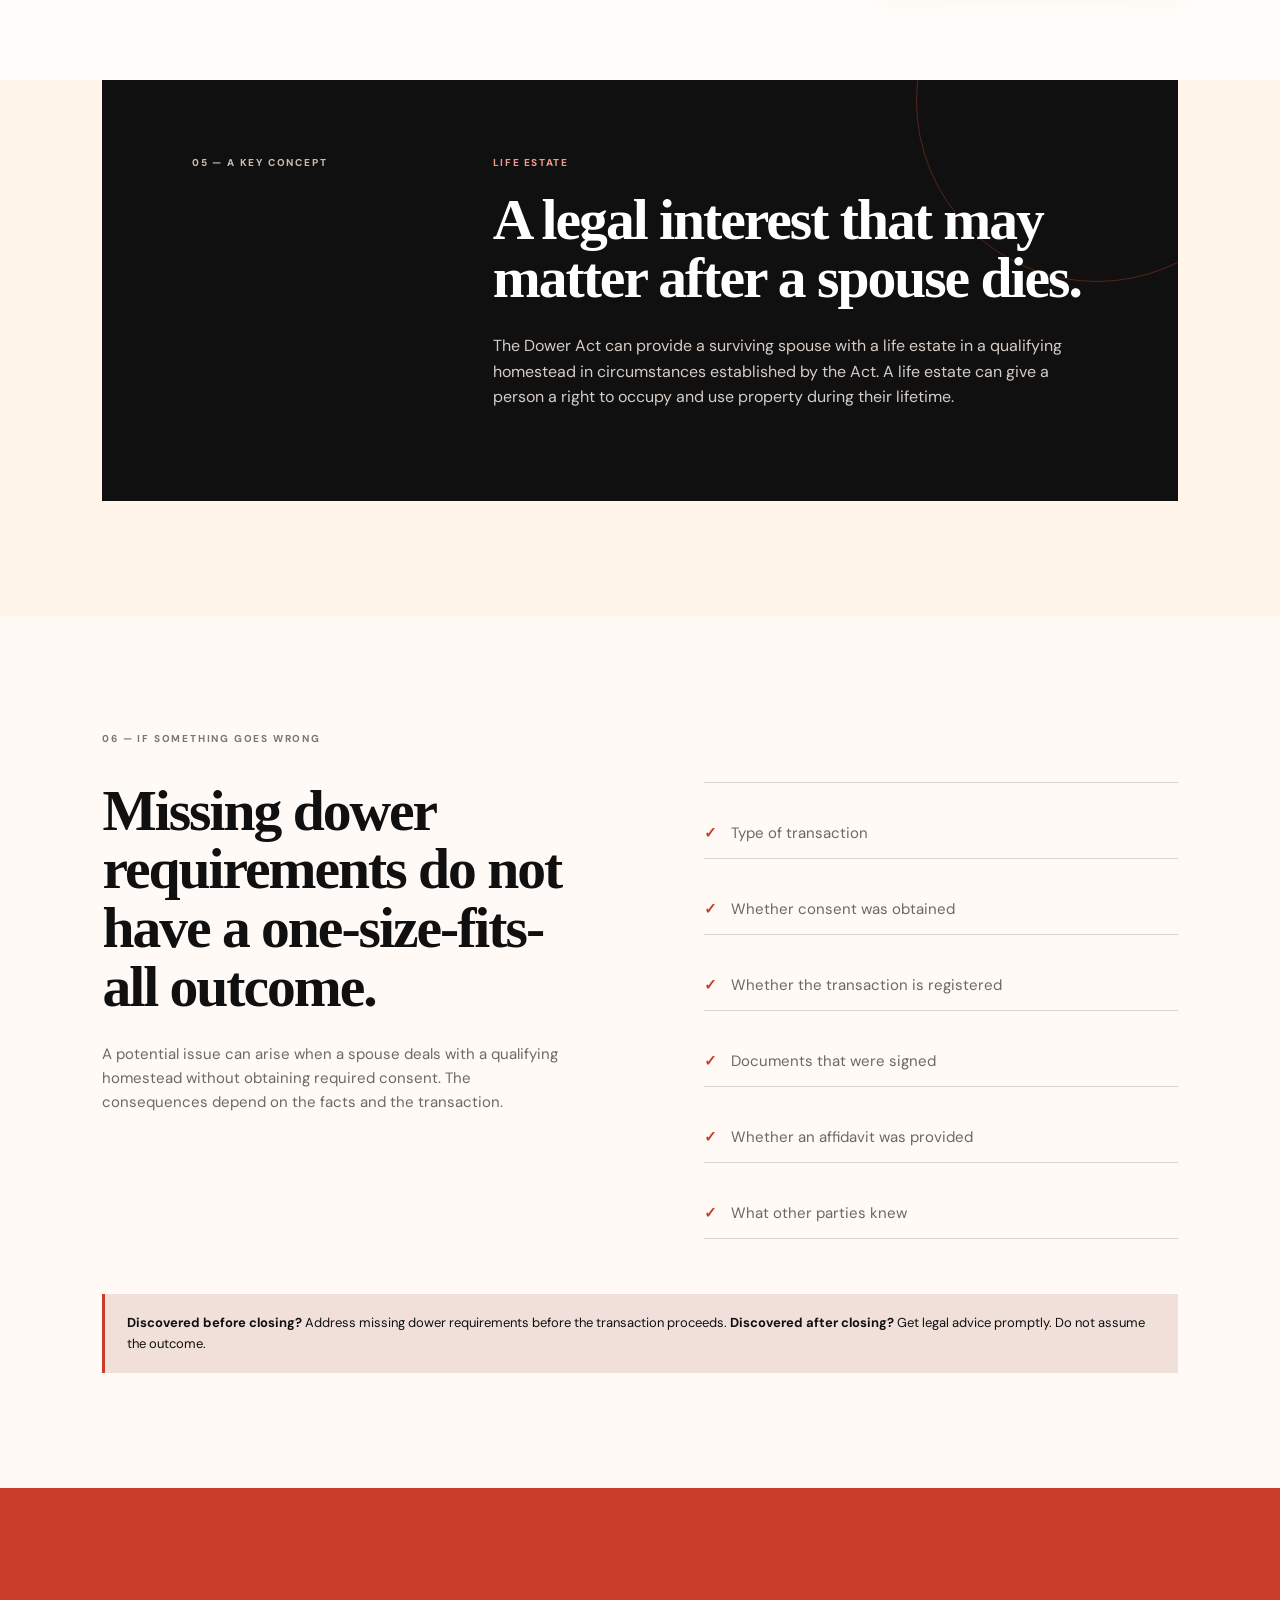
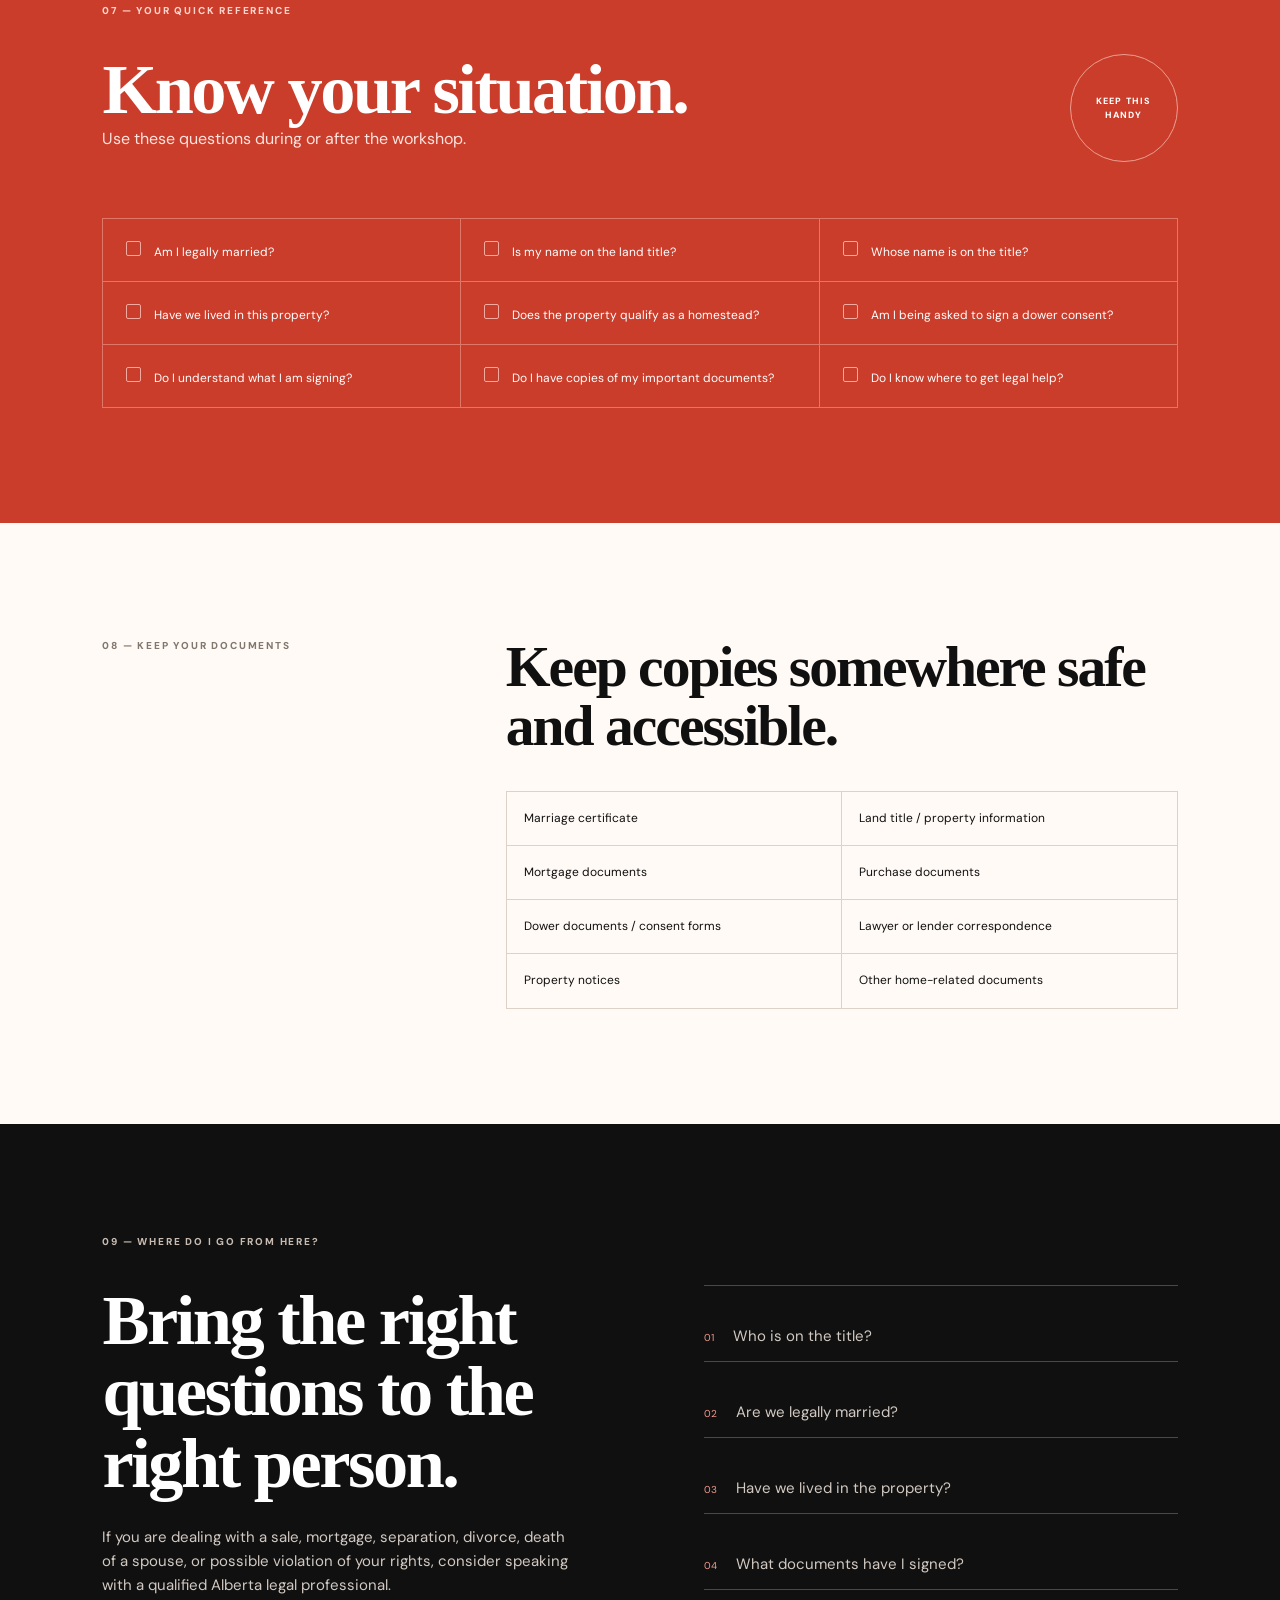
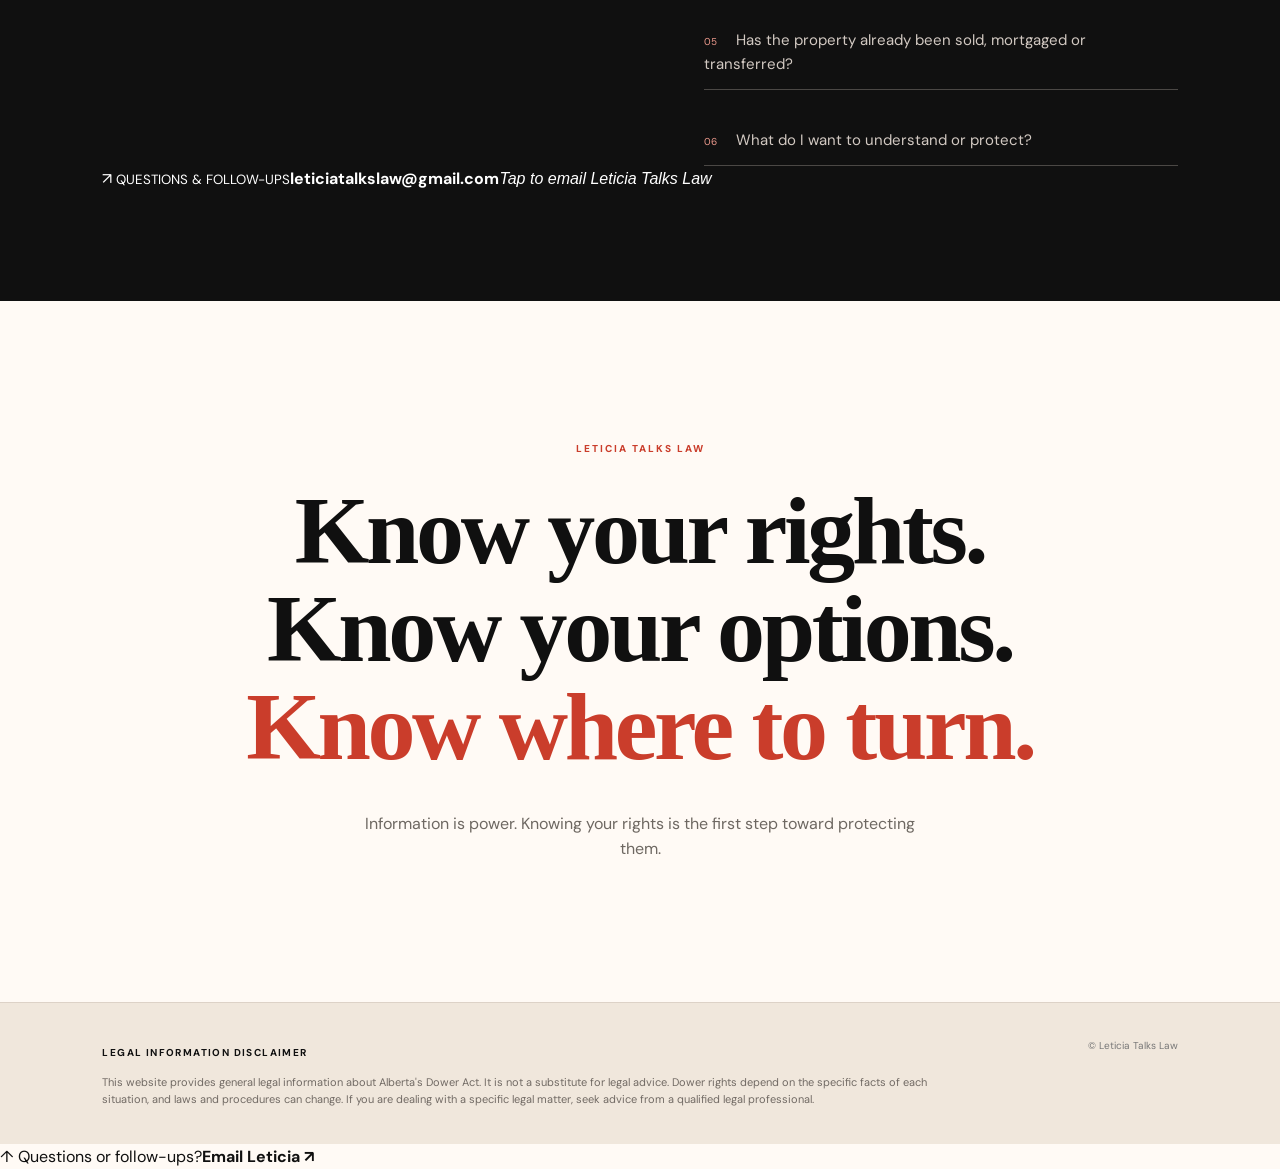
==== commit 2bc8b2ca: "Upgrade mobile UX and add contact actions" ====
--- a/index.html
+++ b/index.html
@@ -22,8 +22,10 @@
     <a href="#learn">What you'll learn</a>
     <a href="#dower">The Dower Act</a>
     <a href="#checklist">Checklist</a>
+    <a class="nav-email" href="mailto:leticiatalkslaw@gmail.com?subject=Leticia%20Talks%20Law%20Question">Email Leticia</a>
     <a class="nav-cta" href="#help">Where to get help <span>↗</span></a>
   </nav>
+  <div class="reading-progress" aria-hidden="true"><span id="reading-progress-bar"></span></div>
 </header>
 
 <main id="top">
@@ -34,7 +36,7 @@
     <p class="hero-copy">An accessible introduction to Alberta's Dower Act and the protections that may apply when your spouse owns the family home.</p>
     <div class="hero-actions">
       <a class="button button-red" href="#learn">Start the workshop <span>↓</span></a>
-      <a class="text-link" href="#disclaimer">Read the legal disclaimer</a>
+      <a class="text-link" href="mailto:leticiatalkslaw@gmail.com?subject=Leticia%20Talks%20Law%20Question">Questions? Email Leticia ↗</a>
     </div>
   </div>
   <div class="hero-brand reveal delay-2" aria-label="Leticia Talks Law">
@@ -153,6 +155,10 @@
       <div class="reveal"><h2>Bring the right questions to the right person.</h2><p>If you are dealing with a sale, mortgage, separation, divorce, death of a spouse, or possible violation of your rights, consider speaking with a qualified Alberta legal professional.</p></div>
       <div class="questions reveal delay-1"><p><span>01</span> Who is on the title?</p><p><span>02</span> Are we legally married?</p><p><span>03</span> Have we lived in the property?</p><p><span>04</span> What documents have I signed?</p><p><span>05</span> Has the property already been sold, mortgaged or transferred?</p><p><span>06</span> What do I want to understand or protect?</p></div>
     </div>
+    <a class="contact-card reveal delay-2" href="mailto:leticiatalkslaw@gmail.com?subject=Leticia%20Talks%20Law%20Question">
+      <span class="contact-icon" aria-hidden="true">↗</span>
+      <span><small>QUESTIONS &amp; FOLLOW-UPS</small><strong>leticiatalkslaw@gmail.com</strong><em>Tap to email Leticia Talks Law</em></span>
+    </a>
   </div>
 </section>
 
@@ -167,12 +173,19 @@
   <span>© Leticia Talks Law</span>
 </section>
 </main>
+
+<a class="back-top" href="#top" aria-label="Back to top">↑</a>
+<a class="mobile-contact" href="mailto:leticiatalkslaw@gmail.com?subject=Leticia%20Talks%20Law%20Question">
+  <span>Questions or follow-ups?</span><strong>Email Leticia ↗</strong>
+</a>
 
 <script>
 (function () {
   const header = document.querySelector('.site-header');
   const nav = document.querySelector('#site-nav');
   const menuButton = document.querySelector('.menu-toggle');
+  const progressBar = document.querySelector('#reading-progress-bar');
+  const backTop = document.querySelector('.back-top');
 
   function setHeaderOffset() {
     document.documentElement.style.setProperty('--header-height', header.offsetHeight + 'px');
@@ -180,6 +193,17 @@
 
   setHeaderOffset();
   window.addEventListener('resize', setHeaderOffset, { passive: true });
+
+  function updateScrollUI() {
+    const doc = document.documentElement;
+    const scrollable = doc.scrollHeight - window.innerHeight;
+    const progress = scrollable > 0 ? (window.scrollY / scrollable) * 100 : 0;
+    if (progressBar) progressBar.style.width = progress + '%';
+    if (backTop) backTop.classList.toggle('visible', window.scrollY > 500);
+    header.classList.toggle('scrolled', window.scrollY > 12);
+  }
+  updateScrollUI();
+  window.addEventListener('scroll', updateScrollUI, { passive: true });
 
   document.querySelectorAll('a[href^="#"]').forEach(function (link) {
     link.addEventListener('click', function (event) {
@@ -199,6 +223,20 @@
       menuButton.setAttribute('aria-expanded', String(isOpen));
     });
   }
+
+  document.addEventListener('click', function (event) {
+    if (!nav.contains(event.target) && !menuButton.contains(event.target)) {
+      nav.classList.remove('open');
+      menuButton.setAttribute('aria-expanded', 'false');
+    }
+  });
+
+  document.addEventListener('keydown', function (event) {
+    if (event.key === 'Escape') {
+      nav.classList.remove('open');
+      menuButton.setAttribute('aria-expanded', 'false');
+    }
+  });
 
   const revealItems = document.querySelectorAll('.reveal');
   if ('IntersectionObserver' in window) {
--- a/style.css
+++ b/style.css
@@ -1,157 +1,64 @@
 :root{
-  --red:#ca3d2b;
-  --red-dark:#9f2f22;
-  --red-soft:#f4ddd7;
-  --ink:#101010;
-  --ink-2:#1a1a1a;
-  --paper:#fffaf5;
-  --ivory:#fff5e9;
-  --cream:#f7eadc;
-  --muted:#6e6862;
-  --line:#ddd2c7;
-  --white:#fffdf9;
+  --red:#ca3d2b;--red-dark:#9f2f22;--red-soft:#f4ddd7;--ink:#101010;--ink-2:#1a1a1a;
+  --paper:#fffaf5;--ivory:#fff5e9;--cream:#f7eadc;--muted:#6e6862;--line:#ddd2c7;--white:#fffdf9;
+  --header-height:82px;
 }
 *{box-sizing:border-box}
-html{scroll-behavior:smooth}
+html{scroll-behavior:smooth;scroll-padding-top:calc(var(--header-height) + 18px)}
 body{margin:0;background:var(--paper);color:var(--ink);font-family:"DM Sans",sans-serif;line-height:1.6}
-body:before{content:"";position:fixed;inset:0;pointer-events:none;opacity:.035;background-image:url("data:image/svg+xml,%3Csvg viewBox='0 0 160 160' xmlns='http://www.w3.org/2000/svg'%3E%3Cfilter id='n'%3E%3CfeTurbulence type='fractalNoise' baseFrequency='.8' numOctaves='4' stitchTiles='stitch'/%3E%3C/filter%3E%3Crect width='100%25' height='100%25' filter='url(%23n)' opacity='.4'/%3E%3C/svg%3E");z-index:20}
-a{color:inherit;text-decoration:none}
-p{margin:0 0 1rem}
-h1,h2,h3{margin:0;font-weight:600;line-height:1.02;letter-spacing:-.035em}
-h1,h2{font-family:"Cormorant Garamond",Georgia,serif}
-.site-header{height:82px;padding:0 5.5vw;display:flex;align-items:center;justify-content:space-between;border-bottom:1px solid rgba(16,16,16,.12);background:rgba(255,250,245,.92);backdrop-filter:blur(18px);position:sticky;top:0;z-index:15}
-.brand{display:flex;align-items:center;gap:12px}
-.brand-logo{width:48px;height:48px;display:grid;place-items:center;background:var(--ink);border-radius:50%;overflow:hidden}
-.brand-logo img{width:43px;height:42px;object-fit:contain}
-.brand-copy{display:flex;flex-direction:column;line-height:1.05}
-.brand-copy strong{font-size:13px;letter-spacing:.11em}
-.brand-copy small{font-size:9px;letter-spacing:.2em;color:var(--red);font-weight:700;margin-top:5px}
+body:before{content:"";position:fixed;inset:0;pointer-events:none;opacity:.028;background-image:url("data:image/svg+xml,%3Csvg viewBox='0 0 160 160' xmlns='http://www.w3.org/2000/svg'%3E%3Cfilter id='n'%3E%3CfeTurbulence type='fractalNoise' baseFrequency='.8' numOctaves='4' stitchTiles='stitch'/%3E%3C/filter%3E%3Crect width='100%25' height='100%25' filter='url(%23n)' opacity='.4'/%3E%3C/svg%3E");z-index:20}
+a{color:inherit;text-decoration:none}p{margin:0 0 1rem}
+h1,h2,h3{margin:0;font-weight:600;line-height:1.02;letter-spacing:-.035em}h1,h2{font-family:"Cormorant Garamond",Georgia,serif}
+.anchor-target{scroll-margin-top:calc(var(--header-height) + 18px)}
+.site-header{height:82px;padding:0 5.5vw;display:flex;align-items:center;justify-content:space-between;border-bottom:1px solid rgba(16,16,16,.12);background:rgba(255,250,245,.94);backdrop-filter:blur(18px);position:sticky;top:0;z-index:50;transition:box-shadow .25s ease}
+.site-header.scrolled{box-shadow:0 8px 30px rgba(16,16,16,.08)}
+.brand{display:flex;align-items:center;gap:12px;min-width:0}
+.brand-mark{width:48px;height:48px;display:grid;place-items:center;background:var(--red);color:#fffaf5;border-radius:50%;font-family:"Cormorant Garamond",Georgia,serif;font-size:18px;font-weight:700;letter-spacing:-.08em;line-height:1;box-shadow:0 5px 16px rgba(159,47,34,.18);transition:transform .3s ease,box-shadow .3s ease}
+.brand:hover .brand-mark{transform:rotate(-6deg) scale(1.04);box-shadow:0 8px 20px rgba(159,47,34,.24)}
+.brand-copy{display:flex;flex-direction:column;line-height:1.05}.brand-copy strong{font-size:13px;letter-spacing:.11em}.brand-copy small{font-size:9px;letter-spacing:.2em;color:var(--red);font-weight:700;margin-top:5px}
 .site-header nav{display:flex;align-items:center;gap:28px;font-size:12px;font-weight:600;letter-spacing:.01em}
-.nav-cta{padding:11px 16px;border:1px solid var(--ink);border-radius:999px}
+.site-header nav>a:not(.nav-cta){position:relative;padding:8px 0}
+.site-header nav>a:not(.nav-cta):after{content:"";position:absolute;left:0;right:100%;bottom:1px;height:1px;background:var(--red);transition:right .25s ease}
+.site-header nav>a:not(.nav-cta):hover:after{right:0}
+.nav-cta{padding:11px 16px;border:1px solid var(--ink);border-radius:999px;transition:background .2s,color .2s,transform .2s}.nav-cta:hover{background:var(--ink);color:white;transform:translateY(-1px)}
 .nav-cta span{color:var(--red);margin-left:8px}
-.hero{min-height:calc(100vh - 82px);position:relative;overflow:hidden;display:grid;grid-template-columns:minmax(0,1fr) 300px;align-items:center;padding:8vh 8vw;background:var(--ivory);border-bottom:1px solid var(--line)}
-.hero:before{content:"";position:absolute;width:560px;height:560px;border:1px solid rgba(202,61,43,.16);border-radius:50%;right:-150px;top:50%;transform:translateY(-50%)}
+.menu-toggle{display:none;border:1px solid var(--ink);background:transparent;border-radius:999px;padding:8px 12px;font:600 11px "DM Sans",sans-serif}
+.hero{min-height:calc(100vh - var(--header-height));position:relative;overflow:hidden;display:grid;grid-template-columns:minmax(0,1fr) 300px;align-items:center;padding:8vh 8vw;background:var(--ivory);border-bottom:1px solid var(--line)}
+.hero:before{content:"";position:absolute;width:560px;height:560px;border:1px solid rgba(202,61,43,.16);border-radius:50%;right:-150px;top:50%;transform:translateY(-50%);animation:slowSpin 28s linear infinite}
 .hero:after{content:"";position:absolute;width:390px;height:390px;border:1px solid rgba(202,61,43,.12);border-radius:50%;right:-65px;top:50%;transform:translateY(-50%)}
-.hero-inner{max-width:930px;position:relative;z-index:2}
-.hero-kicker{display:flex;align-items:center;gap:12px;text-transform:uppercase;letter-spacing:.2em;font-size:11px;font-weight:700;color:var(--red);margin-bottom:25px}
-.hero-kicker span{width:34px;height:1px;background:var(--red)}
-.hero h1{font-size:clamp(55px,7.2vw,105px);max-width:1000px}
-.hero h1 em,.final-message h2 em{color:var(--red);font-style:normal}
-.hero-copy{font-size:18px;max-width:620px;color:#5f5954;margin:34px 0}
-.hero-actions{display:flex;align-items:center;gap:25px}
-.button{display:inline-flex;gap:34px;align-items:center;padding:16px 21px;border-radius:999px;font-size:13px;font-weight:700;transition:transform .2s,box-shadow .2s}
-.button:hover{transform:translateY(-2px);box-shadow:0 10px 25px rgba(159,47,34,.18)}
-.button-red{background:var(--red);color:white}
-.button-red span{font-size:18px;line-height:0}
-.text-link{font-size:12px;font-weight:700;border-bottom:1px solid var(--ink);padding-bottom:3px}
-.hero-logo-panel{position:relative;z-index:3;display:flex;align-items:center;flex-direction:column}
-.hero-logo-ring{width:220px;height:220px;border-radius:50%;display:grid;place-items:center;background:var(--ink);box-shadow:0 28px 60px rgba(16,16,16,.18),0 0 0 12px rgba(255,255,255,.55);transform:rotate(-1deg)}
-.hero-logo-ring img{width:190px;height:184px;object-fit:contain}
-.hero-note{width:220px;border-top:1px solid rgba(16,16,16,.25);padding-top:16px;margin-top:35px;color:#6d6761;font-size:11px}
-.hero-note span{color:var(--red);font-size:10px;font-weight:800;letter-spacing:.1em}
-.hero-note p{margin:7px 0 0}.hero-note strong{color:var(--ink)}
-.section{padding:115px 8vw}
-.section-label{text-transform:uppercase;letter-spacing:.18em;font-size:10px;font-weight:800;color:#81776e;margin-bottom:35px}
-.intro{display:grid;grid-template-columns:28% 1fr;gap:7vw}
-.intro h2{font-size:clamp(43px,4.5vw,70px);max-width:760px}
-.lead{font-size:22px;line-height:1.42;max-width:800px;margin:30px 0 20px}
-.intro p:not(.lead){max-width:700px;color:var(--muted);font-size:15px}
-.learn{background:var(--white);border-top:1px solid var(--line);border-bottom:1px solid var(--line)}
-.learn-grid{display:grid;grid-template-columns:repeat(3,1fr);border-top:1px solid var(--line);border-left:1px solid var(--line)}
-.learn-card{position:relative;padding:31px;min-height:218px;border-right:1px solid var(--line);border-bottom:1px solid var(--line);transition:background .2s,transform .2s}
-.learn-card:hover{background:#fff7f0;transform:translateY(-2px)}
-.learn-card span{font-size:10px;font-weight:800;color:var(--red);letter-spacing:.08em}
-.learn-card h3{font-size:22px;margin:48px 0 10px}
-.learn-card p{font-size:13px;color:var(--muted);max-width:300px}
-.learn-card.featured{background:var(--red);color:white}
-.learn-card.featured:hover{background:var(--red-dark)}
-.learn-card.featured span,.learn-card.featured p{color:#ffe4de}
-.dark-section{background:var(--ink);color:white}
-.dark-inner{padding-top:120px;padding-bottom:120px;display:grid;grid-template-columns:28% 1fr}
-.section-label.light{color:#c8bbb1}
-.dark-content{max-width:850px}.dark-content .kicker,.consent-main .kicker,.life-card .kicker{color:#ef9b8e;margin-bottom:20px}
-.kicker{text-transform:uppercase;letter-spacing:.16em;font-size:10px;font-weight:800}
-.dark-content h2{font-size:clamp(45px,5.5vw,80px)}
-.dark-content>p:not(.kicker):not(.quote){font-size:18px;color:#d7d0ca;max-width:680px;margin:30px 0}
-.quote{border-left:2px solid var(--red);padding:17px 0 17px 24px;font-family:"Cormorant Garamond",Georgia,serif;font-size:28px;max-width:720px;color:#fff3ec}
-.two-col{display:grid;grid-template-columns:42% 1fr;gap:8vw}
-.two-col h2{font-size:clamp(42px,4.5vw,66px)}
-.stack{border-top:1px solid var(--line)}
-.number-row{display:grid;grid-template-columns:55px 1fr;gap:20px;padding:29px 0;border-bottom:1px solid var(--line)}
-.number-row>span{font-size:10px;font-weight:800;color:var(--red)}
-.number-row h3{font-size:21px;margin-bottom:7px}
-.number-row p{color:var(--muted);font-size:13px;margin:0}
-.contrast{background:var(--cream)}
-.contrast-grid{display:grid;grid-template-columns:1fr 1fr;gap:9vw}
-.contrast h2{font-size:clamp(42px,4.5vw,66px)}
-.contrast-grid>div>p{color:var(--muted);margin-top:22px;font-size:15px}
-.limit-list>div{padding:0 0 25px;margin-bottom:25px;border-bottom:1px solid #d1c4b7;display:grid;grid-template-columns:35% 1fr;gap:20px}
-.limit-list strong{font-size:14px}.limit-list span{font-size:13px;color:var(--muted)}
-.consent{display:grid;grid-template-columns:21% 1fr 290px;gap:5vw;background:var(--white)}
-.consent-main h2{font-size:clamp(48px,5.4vw,78px)}
-.consent-main>p:not(.kicker){max-width:700px;color:var(--muted);margin:28px 0;font-size:15px}
-.document-grid{display:flex;flex-wrap:wrap;gap:8px;margin-top:30px}
-.document-grid span{border:1px solid #cfc2b7;padding:9px 13px;border-radius:999px;font-size:11px;background:#fffaf5}
-.advice-box{align-self:end;background:var(--red);color:white;padding:30px;box-shadow:0 18px 35px rgba(159,47,34,.14)}
-.box-icon{display:grid;place-items:center;width:32px;height:32px;border:1px solid #f3b6aa;border-radius:50%;margin-bottom:42px;font-weight:700}
-.advice-box h3{font-size:21px;margin-bottom:10px}.advice-box p{font-size:13px;color:#ffe5df}
-.life-estate{background:var(--ivory);padding-top:0;padding-bottom:115px}
-.life-card{background:var(--ink);color:white;padding:75px 7vw;display:grid;grid-template-columns:25% 1fr;gap:6vw;position:relative;overflow:hidden}
-.life-card:after{content:"";position:absolute;width:360px;height:360px;border:1px solid rgba(202,61,43,.4);border-radius:50%;right:-100px;top:-160px}
-.life-card h2{font-size:clamp(42px,4.5vw,66px);max-width:760px;position:relative;z-index:1}
-.life-card p:last-child{color:#d5ccc6;max-width:700px;margin-top:25px;position:relative;z-index:1}
-.violation-grid{display:grid;grid-template-columns:1fr 1fr;gap:10vw}
-.violation h2{font-size:clamp(42px,4.5vw,66px)}
-.violation-grid>div>p{color:var(--muted);max-width:650px;margin-top:25px;font-size:15px}
-.fact-list{border-top:1px solid var(--line)}
-.fact-list p{margin:0;padding:13px 0;border-bottom:1px solid var(--line);font-size:13px}
-.fact-list span{color:var(--red);font-weight:800;margin-right:10px}
-.warning{margin-top:55px;background:#f1dfd9;border-left:3px solid var(--red);padding:19px 22px;font-size:13px}
-.checklist{background:var(--red);color:white}
-.checklist .section-label{color:#ffd4cc}
-.checklist-header{display:flex;justify-content:space-between;align-items:flex-start;margin-bottom:50px}
-.checklist h2{font-size:clamp(48px,5.5vw,76px)}
-.checklist-header p{color:#ffe3de}
-.checklist-badge{border:1px solid #ed9e91;border-radius:50%;width:108px;height:108px;display:grid;place-items:center;text-align:center;font-size:9px;letter-spacing:.13em;font-weight:800;flex:0 0 auto}
-.checks{display:grid;grid-template-columns:repeat(3,1fr);border-top:1px solid #df7668;border-left:1px solid #df7668}
-.checks label{padding:19px;border-right:1px solid #df7668;border-bottom:1px solid #df7668;font-size:12px;cursor:pointer}
-.checks input{appearance:none;width:15px;height:15px;border:1px solid #f2aaa0;border-radius:2px;vertical-align:-3px;margin-right:10px}
-.checks input:checked{background:#fff7f0;border-color:#fff7f0}.checks input:checked:after{content:"✓";display:block;color:var(--red);text-align:center;font-weight:800;line-height:13px}
-.documents{display:grid;grid-template-columns:28% 1fr;gap:8vw}
-.documents h2{font-size:clamp(42px,4.5vw,66px);max-width:650px}
-.doc-list{display:grid;grid-template-columns:1fr 1fr;margin-top:35px;border-top:1px solid var(--line);border-left:1px solid var(--line)}
-.doc-list span{padding:17px;border-right:1px solid var(--line);border-bottom:1px solid var(--line);font-size:12px}
-.help-section{background:var(--ink);color:white}
-.help-inner{padding-top:110px;padding-bottom:110px}
-.help-grid{display:grid;grid-template-columns:1fr 1fr;gap:10vw}
-.help-grid h2{font-size:clamp(45px,5.5vw,76px)}
-.help-grid>div>p{color:#d2c9c2;max-width:600px;margin-top:25px;font-size:15px}
-.questions{border-top:1px solid #4b4845}.questions p{border-bottom:1px solid #4b4845;margin:0;padding:13px 0;font-size:12px}.questions span{color:#ef9b8e;margin-right:15px;font-size:10px}
-.final-message{text-align:center;padding-top:140px;padding-bottom:140px}
-.final-message h2{font-size:clamp(55px,7.5vw,105px)}
-.final-message>p:last-child{max-width:560px;margin:35px auto 0;color:var(--muted);font-size:16px}
-.disclaimer{border-top:1px solid var(--line);padding:35px 8vw;display:flex;justify-content:space-between;gap:50px;background:#f0e7dc}
-.disclaimer>div{max-width:850px}.disclaimer strong{font-size:10px;text-transform:uppercase;letter-spacing:.14em}.disclaimer p{font-size:11px;color:#716a64;margin:10px 0 0}.disclaimer>span{font-size:10px;color:#777}
-.site-header a:focus-visible,.button:focus-visible,.text-link:focus-visible,input:focus-visible{outline:2px solid var(--red);outline-offset:4px}
+.hero-inner{max-width:930px;position:relative;z-index:2}.hero-kicker{display:flex;align-items:center;gap:12px;text-transform:uppercase;letter-spacing:.2em;font-size:11px;font-weight:700;color:var(--red);margin-bottom:25px}.hero-kicker span{width:34px;height:1px;background:var(--red);transform-origin:left;animation:lineIn .8s ease .2s both}
+.hero h1{font-size:clamp(55px,7.2vw,105px);max-width:1000px}.hero h1 em,.final-message h2 em{color:var(--red);font-style:normal}
+.hero-copy{font-size:18px;max-width:620px;color:#5f5954;margin:34px 0}.hero-actions{display:flex;align-items:center;gap:25px}
+.button{display:inline-flex;gap:34px;align-items:center;padding:16px 21px;border-radius:999px;font-size:13px;font-weight:700;transition:transform .2s,box-shadow .2s}.button:hover{transform:translateY(-2px);box-shadow:0 10px 25px rgba(159,47,34,.18)}.button-red{background:var(--red);color:white}.button-red span{font-size:18px;line-height:0}.text-link{font-size:12px;font-weight:700;border-bottom:1px solid var(--ink);padding-bottom:3px;transition:color .2s,border-color .2s}.text-link:hover{color:var(--red);border-color:var(--red)}
+.hero-brand{position:relative;z-index:3;display:flex;align-items:center;flex-direction:column}.hero-monogram{width:220px;height:220px;border:1px solid rgba(16,16,16,.22);border-radius:50%;display:grid;place-items:center;background:rgba(255,253,249,.62);font-family:"Cormorant Garamond",Georgia,serif;font-size:67px;font-weight:700;letter-spacing:-.12em;padding-right:10px;color:var(--red);box-shadow:0 28px 60px rgba(16,16,16,.12),0 0 0 12px rgba(255,255,255,.55);animation:float 6s ease-in-out infinite}
+.hero-note{width:220px;border-top:1px solid rgba(16,16,16,.25);padding-top:16px;margin-top:35px;color:#6d6761;font-size:11px}.hero-note span{color:var(--red);font-size:10px;font-weight:800;letter-spacing:.1em}.hero-note p{margin:7px 0 0}.hero-note strong{color:var(--ink)}
+.section{padding:115px 8vw}.section-label{text-transform:uppercase;letter-spacing:.18em;font-size:10px;font-weight:800;color:#81776e;margin-bottom:35px}
+.intro{display:grid;grid-template-columns:28% 1fr;gap:7vw}.intro h2{font-size:clamp(43px,4.5vw,70px);max-width:760px}.lead{font-size:22px;line-height:1.42;max-width:800px;margin:30px 0 20px}.intro p:not(.lead){max-width:700px;color:var(--muted);font-size:15px}
+.learn{background:var(--white);border-top:1px solid var(--line);border-bottom:1px solid var(--line)}.learn-grid{display:grid;grid-template-columns:repeat(3,1fr);border-top:1px solid var(--line);border-left:1px solid var(--line)}
+.learn-card{position:relative;padding:31px;min-height:218px;border-right:1px solid var(--line);border-bottom:1px solid var(--line);transition:background .25s,transform .25s,box-shadow .25s}.learn-card:hover{background:#fff7f0;transform:translateY(-4px);box-shadow:0 16px 30px rgba(16,16,16,.06)}.learn-card span{font-size:10px;font-weight:800;color:var(--red);letter-spacing:.08em}.learn-card h3{font-size:22px;margin:48px 0 10px}.learn-card p{font-size:13px;color:var(--muted);max-width:300px}.learn-card.featured{background:var(--red);color:white}.learn-card.featured:hover{background:var(--red-dark)}.learn-card.featured span,.learn-card.featured p{color:#ffe4de}
+.dark-section{background:var(--ink);color:white}.dark-inner{padding-top:120px;padding-bottom:120px;display:grid;grid-template-columns:28% 1fr}.section-label.light{color:#c8bbb1}.dark-content{max-width:850px}.dark-content .kicker,.consent-main .kicker,.life-card .kicker{color:#ef9b8e;margin-bottom:20px}.kicker{text-transform:uppercase;letter-spacing:.16em;font-size:10px;font-weight:800}.dark-content h2{font-size:clamp(45px,5.5vw,80px)}.dark-content>p:not(.kicker):not(.quote){font-size:18px;color:#d7d0ca;max-width:680px;margin:30px 0}.quote{border-left:2px solid var(--red);padding:17px 0 17px 24px;font-family:"Cormorant Garamond",Georgia,serif;font-size:28px;max-width:720px;color:#fff3ec}
+.two-col{display:grid;grid-template-columns:42% 1fr;gap:8vw}.two-col h2{font-size:clamp(42px,4.5vw,66px)}.stack{border-top:1px solid var(--line)}.number-row{display:grid;grid-template-columns:55px 1fr;gap:20px;padding:29px 0;border-bottom:1px solid var(--line);transition:padding-left .25s ease}.number-row:hover{padding-left:8px}.number-row>span{font-size:10px;font-weight:800;color:var(--red)}.number-row h3{font-size:21px;margin-bottom:7px}.number-row p{color:var(--muted);font-size:13px;margin:0}
+.contrast{background:var(--cream)}.contrast-grid{display:grid;grid-template-columns:1fr 1fr;gap:9vw}.contrast h2{font-size:clamp(42px,4.5vw,66px)}.contrast-grid>div>p{color:var(--muted);margin-top:22px;font-size:15px}.limit-list>div{padding:0 0 25px;margin-bottom:25px;border-bottom:1px solid #d1c4b7;display:grid;grid-template-columns:35% 1fr;gap:20px;transition:transform .2s ease}.limit-list>div:hover{transform:translateX(5px)}.limit-list strong{font-size:14px}.limit-list span{font-size:13px;color:var(--muted)}
+.consent{display:grid;grid-template-columns:21% 1fr 290px;gap:5vw;background:var(--white)}.consent-main h2{font-size:clamp(48px,5.4vw,78px)}.consent-main>p:not(.kicker){max-width:700px;color:var(--muted);margin:28px 0;font-size:15px}.document-grid{display:flex;flex-wrap:wrap;gap:8px;margin-top:30px}.document-grid span{border:1px solid #cfc2b7;padding:9px 13px;border-radius:999px;font-size:11px;background:#fffaf5;transition:background .2s,color .2s,border-color .2s}.document-grid span:hover{background:var(--red);border-color:var(--red);color:white}
+.advice-box{align-self:end;background:var(--red);color:white;padding:30px;box-shadow:0 18px 35px rgba(159,47,34,.14);transition:transform .25s,box-shadow .25s}.advice-box:hover{transform:translateY(-5px);box-shadow:0 24px 45px rgba(159,47,34,.2)}.box-icon{display:grid;place-items:center;width:32px;height:32px;border:1px solid #f3b6aa;border-radius:50%;margin-bottom:42px;font-weight:700}.advice-box h3{font-size:21px;margin-bottom:10px}.advice-box p{font-size:13px;color:#ffe5df}
+.life-estate{background:var(--ivory);padding-top:0;padding-bottom:115px}.life-card{background:var(--ink);color:white;padding:75px 7vw;display:grid;grid-template-columns:25% 1fr;gap:6vw;position:relative;overflow:hidden}.life-card:after{content:"";position:absolute;width:360px;height:360px;border:1px solid rgba(202,61,43,.4);border-radius:50%;right:-100px;top:-160px;animation:slowSpin 24s linear infinite}.life-card h2{font-size:clamp(42px,4.5vw,66px);max-width:760px;position:relative;z-index:1}.life-card p:last-child{color:#d5ccc6;max-width:700px;margin-top:25px;position:relative;z-index:1}
+.violation-grid{display:grid;grid-template-columns:1fr 1fr;gap:10vw}.violation h2{font-size:clamp(42px,4.5vw,66px)}.violation-grid>div>p{color:var(--muted);max-width:650px;margin-top:25px;font-size:15px}.fact-list{border-top:1px solid var(--line)}.fact-list p{margin:0;padding:13px 0;border-bottom:1px solid var(--line);font-size:13px;transition:padding-left .2s}.fact-list p:hover{padding-left:7px}.fact-list span{color:var(--red);font-weight:800;margin-right:10px}.warning{margin-top:55px;background:#f1dfd9;border-left:3px solid var(--red);padding:19px 22px;font-size:13px}
+.checklist{background:var(--red);color:white}.checklist .section-label{color:#ffd4cc}.checklist-header{display:flex;justify-content:space-between;align-items:flex-start;margin-bottom:50px}.checklist h2{font-size:clamp(48px,5.5vw,76px)}.checklist-header p{color:#ffe3de}.checklist-badge{border:1px solid #ed9e91;border-radius:50%;width:108px;height:108px;display:grid;place-items:center;text-align:center;font-size:9px;letter-spacing:.13em;font-weight:800;flex:0 0 auto;animation:pulse 4s ease-in-out infinite}.checks{display:grid;grid-template-columns:repeat(3,1fr);border-top:1px solid #df7668;border-left:1px solid #df7668}.checks label{padding:19px;border-right:1px solid #df7668;border-bottom:1px solid #df7668;font-size:12px;cursor:pointer;transition:background .2s,padding-left .2s}.checks label:hover{background:rgba(255,255,255,.06);padding-left:23px}.checks label.checked{background:#fff4ef;color:var(--ink)}.checks input{appearance:none;width:15px;height:15px;border:1px solid #f2aaa0;border-radius:2px;vertical-align:-3px;margin-right:10px;transition:transform .15s}.checks input:active{transform:scale(.88)}.checks input:checked{background:#fff7f0;border-color:#fff7f0}.checks input:checked:after{content:"✓";display:block;color:var(--red);text-align:center;font-weight:800;line-height:13px}
+.documents{display:grid;grid-template-columns:28% 1fr;gap:8vw}.documents h2{font-size:clamp(42px,4.5vw,66px);max-width:650px}.doc-list{display:grid;grid-template-columns:1fr 1fr;margin-top:35px;border-top:1px solid var(--line);border-left:1px solid var(--line)}.doc-list span{padding:17px;border-right:1px solid var(--line);border-bottom:1px solid var(--line);font-size:12px;transition:background .2s,padding-left .2s}.doc-list span:hover{background:#fff2e9;padding-left:21px}
+.help-section{background:var(--ink);color:white}.help-inner{padding-top:110px;padding-bottom:110px}.help-grid{display:grid;grid-template-columns:1fr 1fr;gap:10vw}.help-grid h2{font-size:clamp(45px,5.5vw,76px)}.help-grid>div>p{color:#d2c9c2;max-width:600px;margin-top:25px;font-size:15px}.questions{border-top:1px solid #4b4845}.questions p{border-bottom:1px solid #4b4845;margin:0;padding:13px 0;font-size:12px;transition:padding-left .2s}.questions p:hover{padding-left:7px}.questions span{color:#ef9b8e;margin-right:15px;font-size:10px}
+.final-message{text-align:center;padding-top:140px;padding-bottom:140px}.final-message h2{font-size:clamp(55px,7.5vw,105px)}.final-message>p:last-child{max-width:560px;margin:35px auto 0;color:var(--muted);font-size:16px}.eyebrow{text-transform:uppercase;letter-spacing:.2em;font-size:10px;font-weight:800;color:var(--red);margin-bottom:25px}
+.disclaimer{border-top:1px solid var(--line);padding:35px 8vw;display:flex;justify-content:space-between;gap:50px;background:#f0e7dc}.disclaimer>div{max-width:850px}.disclaimer strong{font-size:10px;text-transform:uppercase;letter-spacing:.14em}.disclaimer p{font-size:11px;color:#716a64;margin:10px 0 0}.disclaimer>span{font-size:10px;color:#777}
+.reveal{opacity:0;transform:translateY(22px);transition:opacity .7s cubic-bezier(.22,1,.36,1),transform .7s cubic-bezier(.22,1,.36,1)}.reveal.is-visible{opacity:1;transform:none}.delay-1{transition-delay:.1s}.delay-2{transition-delay:.2s}
+.site-header a:focus-visible,.button:focus-visible,.text-link:focus-visible,input:focus-visible,.menu-toggle:focus-visible{outline:2px solid var(--red);outline-offset:4px}
+@keyframes float{0%,100%{transform:translateY(0)}50%{transform:translateY(-8px)}}@keyframes pulse{0%,100%{transform:scale(1)}50%{transform:scale(1.035)}}@keyframes lineIn{from{transform:scaleX(0);opacity:0}to{transform:scaleX(1);opacity:1}}@keyframes slowSpin{to{transform:translateY(-50%) rotate(360deg)}}
+@media(prefers-reduced-motion:reduce){*,*:before,*:after{scroll-behavior:auto!important;animation:none!important;transition:none!important}.reveal{opacity:1;transform:none}}
 @media(max-width:950px){
-  .site-header nav a:not(.nav-cta){display:none}
-  .hero{grid-template-columns:1fr;min-height:auto;padding:80px 7vw 70px}
-  .hero-logo-panel{display:none}
-  .hero:before,.hero:after{right:-230px}
-  .section,.help-inner{padding:80px 7vw}
-  .intro,.two-col,.documents,.dark-inner,.life-card{grid-template-columns:1fr;gap:35px}
-  .learn-grid{grid-template-columns:1fr 1fr}
-  .consent{grid-template-columns:1fr;gap:35px}.advice-box{max-width:500px}
-  .contrast-grid,.violation-grid,.help-grid{grid-template-columns:1fr;gap:50px}
-  .checks{grid-template-columns:1fr 1fr}
+  .site-header nav{display:none}.menu-toggle{display:block}.site-header nav.open{position:absolute;top:calc(100% + 1px);left:0;right:0;display:flex;flex-direction:column;align-items:stretch;gap:0;padding:12px 7vw 18px;background:rgba(255,250,245,.98);border-bottom:1px solid var(--line);box-shadow:0 14px 30px rgba(16,16,16,.08)}.site-header nav.open>a{padding:13px 0}.site-header nav.open .nav-cta{text-align:center;margin-top:7px}
+  .hero{grid-template-columns:1fr;min-height:auto;padding:80px 7vw 70px}.hero-brand{display:none}.hero:before,.hero:after{right:-230px}.section,.help-inner{padding:80px 7vw}.intro,.two-col,.documents,.dark-inner,.life-card{grid-template-columns:1fr;gap:35px}.learn-grid{grid-template-columns:1fr 1fr}.consent{grid-template-columns:1fr;gap:35px}.advice-box{max-width:500px}.contrast-grid,.violation-grid,.help-grid{grid-template-columns:1fr;gap:50px}.checks{grid-template-columns:1fr 1fr}
 }
 @media(max-width:600px){
-  .site-header{height:68px;padding:0 5vw}.brand-logo{width:42px;height:42px}.brand-logo img{width:38px;height:37px}
-  .brand-copy strong{font-size:11px}.brand-copy small{font-size:8px}.nav-cta{padding:8px 11px;font-size:10px}
+  .site-header{height:68px;padding:0 5vw}.brand-mark{width:42px;height:42px;font-size:16px}.brand-copy strong{font-size:11px}.brand-copy small{font-size:8px}.menu-toggle{font-size:10px}
   .hero{padding:65px 7vw 58px}.hero h1{font-size:51px}.hero-copy{font-size:16px}.hero-actions{align-items:flex-start;flex-direction:column;gap:18px}
-  .learn-grid,.checks{grid-template-columns:1fr}.learn-card{min-height:180px}.learn-card h3{margin-top:35px}
-  .checklist-header{gap:25px}.checklist-badge{width:82px;height:82px}
-  .limit-list>div{grid-template-columns:1fr;gap:5px}.document-grid span{font-size:10px}
-  .doc-list{grid-template-columns:1fr}.disclaimer{padding:30px 7vw;display:block}.disclaimer>span{display:block;margin-top:20px}
-  .life-card{padding:50px 7vw}.section-label{margin-bottom:25px}
+  .learn-grid,.checks{grid-template-columns:1fr}.learn-card{min-height:180px}.learn-card h3{margin-top:35px}.checklist-header{gap:25px}.checklist-badge{width:82px;height:82px}
+  .limit-list>div{grid-template-columns:1fr;gap:5px}.document-grid span{font-size:10px}.doc-list{grid-template-columns:1fr}.disclaimer{padding:30px 7vw;display:block}.disclaimer>span{display:block;margin-top:20px}.life-card{padding:50px 7vw}.section-label{margin-bottom:25px}
 }
